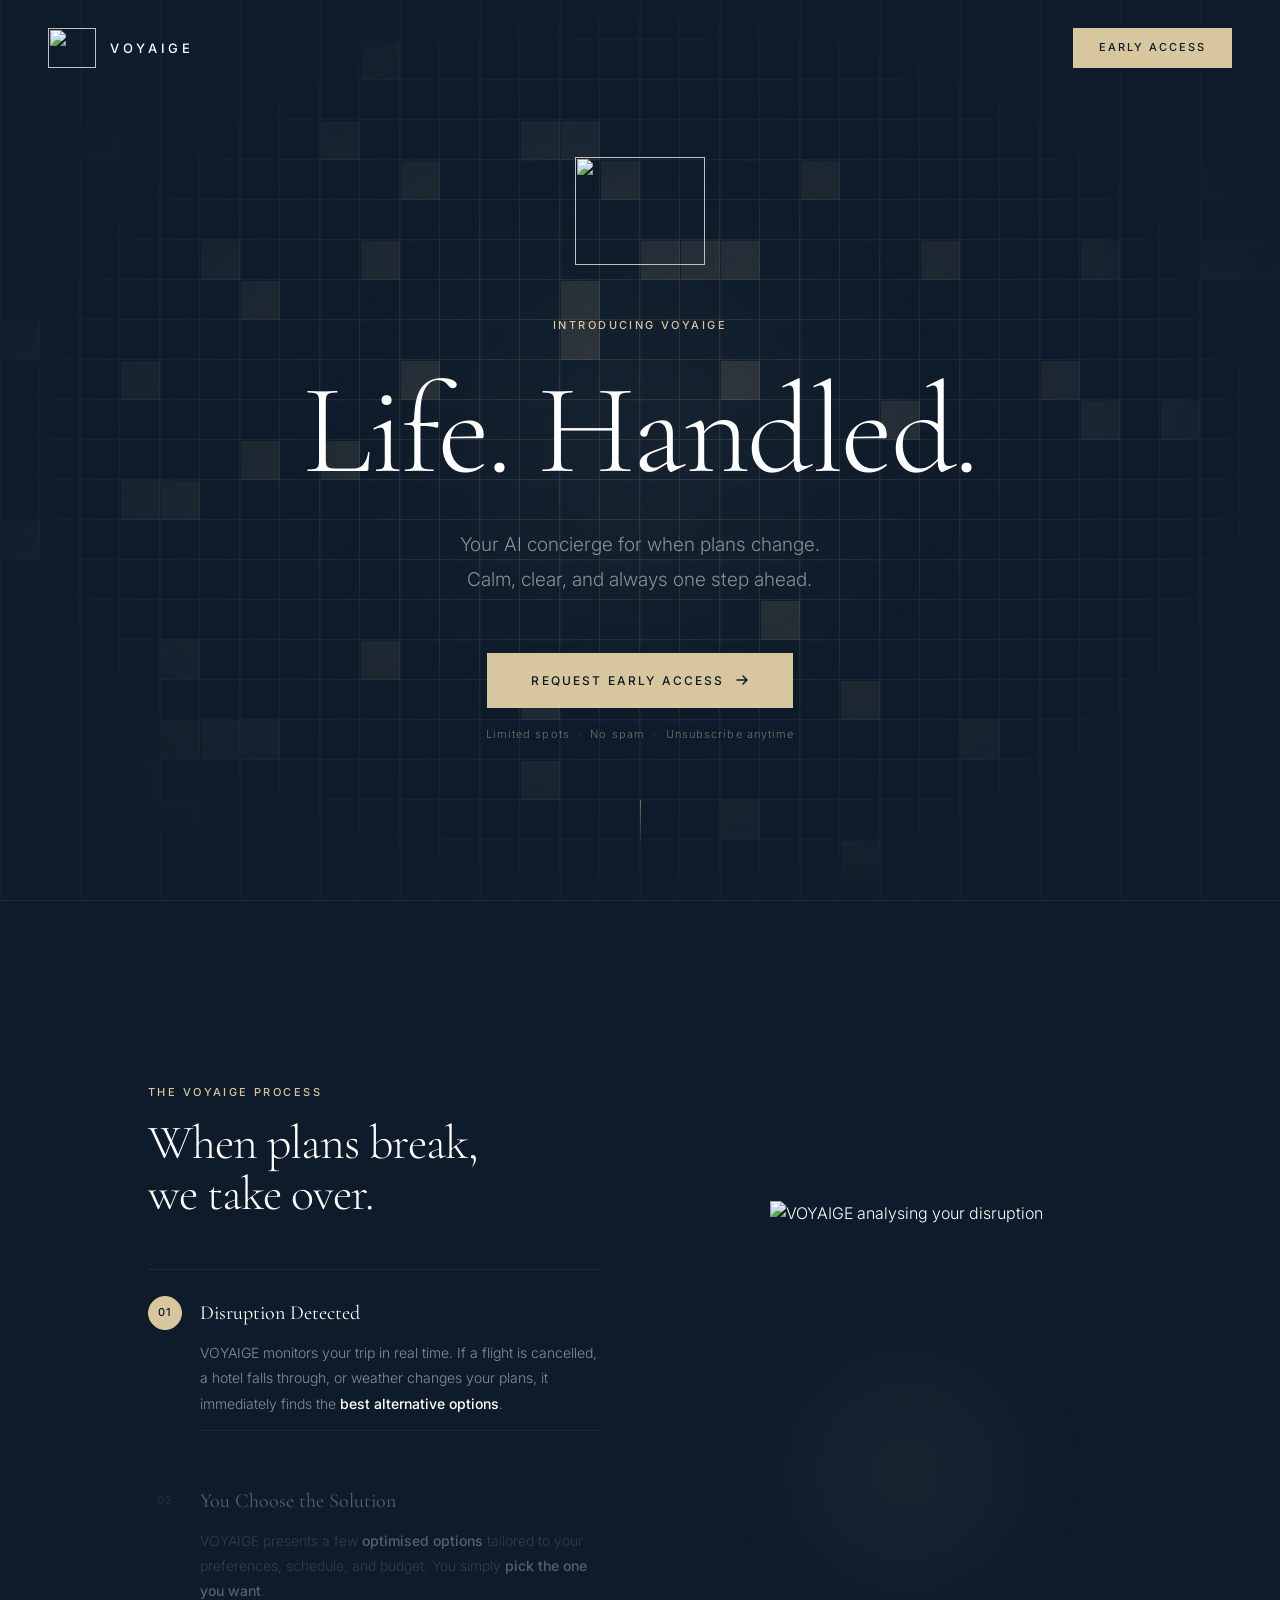
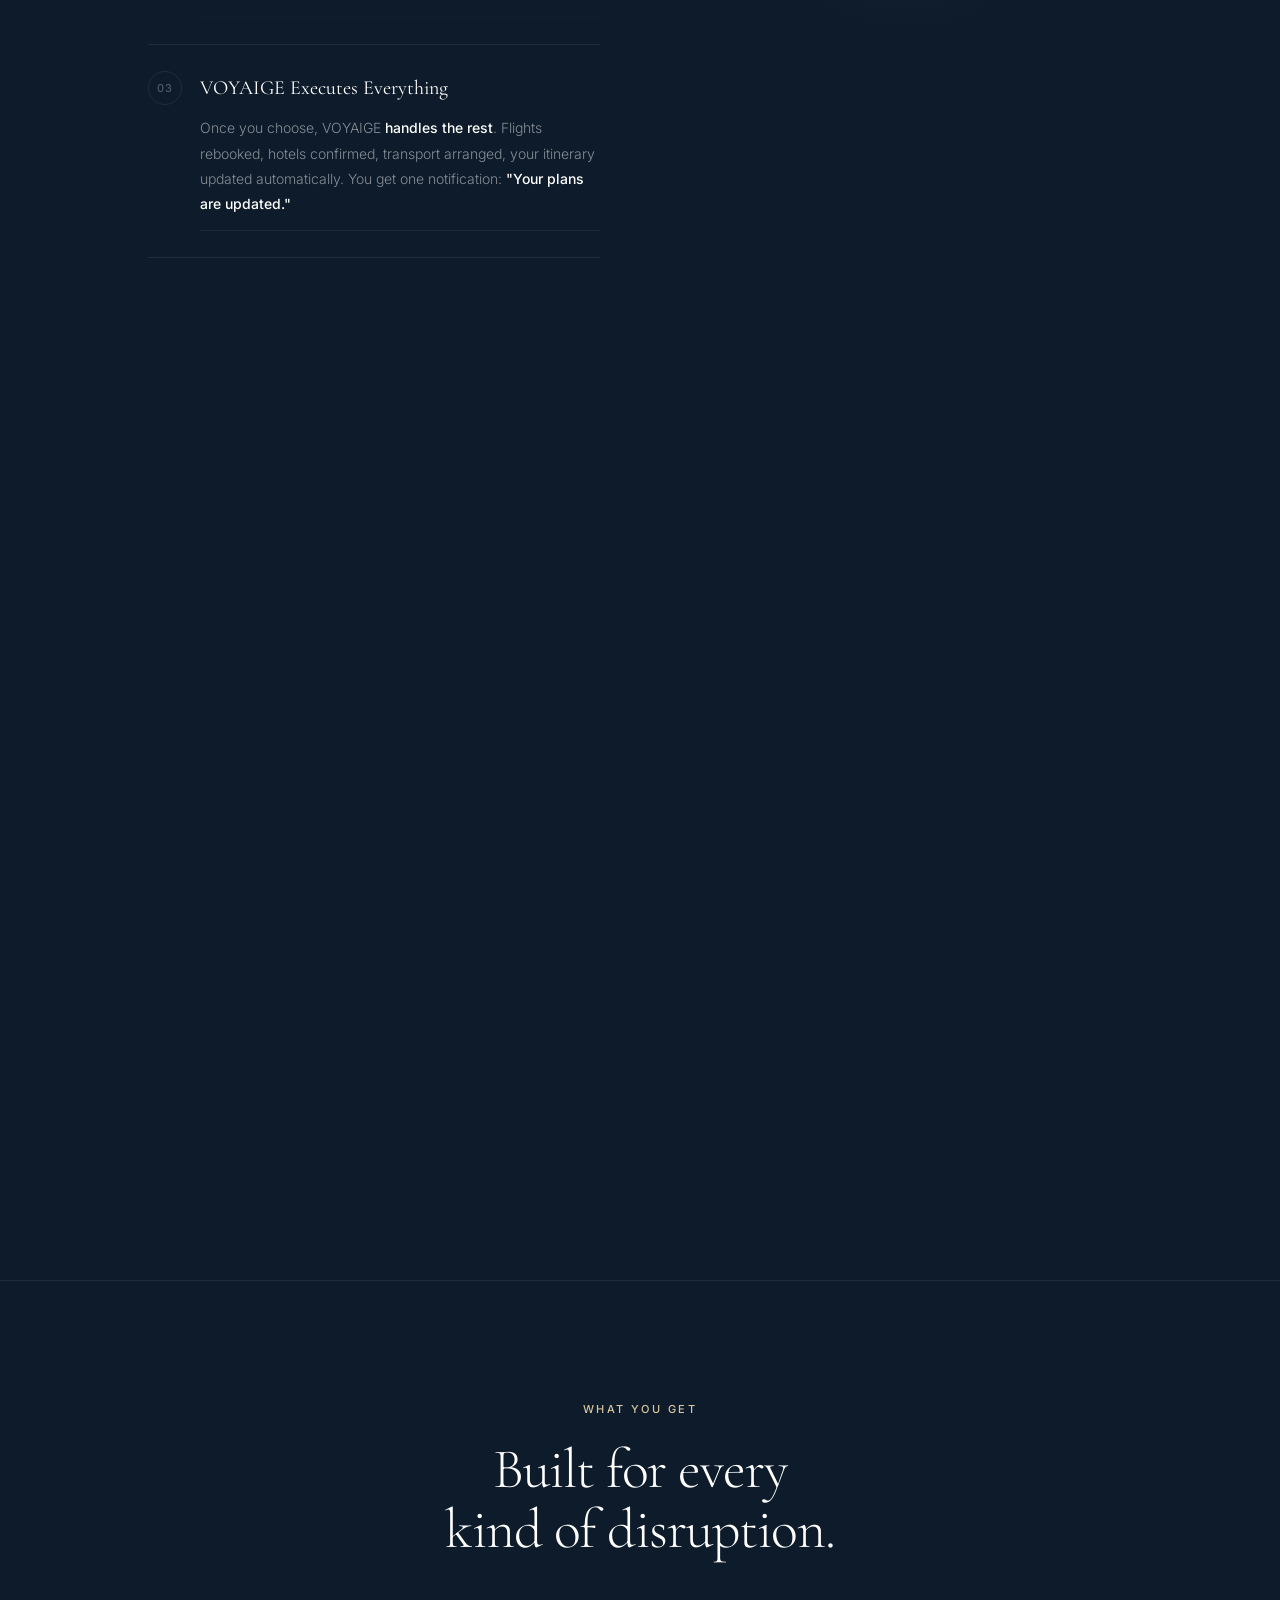
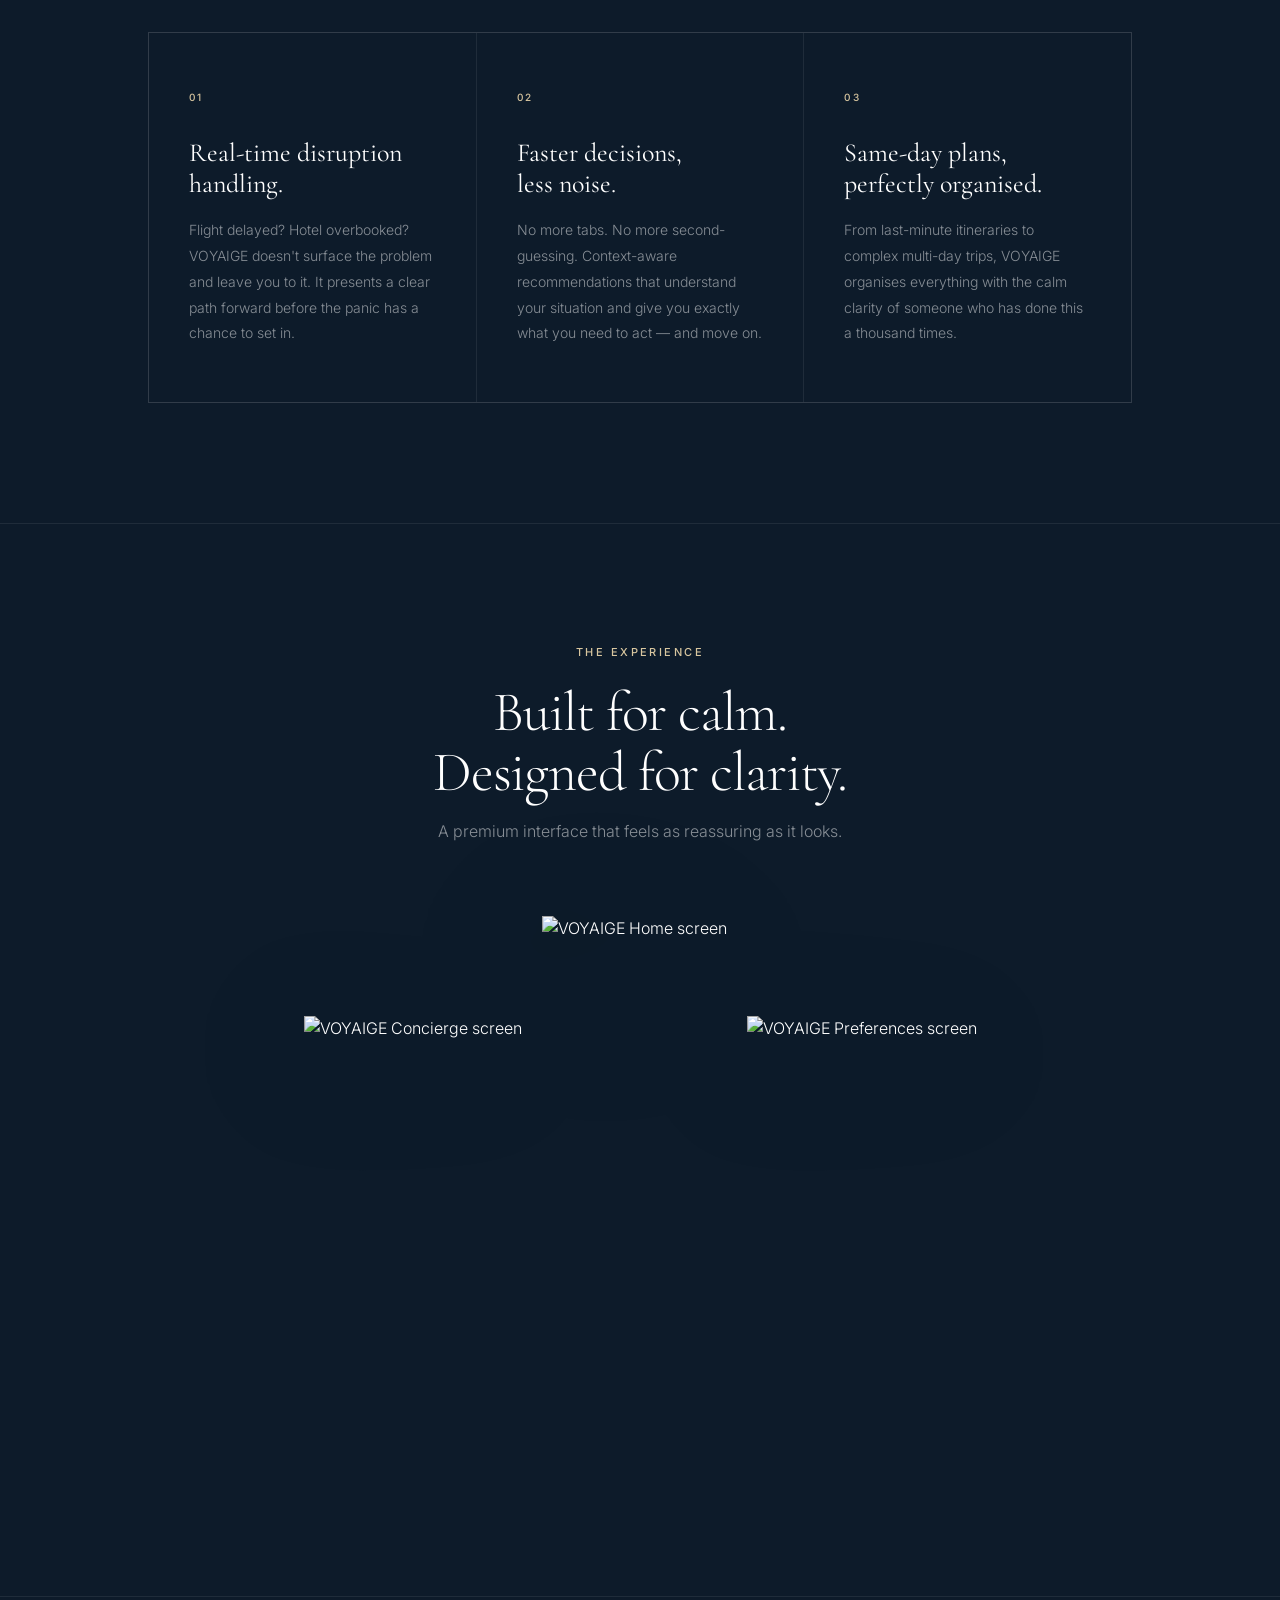
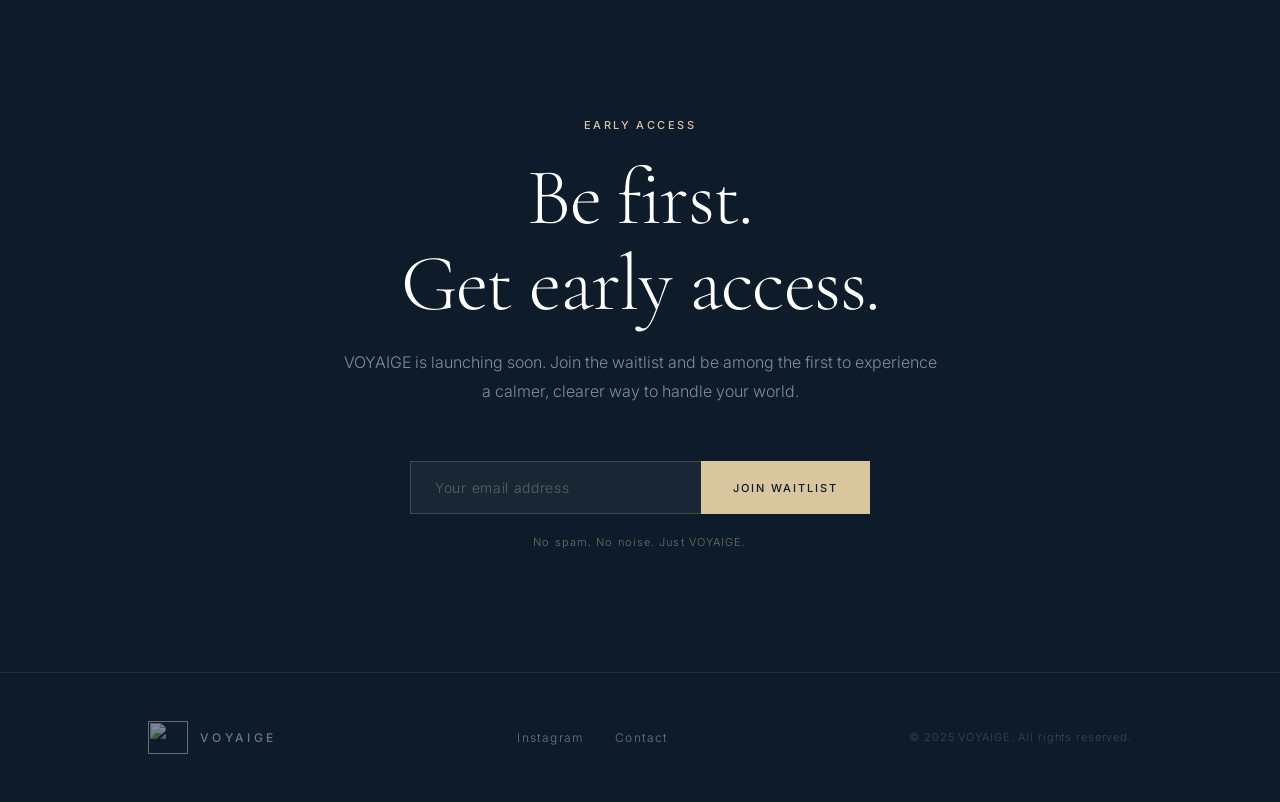
==== index.html @ f3ef9f15 "Add files via upload" ====
<!DOCTYPE html>
<html lang="en">
<head>
  <meta charset="UTF-8">
  <meta name="viewport" content="width=device-width, initial-scale=1.0">
  <title>VOYAIGE — Life. Handled.</title>
  <meta name="description" content="Your AI concierge for when plans change. Calm, clear, and always one step ahead.">
  <meta property="og:title" content="VOYAIGE — Life. Handled.">
  <meta property="og:description" content="Your AI concierge for when plans change.">
  <meta property="og:type" content="website">

  <link rel="preconnect" href="https://fonts.googleapis.com">
  <link rel="preconnect" href="https://fonts.gstatic.com" crossorigin>
  <link href="https://fonts.googleapis.com/css2?family=Cormorant+Garamond:ital,wght@0,300;0,400;0,500;1,300;1,400&family=Inter:wght@300;400;500&display=swap" rel="stylesheet">

  <style>
    /* =============================================
       RESET & TOKENS
    ============================================= */
    *, *::before, *::after { box-sizing: border-box; margin: 0; padding: 0; }

    :root {
      --navy:        #0D1B2A;
      --navy-mid:    #112030;
      --navy-light:  #1a2e42;
      --white:       #FFFFFF;
      --gold:        #D8C69F;
      --gold-hover:  #e8d9b8;
      --gold-dim:    rgba(216,198,159,0.5);
      --gold-subtle: rgba(216,198,159,0.12);
      --white-dim:   rgba(255,255,255,0.5);
      --white-faint: rgba(255,255,255,0.28);
      --border:      rgba(255,255,255,0.08);
    }

    html { scroll-behavior: smooth; }

    body {
      background: var(--navy);
      color: var(--white);
      font-family: 'Inter', sans-serif;
      font-weight: 300;
      line-height: 1.6;
      -webkit-font-smoothing: antialiased;
      overflow-x: hidden;
    }

    /* ── Subtle grid on all sections (static lines) ── */
    body::before {
      content: '';
      position: fixed;
      inset: 0;
      background-image:
        linear-gradient(rgba(255,255,255,0.022) 1px, transparent 1px),
        linear-gradient(90deg, rgba(255,255,255,0.022) 1px, transparent 1px);
      background-size: 80px 80px;
      pointer-events: none;
      z-index: 0;
    }

    .display {
      font-family: 'Cormorant Garamond', serif;
      font-weight: 300;
      line-height: 1.08;
      letter-spacing: -0.02em;
    }

    .eyebrow {
      font-size: 11px;
      font-weight: 500;
      letter-spacing: 0.22em;
      text-transform: uppercase;
      color: var(--gold);
    }

    .container { max-width: 1080px; margin: 0 auto; padding: 0 48px; position: relative; z-index: 1; }

    section { padding: 120px 0; position: relative; }

    /* =============================================
       NAV
    ============================================= */
    nav {
      position: fixed;
      top: 0; left: 0; right: 0;
      z-index: 100;
      padding: 28px 48px;
      display: flex;
      align-items: center;
      justify-content: space-between;
      transition: background 0.5s, backdrop-filter 0.5s, padding 0.4s;
    }

    nav.scrolled {
      padding: 16px 48px;
      background: rgba(13,27,42,0.92);
      backdrop-filter: blur(24px);
      -webkit-backdrop-filter: blur(24px);
      border-bottom: 1px solid var(--border);
    }

    .nav-logo { display: flex; align-items: center; gap: 14px; text-decoration: none; }
    .nav-wordmark { font-size: 13px; font-weight: 500; letter-spacing: 0.28em; color: var(--white); }

    .nav-cta {
      font-size: 11px; font-weight: 500; letter-spacing: 0.18em;
      text-transform: uppercase; color: var(--navy); background: var(--gold);
      padding: 11px 26px; text-decoration: none; display: inline-block;
      transition: background 0.2s, transform 0.2s;
    }
    .nav-cta:hover { background: var(--gold-hover); transform: translateY(-1px); }

    /* =============================================
       HERO
    ============================================= */
    #hero {
      min-height: 100vh;
      display: flex;
      flex-direction: column;
      align-items: center;
      justify-content: center;
      text-align: center;
      padding: 0 32px;
      position: relative;
      overflow: hidden;
    }

    /* Animated grid SVG — inserted by JS */
    #hero-grid {
      position: absolute;
      inset: 0;
      width: 100%; height: 100%;
      pointer-events: none;
      z-index: 0;
      /* Radial mask: visible at centre, fades to transparent at edges */
      mask-image: radial-gradient(ellipse 75% 75% at 50% 50%, white 10%, transparent 80%);
      -webkit-mask-image: radial-gradient(ellipse 75% 75% at 50% 50%, white 10%, transparent 80%);
    }

    /* Radial gold glow behind hero content */
    .hero-glow {
      position: absolute; top: 50%; left: 50%;
      transform: translate(-50%, -50%);
      width: 700px; height: 700px;
      background: radial-gradient(circle, rgba(216,198,159,0.045) 0%, transparent 65%);
      pointer-events: none; z-index: 0;
    }

    .hero-content { position: relative; z-index: 1; }

    .hero-mark {
      margin-bottom: 52px;
      opacity: 0; transform: translateY(16px);
      animation: fadeUp 1s ease 0.2s forwards;
    }

    .hero-eyebrow {
      margin-bottom: 28px;
      opacity: 0;
      animation: fadeUp 1s ease 0.5s forwards;
    }

    .hero-headline { font-size: clamp(72px, 11vw, 128px); margin-bottom: 28px; }

    .hero-headline .word { display: inline-block; }
    .hero-headline .word + .word { margin-left: 0.22em; }
    .hero-headline .letter {
      display: inline-block;
      opacity: 0; transform: translateY(60px);
      animation: letterSpring 0.7s cubic-bezier(0.34, 1.56, 0.64, 1) forwards;
    }

    .hero-sub {
      font-size: clamp(16px, 1.8vw, 19px); color: var(--white-dim);
      max-width: 400px; margin: 0 auto 56px; line-height: 1.8; font-weight: 300;
      opacity: 0; animation: fadeUp 1s ease 1.4s forwards;
    }

    .hero-cta-group {
      display: flex; flex-direction: column; align-items: center; gap: 18px;
      opacity: 0; animation: fadeUp 1s ease 1.6s forwards;
    }

    .btn-primary {
      display: inline-flex; align-items: center; gap: 10px;
      background: var(--gold); color: var(--navy);
      font-family: 'Inter', sans-serif; font-size: 12px; font-weight: 500;
      letter-spacing: 0.18em; text-transform: uppercase;
      padding: 18px 44px; text-decoration: none; border: none; cursor: pointer;
      transition: background 0.25s, transform 0.25s;
    }
    .btn-primary:hover { background: var(--gold-hover); transform: translateY(-2px); }
    .btn-primary:hover svg { transform: translateX(3px); }
    .btn-primary svg { transition: transform 0.25s; }

    .hero-note { font-size: 11px; color: var(--gold-dim); letter-spacing: 0.1em; }

    .scroll-hint {
      position: absolute; bottom: 52px; left: 50%; transform: translateX(-50%);
      opacity: 0; animation: fadeUp 1s ease 2s forwards; z-index: 1;
    }
    .scroll-hint-line {
      width: 1px; height: 48px;
      background: linear-gradient(to bottom, var(--gold-dim), transparent);
      animation: linePulse 2.4s ease-in-out infinite;
    }

    /* Grid square pulse — used by animated grid JS */
    @keyframes gridSquarePulse {
      0%, 100% { opacity: 0; }
      50%       { opacity: 1; }
    }

    /* =============================================
       HOW IT WORKS
    ============================================= */
    #how-it-works { border-top: 1px solid var(--border); }

    .hiw-sticky {
      position: sticky; top: 0; height: 100vh;
      display: flex; align-items: center; overflow: hidden;
    }

    .hiw-inner {
      width: 100%; display: grid;
      grid-template-columns: 1fr 1fr;
      gap: 80px; align-items: center;
    }

    .hiw-header { margin-bottom: 48px; }
    .hiw-headline { font-size: clamp(30px, 3.8vw, 48px); margin-top: 16px; }

    .hiw-step {
      padding: 26px 0; border-top: 1px solid var(--border);
      cursor: default; opacity: 0.3; transition: opacity 0.5s ease;
    }
    .hiw-step:last-child { border-bottom: 1px solid var(--border); }
    .hiw-step.active { opacity: 1; }

    .step-top { display: flex; align-items: center; gap: 18px; margin-bottom: 10px; }

    .step-num-badge {
      width: 34px; height: 34px; border-radius: 50%;
      border: 1px solid var(--border); flex-shrink: 0;
      display: flex; align-items: center; justify-content: center;
      font-size: 11px; font-weight: 500; letter-spacing: 0.08em; color: var(--white-faint);
      transition: border-color 0.4s, color 0.4s, background 0.4s;
    }
    .hiw-step.active .step-num-badge { border-color: var(--gold); color: var(--navy); background: var(--gold); }

    .step-heading { font-family: 'Cormorant Garamond', serif; font-size: 20px; font-weight: 400; line-height: 1.2; }

    .step-body { font-size: 14px; color: var(--white-dim); line-height: 1.8; padding-left: 52px; margin-bottom: 14px; }
    .step-body strong { color: var(--white); font-weight: 500; }

    .step-progress-track { margin-left: 52px; height: 1px; background: rgba(255,255,255,0.06); overflow: hidden; }
    .step-progress-fill { height: 100%; width: 0%; background: var(--gold); }

    /* Phone visual — right column */
    .hiw-visual {
      display: flex; align-items: center; justify-content: center;
      position: relative;
    }

    .hiw-visual::before {
      content: ''; position: absolute; top: 50%; left: 50%;
      transform: translate(-50%,-50%);
      width: 360px; height: 360px;
      background: radial-gradient(circle, rgba(216,198,159,0.06) 0%, transparent 70%);
      pointer-events: none;
    }

    /* Fixed-height container — all phones same height */
    .hiw-phone-wrap {
      position: relative;
      width: 280px;
      height: 540px;    /* fixed: all phone images render at this height */
      overflow: hidden; /* clips any extra-wide images by tiny amount */
    }

    .hiw-screen {
      position: absolute; inset: 0;
      display: flex; align-items: flex-start; justify-content: center;
      opacity: 0;
      transform: translateY(20px) scale(0.97);
      transition: opacity 0.6s ease, transform 0.6s ease;
    }
    .hiw-screen.active { opacity: 1; transform: translateY(0) scale(1); }

    .hiw-screen img {
      height: 100%;     /* fills container height — ensures all phones same size */
      width: auto;
      display: block;
    }

    /* =============================================
       FEATURES
    ============================================= */
    #features { border-top: 1px solid var(--border); }
    .features-header { text-align: center; margin-bottom: 72px; }
    .features-headline { font-size: clamp(34px, 4.5vw, 56px); margin-top: 20px; }

    .features-grid {
      display: grid; grid-template-columns: repeat(3, 1fr);
      border: 1px solid var(--border); gap: 1px; background: var(--border);
    }
    .feature-card { background: var(--navy); padding: 56px 40px; transition: background 0.35s; }
    .feature-card:hover { background: var(--navy-mid); }

    .feature-num { display: block; font-size: 10px; font-weight: 500; letter-spacing: 0.24em; text-transform: uppercase; color: var(--gold); margin-bottom: 32px; }
    .feature-title { font-family: 'Cormorant Garamond', serif; font-size: 26px; font-weight: 400; line-height: 1.2; margin-bottom: 18px; }
    .feature-body { font-size: 14px; color: var(--white-dim); line-height: 1.85; }

    /* =============================================
       APP PREVIEW
    ============================================= */
    #preview { border-top: 1px solid var(--border); text-align: center; overflow: hidden; }
    .preview-header { margin-bottom: 72px; }
    .preview-headline { font-size: clamp(34px, 4.5vw, 56px); margin-top: 20px; }
    .preview-sub { font-size: 16px; color: var(--white-dim); margin-top: 16px; }

    .phones-row {
      display: flex;
      align-items: flex-end;
      justify-content: center;
      gap: 20px;
    }

    /* Direct <img> display — drop-shadow follows the phone's natural shape */
    .screen-img {
      display: block;
      transition: transform 0.4s ease, filter 0.4s ease;
    }

    .screen-img-main {
      height: 560px;
      width: auto;
      filter: drop-shadow(0 40px 80px rgba(0,0,0,0.7)) drop-shadow(0 8px 24px rgba(0,0,0,0.4));
    }

    .screen-img-side {
      height: 460px;
      width: auto;
      opacity: 0.6;
      filter: drop-shadow(0 24px 56px rgba(0,0,0,0.5));
    }

    .screen-img:hover { transform: translateY(-8px); }
    .screen-img-side:hover { opacity: 0.85; }

    /* =============================================
       WAITLIST
    ============================================= */
    #waitlist { border-top: 1px solid var(--border); text-align: center; }
    .waitlist-inner { max-width: 600px; margin: 0 auto; }
    .waitlist-headline { font-size: clamp(44px, 7vw, 80px); margin: 20px 0; }
    .waitlist-sub { font-size: 16px; color: var(--white-dim); line-height: 1.8; margin-bottom: 56px; }

    .waitlist-form { display: flex; max-width: 460px; margin: 0 auto 20px; }

    .waitlist-input {
      flex: 1; background: rgba(255,255,255,0.05);
      border: 1px solid rgba(216,198,159,0.22); border-right: none;
      color: var(--white); font-family: 'Inter', sans-serif;
      font-size: 14px; font-weight: 300; padding: 17px 24px; outline: none;
      transition: border-color 0.25s, background 0.25s;
    }
    .waitlist-input::placeholder { color: rgba(255,255,255,0.28); letter-spacing: 0.05em; }
    .waitlist-input:focus { border-color: var(--gold-dim); background: rgba(255,255,255,0.07); }

    .waitlist-submit {
      background: var(--gold); color: var(--navy); font-family: 'Inter', sans-serif;
      font-size: 11px; font-weight: 500; letter-spacing: 0.18em; text-transform: uppercase;
      padding: 17px 32px; border: none; cursor: pointer;
      transition: background 0.2s; white-space: nowrap;
    }
    .waitlist-submit:hover { background: var(--gold-hover); }

    .waitlist-note { font-size: 11px; color: var(--gold-dim); letter-spacing: 0.1em; }

    /* =============================================
       FOOTER
    ============================================= */
    footer { border-top: 1px solid var(--border); padding: 48px 0; position: relative; z-index: 1; }

    .footer-inner { display: flex; align-items: center; justify-content: space-between; flex-wrap: wrap; gap: 24px; }

    .footer-logo { display: flex; align-items: center; gap: 12px; text-decoration: none; }
    .footer-wordmark { font-size: 12px; font-weight: 500; letter-spacing: 0.28em; color: rgba(255,255,255,0.4); }

    .footer-links { display: flex; align-items: center; gap: 32px; }
    .footer-link { font-size: 12px; letter-spacing: 0.1em; color: rgba(255,255,255,0.4); text-decoration: none; transition: color 0.2s; }
    .footer-link:hover { color: var(--gold); }

    .footer-copy { font-size: 11px; color: rgba(255,255,255,0.2); letter-spacing: 0.08em; }

    /* =============================================
       ANIMATIONS
    ============================================= */
    @keyframes fadeUp {
      to { opacity: 1; transform: translateY(0); }
    }
    @keyframes letterSpring {
      to { opacity: 1; transform: translateY(0); }
    }
    @keyframes linePulse {
      0%, 100% { opacity: 0.35; }
      50%       { opacity: 1; }
    }

    /* Scroll reveal */
    .reveal { opacity: 0; transform: translateY(28px); transition: opacity 0.85s ease, transform 0.85s ease; }
    .reveal.visible { opacity: 1; transform: translateY(0); }
    .reveal-d1 { transition-delay: 0.1s; }
    .reveal-d2 { transition-delay: 0.2s; }
    .reveal-d3 { transition-delay: 0.3s; }
    .reveal-d4 { transition-delay: 0.45s; }

    /* =============================================
       RESPONSIVE
    ============================================= */
    @media (max-width: 900px) {
      nav { padding: 20px 24px; }
      nav.scrolled { padding: 14px 24px; }
      section { padding: 88px 0; }
      .container { padding: 0 24px; }

      .hiw-inner { grid-template-columns: 1fr; gap: 48px; }
      .hiw-left { order: 2; }
      .hiw-visual { order: 1; }
      .hiw-phone-wrap { width: 240px; height: 460px; }

      .features-grid { grid-template-columns: 1fr; }

      .screen-img-side { display: none; }
      .screen-img-main { height: 480px; }

      .footer-inner { flex-direction: column; align-items: flex-start; }
    }

    @media (max-width: 560px) {
      section { padding: 72px 0; }
      .waitlist-form { flex-direction: column; }
      .waitlist-input { border-right: 1px solid rgba(216,198,159,0.22); border-bottom: none; }
      .waitlist-submit { padding: 16px; }
    }
  </style>
</head>
<body>

  <!-- ===== NAV ===== -->
  <nav id="nav">
    <a href="#hero" class="nav-logo" aria-label="VOYAIGE home">
      <img src="assets/logo-mark.png" alt="" aria-hidden="true" width="48" height="40" style="display:block;">
      <span class="nav-wordmark">VOYAIGE</span>
    </a>
    <a href="#waitlist" class="nav-cta">Early Access</a>
  </nav>


  <!-- ===== HERO ===== -->
  <section id="hero">
    <!-- Animated grid populated by JS -->
    <svg id="hero-grid" aria-hidden="true" fill="none" xmlns="http://www.w3.org/2000/svg"></svg>
    <div class="hero-glow" aria-hidden="true"></div>

    <div class="hero-content">
      <div class="hero-mark">
        <img src="assets/logo-mark.png" alt="" aria-hidden="true" width="130" height="108" style="display:block; margin: 0 auto;">
      </div>

      <p class="eyebrow hero-eyebrow">Introducing VOYAIGE</p>

      <h1 class="display hero-headline" id="heroHeadline">Life. Handled.</h1>

      <p class="hero-sub">
        Your AI concierge for when plans change.<br>
        Calm, clear, and always one step ahead.
      </p>

      <div class="hero-cta-group">
        <a href="#waitlist" class="btn-primary">
          Request Early Access
          <svg width="14" height="14" viewBox="0 0 14 14" fill="none" aria-hidden="true">
            <path d="M2 7h10M8 3l4 4-4 4" stroke="currentColor" stroke-width="1.5" stroke-linecap="round" stroke-linejoin="round"/>
          </svg>
        </a>
        <span class="hero-note">Limited spots &nbsp;·&nbsp; No spam &nbsp;·&nbsp; Unsubscribe anytime</span>
      </div>
    </div>

    <div class="scroll-hint" aria-hidden="true">
      <div class="scroll-hint-line"></div>
    </div>
  </section>


  <!-- ===== HOW IT WORKS ===== -->
  <section id="how-it-works">
    <div class="hiw-sticky">
      <div class="container">
        <div class="hiw-inner">

          <div class="hiw-left">
            <div class="hiw-header">
              <p class="eyebrow">The VOYAIGE process</p>
              <h2 class="display hiw-headline">
                When plans break,<br>we take over.
              </h2>
            </div>

            <div id="hiwSteps">
              <div class="hiw-step active" data-step="0">
                <div class="step-top">
                  <div class="step-num-badge">01</div>
                  <h3 class="step-heading">Disruption Detected</h3>
                </div>
                <p class="step-body">
                  VOYAIGE monitors your trip in real time. If a flight is cancelled,
                  a hotel falls through, or weather changes your plans, it immediately
                  finds the <strong>best alternative options</strong>.
                </p>
                <div class="step-progress-track"><div class="step-progress-fill" id="fill-0"></div></div>
              </div>

              <div class="hiw-step" data-step="1">
                <div class="step-top">
                  <div class="step-num-badge">02</div>
                  <h3 class="step-heading">You Choose the Solution</h3>
                </div>
                <p class="step-body">
                  VOYAIGE presents a few <strong>optimised options</strong> tailored to
                  your preferences, schedule, and budget. You simply
                  <strong>pick the one you want</strong>.
                </p>
                <div class="step-progress-track"><div class="step-progress-fill" id="fill-1"></div></div>
              </div>

              <div class="hiw-step" data-step="2">
                <div class="step-top">
                  <div class="step-num-badge">03</div>
                  <h3 class="step-heading">VOYAIGE Executes Everything</h3>
                </div>
                <p class="step-body">
                  Once you choose, VOYAIGE <strong>handles the rest</strong>. Flights rebooked,
                  hotels confirmed, transport arranged, your itinerary updated automatically.
                  You get one notification: <strong>"Your plans are updated."</strong>
                </p>
                <div class="step-progress-track"><div class="step-progress-fill" id="fill-2"></div></div>
              </div>
            </div>
          </div>

          <!-- Phone visual -->
          <div class="hiw-visual">
            <div class="hiw-phone-wrap" id="hiwPhones">
              <div class="hiw-screen active" data-screen="0">
                <img src="assets/screen-analysing.png" alt="VOYAIGE analysing your disruption" loading="lazy">
              </div>
              <div class="hiw-screen" data-screen="1">
                <img src="assets/screen-options.png" alt="VOYAIGE presenting your options" loading="lazy">
              </div>
              <div class="hiw-screen" data-screen="2">
                <img src="assets/screen-resolved.png" alt="VOYAIGE — resolved and handled" loading="lazy">
              </div>
            </div>
          </div>

        </div>
      </div>
    </div>
  </section>


  <!-- ===== FEATURES ===== -->
  <section id="features">
    <div class="container">
      <div class="features-header">
        <p class="eyebrow reveal">What you get</p>
        <h2 class="display features-headline reveal reveal-d1">
          Built for every<br>kind of disruption.
        </h2>
      </div>
      <div class="features-grid">
        <div class="feature-card reveal">
          <span class="feature-num">01</span>
          <h3 class="feature-title">Real-time disruption<br>handling.</h3>
          <p class="feature-body">Flight delayed? Hotel overbooked? VOYAIGE doesn't surface the problem and leave you to it. It presents a clear path forward before the panic has a chance to set in.</p>
        </div>
        <div class="feature-card reveal reveal-d1">
          <span class="feature-num">02</span>
          <h3 class="feature-title">Faster decisions,<br>less noise.</h3>
          <p class="feature-body">No more tabs. No more second-guessing. Context-aware recommendations that understand your situation and give you exactly what you need to act — and move on.</p>
        </div>
        <div class="feature-card reveal reveal-d2">
          <span class="feature-num">03</span>
          <h3 class="feature-title">Same-day plans,<br>perfectly organised.</h3>
          <p class="feature-body">From last-minute itineraries to complex multi-day trips, VOYAIGE organises everything with the calm clarity of someone who has done this a thousand times.</p>
        </div>
      </div>
    </div>
  </section>


  <!-- ===== APP PREVIEW ===== -->
  <section id="preview">
    <div class="container">
      <div class="preview-header reveal">
        <p class="eyebrow">The experience</p>
        <h2 class="display preview-headline">Built for calm.<br>Designed for clarity.</h2>
        <p class="preview-sub">A premium interface that feels as reassuring as it looks.</p>
      </div>

      <div class="phones-row">
        <!-- Concierge — left -->
        <img
          src="assets/screen-concierge.png"
          alt="VOYAIGE Concierge screen"
          class="screen-img screen-img-side reveal reveal-d1"
          loading="lazy"
        >
        <!-- Home — centre hero -->
        <img
          src="assets/screen-home.png"
          alt="VOYAIGE Home screen"
          class="screen-img screen-img-main reveal"
          loading="lazy"
        >
        <!-- Preferences — right -->
        <img
          src="assets/screen-preferences.png"
          alt="VOYAIGE Preferences screen"
          class="screen-img screen-img-side reveal reveal-d2"
          loading="lazy"
        >
      </div>
    </div>
  </section>


  <!-- ===== WAITLIST ===== -->
  <section id="waitlist">
    <div class="container">
      <div class="waitlist-inner">
        <p class="eyebrow reveal">Early access</p>
        <h2 class="display waitlist-headline reveal reveal-d1">Be first.<br>Get early access.</h2>
        <p class="waitlist-sub reveal reveal-d2">
          VOYAIGE is launching soon. Join the waitlist and be among
          the first to experience a calmer, clearer way to handle your world.
        </p>
        <form class="waitlist-form reveal reveal-d3" id="waitlistForm" novalidate>
          <input type="email" class="waitlist-input" id="emailInput"
            placeholder="Your email address" autocomplete="email" required>
          <button type="submit" class="waitlist-submit" id="submitBtn">Join Waitlist</button>
        </form>
        <p class="waitlist-note reveal reveal-d4">No spam. No noise. Just VOYAIGE.</p>
      </div>
    </div>
  </section>


  <!-- ===== FOOTER ===== -->
  <footer>
    <div class="container">
      <div class="footer-inner">
        <a href="#hero" class="footer-logo" aria-label="Back to top">
          <img src="assets/logo-mark.png" alt="" aria-hidden="true" width="40" height="33" style="display:block; opacity:0.5;">
          <span class="footer-wordmark">VOYAIGE</span>
        </a>
        <div class="footer-links">
          <a href="https://instagram.com/voyaige.app" class="footer-link" target="_blank" rel="noopener noreferrer">Instagram</a>
          <a href="mailto:ryan@voyaige.app" class="footer-link">Contact</a>
        </div>
        <span class="footer-copy">&copy; 2025 VOYAIGE. All rights reserved.</span>
      </div>
    </div>
  </footer>


  <script>
  // ═══════════════════════════════════════════════
  //  NAV
  // ═══════════════════════════════════════════════
  const nav = document.getElementById('nav');
  window.addEventListener('scroll', () => {
    nav.classList.toggle('scrolled', window.scrollY > 48);
  }, { passive: true });

  // ═══════════════════════════════════════════════
  //  HERO: ANIMATED GRID PATTERN
  //  Translated from AnimatedGridPattern React component
  // ═══════════════════════════════════════════════
  (function initAnimatedGrid() {
    const ns         = 'http://www.w3.org/2000/svg';
    const svg        = document.getElementById('hero-grid');
    const hero       = document.getElementById('hero');
    const CELL       = 40;
    const NUM_SQ     = 50;
    const MAX_OP     = 0.14;   // max opacity for lit squares
    const DURATION   = [3, 5]; // random range in seconds

    // Unique pattern ID (avoids conflicts if page has multiple SVGs)
    const pid = 'gp-' + Math.random().toString(36).slice(2, 7);

    // ── Grid line pattern ──────────────────────────
    const defs    = document.createElementNS(ns, 'defs');
    const pattern = document.createElementNS(ns, 'pattern');
    pattern.id = pid;
    pattern.setAttribute('width',  CELL);
    pattern.setAttribute('height', CELL);
    pattern.setAttribute('patternUnits', 'userSpaceOnUse');
    pattern.setAttribute('x', -1);
    pattern.setAttribute('y', -1);

    const linePath = document.createElementNS(ns, 'path');
    linePath.setAttribute('d', `M.5 ${CELL}V.5H${CELL}`);
    linePath.setAttribute('fill', 'none');
    linePath.setAttribute('stroke', 'rgba(216,198,159,0.22)');
    linePath.setAttribute('stroke-width', '0.6');
    pattern.appendChild(linePath);
    defs.appendChild(pattern);
    svg.appendChild(defs);

    // ── Grid background rect ───────────────────────
    const bg = document.createElementNS(ns, 'rect');
    bg.setAttribute('width',  '100%');
    bg.setAttribute('height', '100%');
    bg.setAttribute('fill',   `url(#${pid})`);
    svg.appendChild(bg);

    // ── Twinkling squares ──────────────────────────
    const squaresG = document.createElementNS(ns, 'g');
    squaresG.id = 'grid-squares-g';
    svg.appendChild(squaresG);

    function cols() { return Math.max(1, Math.floor(hero.offsetWidth  / CELL)); }
    function rows() { return Math.max(1, Math.floor(hero.offsetHeight / CELL)); }

    function randomPos() {
      return [
        Math.floor(Math.random() * cols()) * CELL + 1,
        Math.floor(Math.random() * rows()) * CELL + 1,
      ];
    }

    for (let i = 0; i < NUM_SQ; i++) {
      const [x, y] = randomPos();
      const rect   = document.createElementNS(ns, 'rect');
      rect.setAttribute('width',  CELL - 1);
      rect.setAttribute('height', CELL - 1);
      rect.setAttribute('x', x);
      rect.setAttribute('y', y);
      rect.setAttribute('fill', `rgba(216,198,159,${MAX_OP})`);
      rect.setAttribute('stroke-width', '0');

      const dur   = (DURATION[0] + Math.random() * (DURATION[1] - DURATION[0])).toFixed(2);
      const delay = (-(Math.random() * parseFloat(dur))).toFixed(2); // mid-flight start
      rect.style.animation       = `gridSquarePulse ${dur}s ${delay}s infinite`;
      rect.style.animationFillMode = 'none';

      // Move to new random cell each time the animation loops
      rect.addEventListener('animationiteration', () => {
        const [nx, ny] = randomPos();
        rect.setAttribute('x', nx);
        rect.setAttribute('y', ny);
      });

      squaresG.appendChild(rect);
    }
  })();

  // ═══════════════════════════════════════════════
  //  HERO: LETTER-BY-LETTER HEADLINE
  // ═══════════════════════════════════════════════
  (function animateHeadline() {
    const el    = document.getElementById('heroHeadline');
    const words = el.textContent.trim().split(' ');
    el.textContent = '';
    let idx = 0;

    words.forEach((word, wi) => {
      const span = document.createElement('span');
      span.className = 'word';
      word.split('').forEach((ch) => {
        const l = document.createElement('span');
        l.className = 'letter';
        l.textContent = ch;
        l.style.animationDelay = (wi * 0.12 + idx * 0.035 + 0.8).toFixed(3) + 's';
        span.appendChild(l);
        idx++;
      });
      el.appendChild(span);
      idx++; // space
    });
  })();

  // ═══════════════════════════════════════════════
  //  HOW IT WORKS — Scroll-driven
  // ═══════════════════════════════════════════════
  (function initScrollSteps() {
    const STEPS           = 3;
    const SCROLL_PER_STEP = 360;
    const TOTAL           = STEPS * SCROLL_PER_STEP;

    const section = document.getElementById('how-it-works');
    const steps   = section.querySelectorAll('.hiw-step');
    const screens = section.querySelectorAll('.hiw-screen');
    const fills   = [
      document.getElementById('fill-0'),
      document.getElementById('fill-1'),
      document.getElementById('fill-2'),
    ];

    section.style.height = `calc(100vh + ${TOTAL}px)`;

    function update() {
      const top      = section.getBoundingClientRect().top + window.scrollY;
      const scrolled = Math.max(0, window.scrollY - top);
      const progress = Math.min(scrolled / TOTAL, 1);
      const stepF    = progress * STEPS;
      const stepIdx  = Math.min(Math.floor(stepF), STEPS - 1);
      const fillPct  = (stepF % 1) * 100;

      steps.forEach((s, i)   => s.classList.toggle('active', i === stepIdx));
      screens.forEach((s, i) => s.classList.toggle('active', i === stepIdx));

      fills.forEach((f, i) => {
        f.style.width = i < stepIdx ? '100%' : i === stepIdx ? fillPct.toFixed(1) + '%' : '0%';
      });
    }

    window.addEventListener('scroll', update, { passive: true });
    update();
  })();

  // ═══════════════════════════════════════════════
  //  WAITLIST → MAILTO
  // ═══════════════════════════════════════════════
  document.getElementById('waitlistForm').addEventListener('submit', function(e) {
    e.preventDefault();
    const email = document.getElementById('emailInput').value.trim();
    const btn   = document.getElementById('submitBtn');
    if (!email || !/^[^\s@]+@[^\s@]+\.[^\s@]+$/.test(email)) return;

    const s = encodeURIComponent('VOYAIGE — Early Access Request');
    const b = encodeURIComponent(`Hi,\n\nPlease add me to the VOYAIGE waitlist.\n\nEmail: ${email}\n\nThanks`);
    window.location.href = `mailto:ryan@voyaige.app?subject=${s}&body=${b}`;

    document.getElementById('emailInput').value = '';
    btn.textContent = 'Request Sent ✓';
    btn.style.background = '#b8a87e';
    btn.disabled = true;
    setTimeout(() => { btn.textContent = 'Join Waitlist'; btn.style.background = ''; btn.disabled = false; }, 4000);
  });

  // ═══════════════════════════════════════════════
  //  SCROLL REVEAL (shared observer)
  // ═══════════════════════════════════════════════
  (function() {
    const obs = new IntersectionObserver((entries) => {
      entries.forEach(e => { if (e.isIntersecting) { e.target.classList.add('visible'); obs.unobserve(e.target); } });
    }, { threshold: 0.12 });
    document.querySelectorAll('.reveal').forEach(el => obs.observe(el));
  })();
  </script>

</body>
</html>
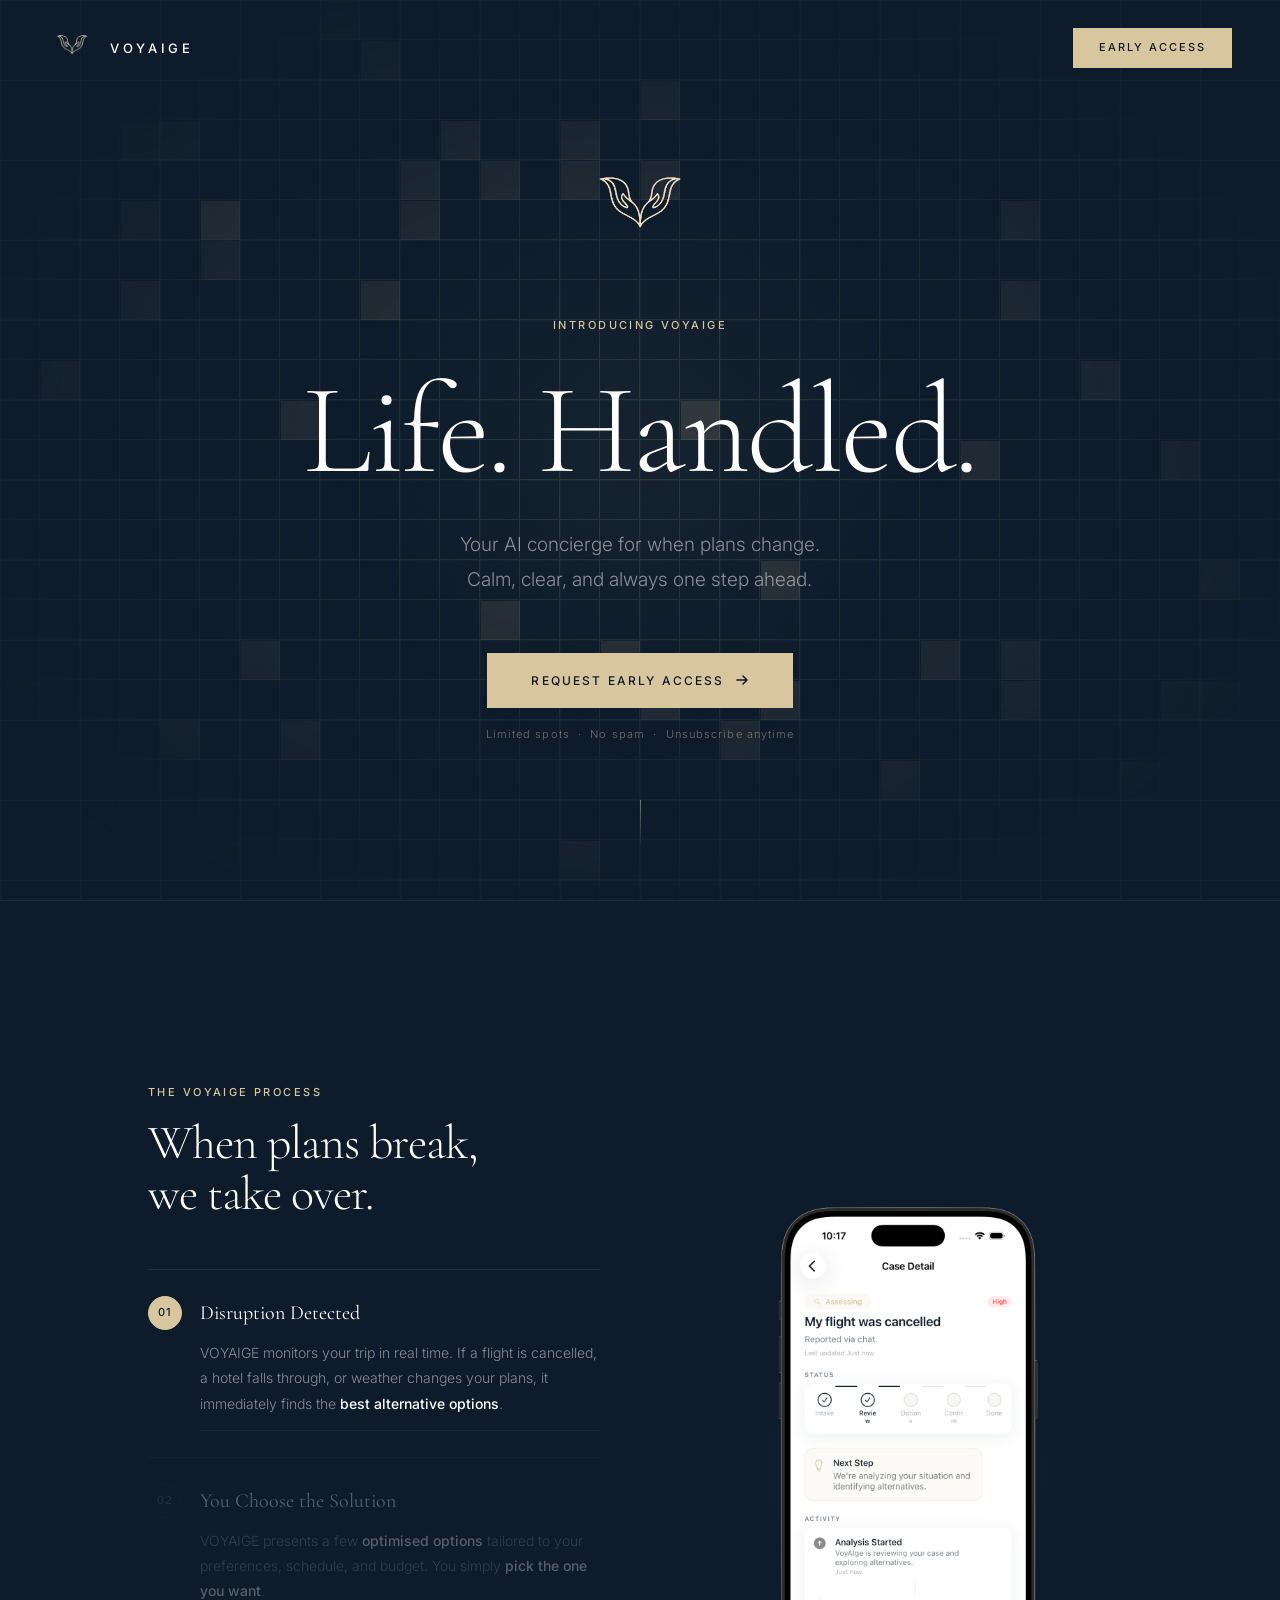
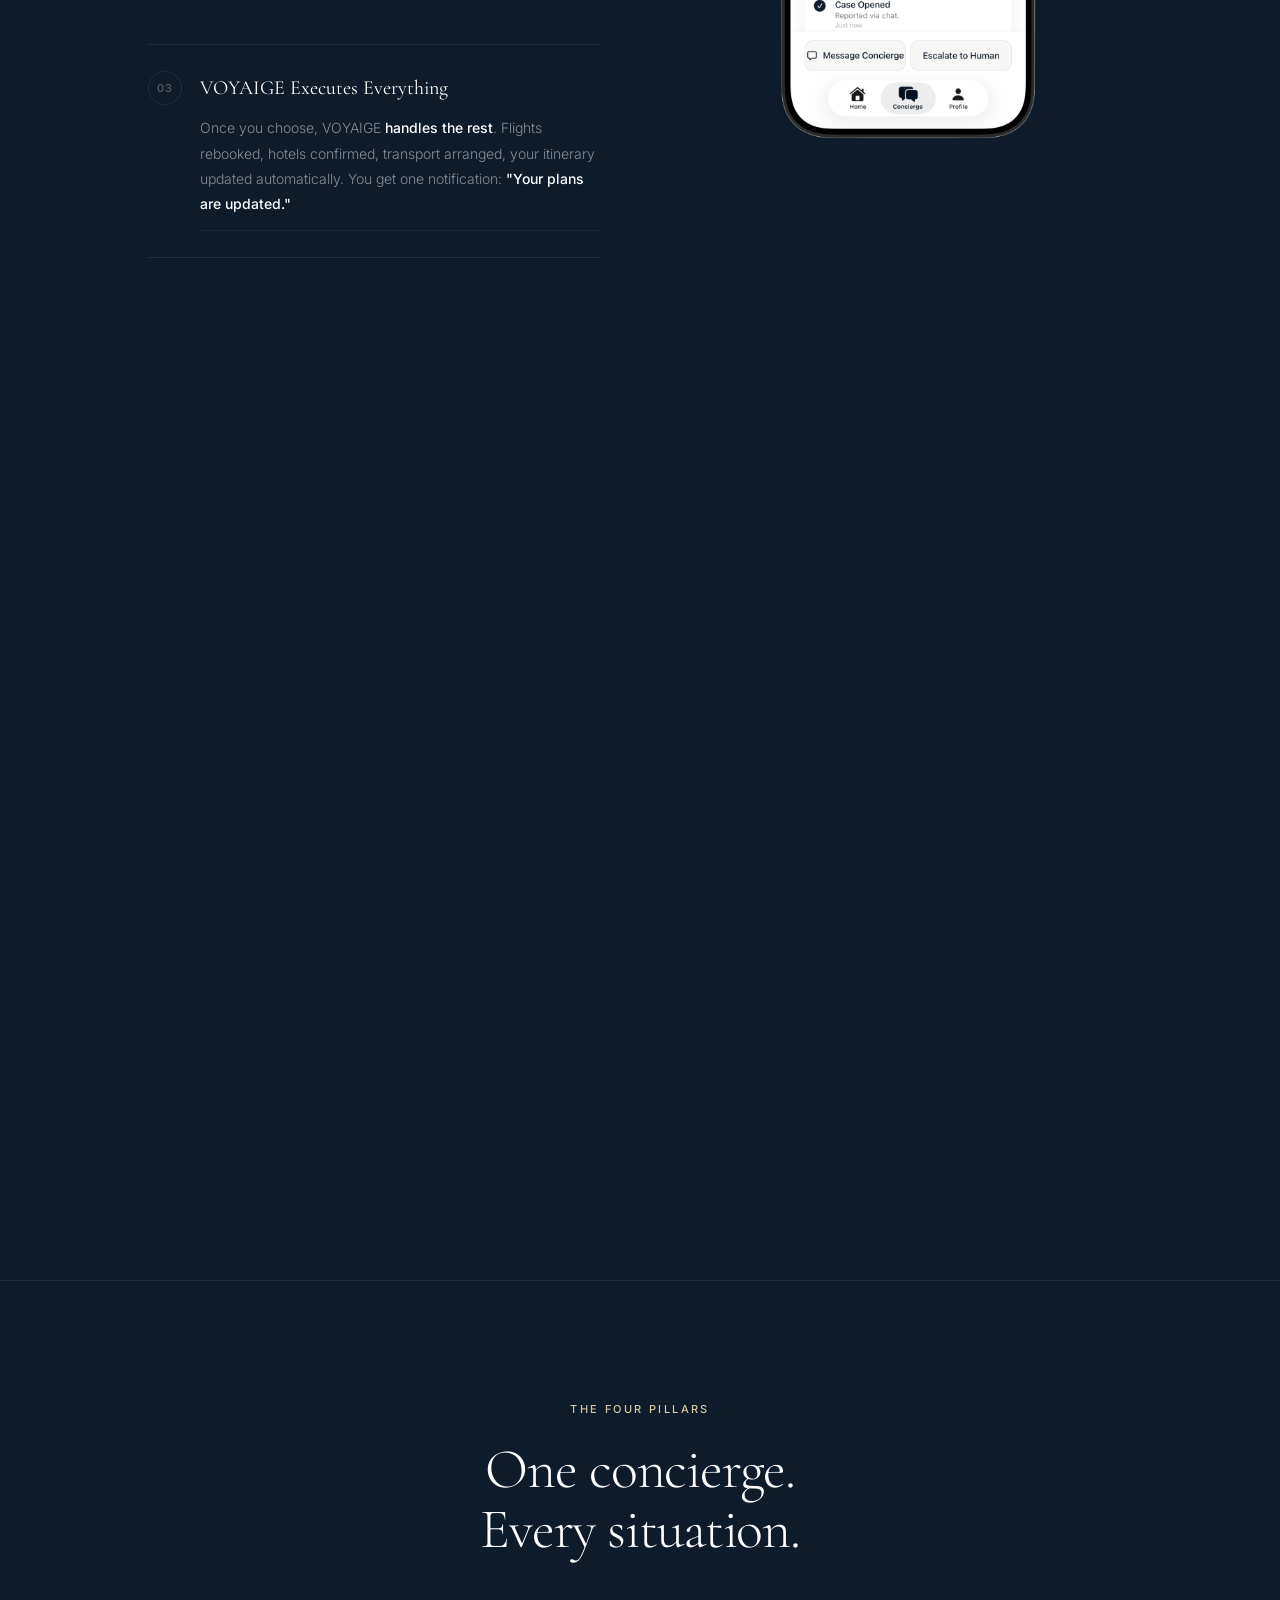
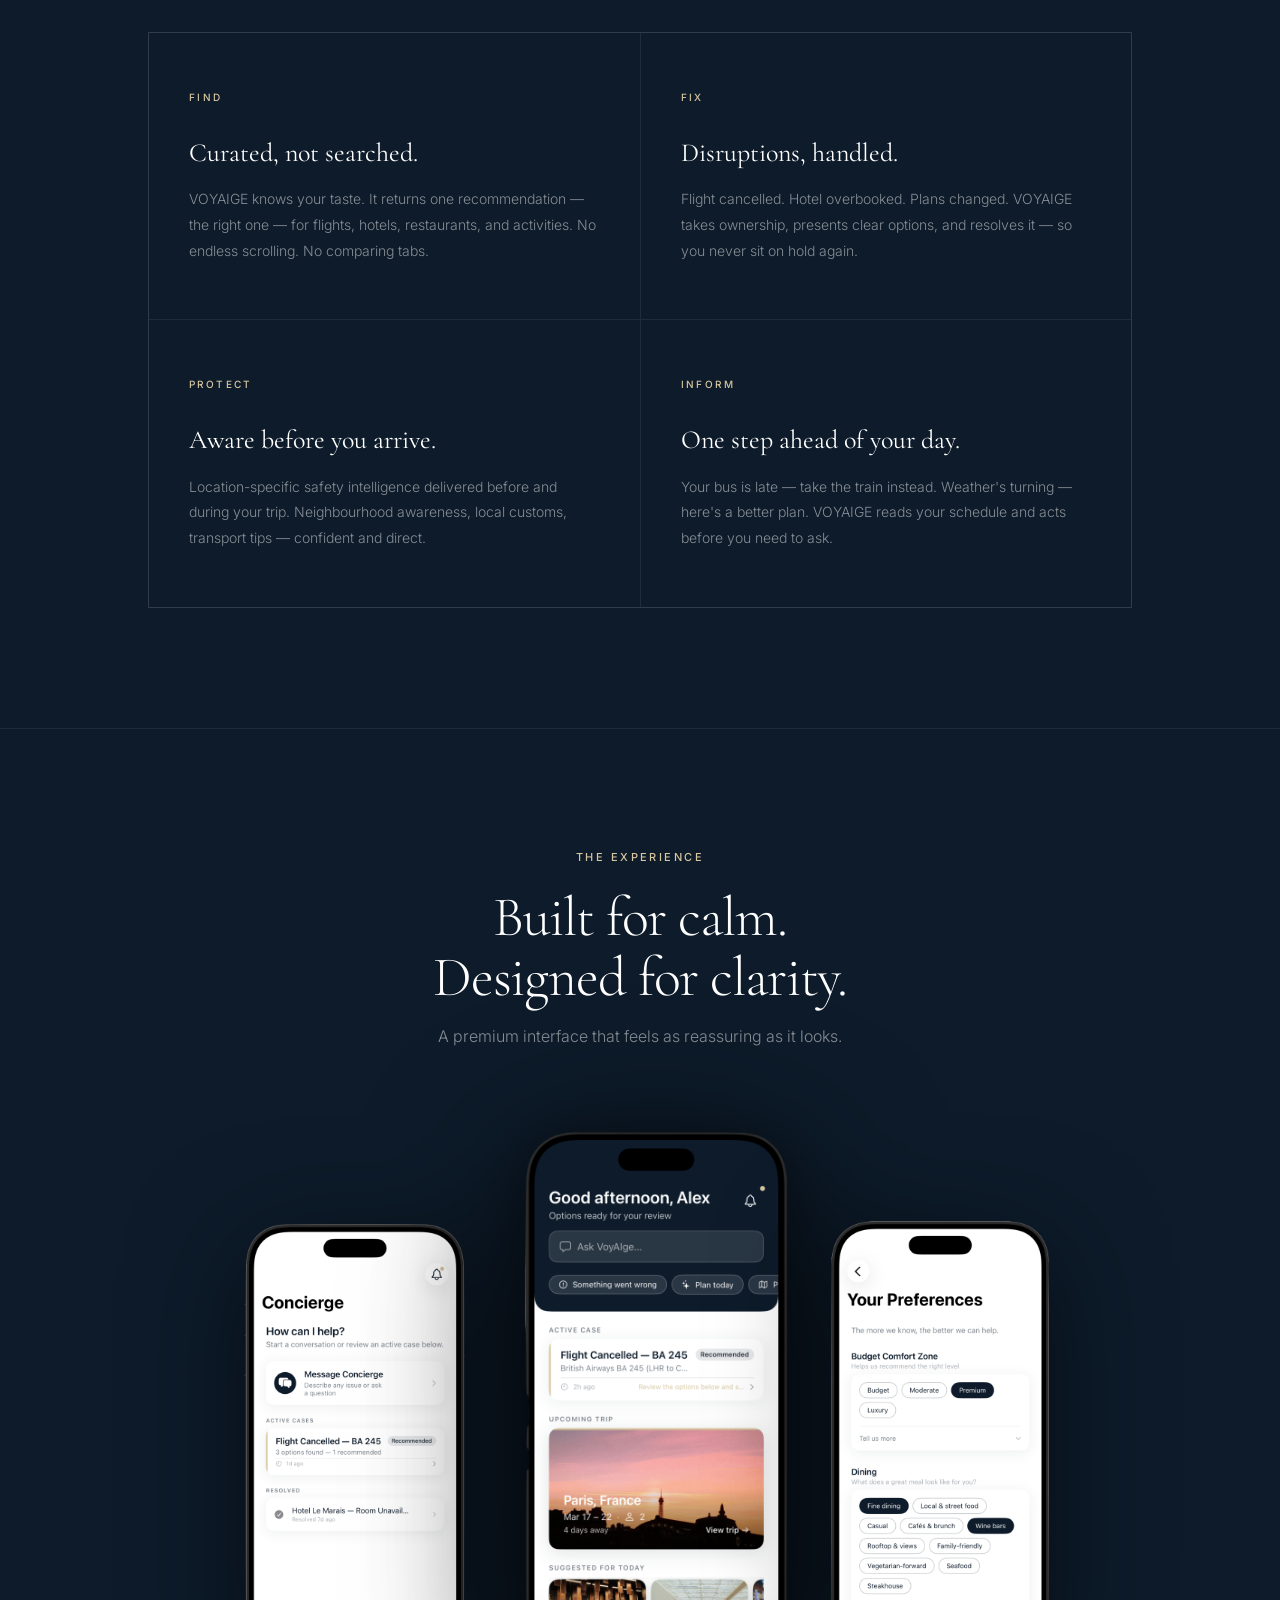
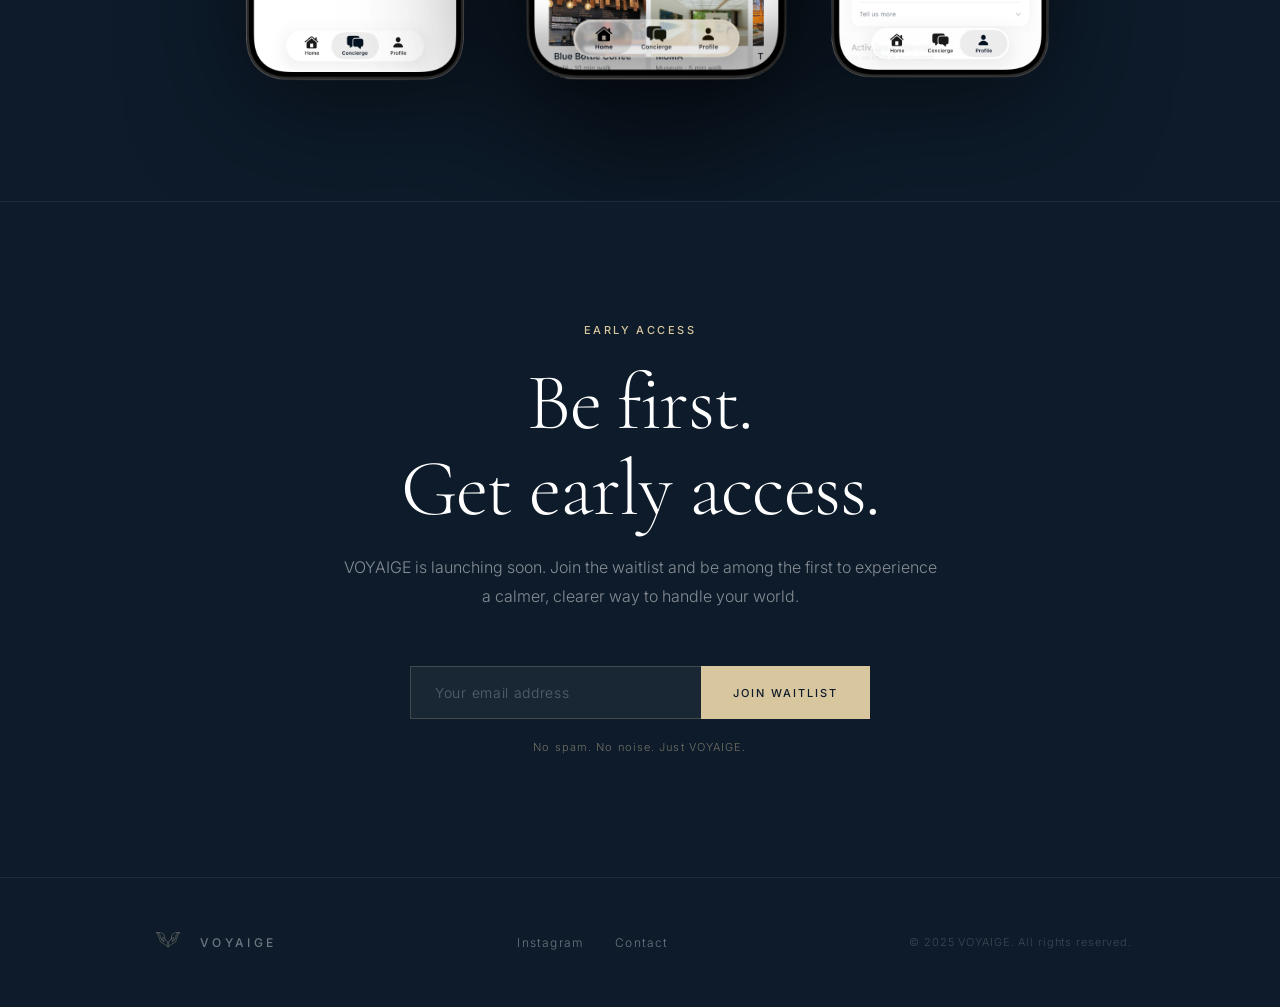
==== commit 9aa8629a: "Add files via upload" ====
--- a/index.html
+++ b/index.html
@@ -301,7 +301,7 @@
     .features-headline { font-size: clamp(34px, 4.5vw, 56px); margin-top: 20px; }
 
     .features-grid {
-      display: grid; grid-template-columns: repeat(3, 1fr);
+      display: grid; grid-template-columns: repeat(2, 1fr);
       border: 1px solid var(--border); gap: 1px; background: var(--border);
     }
     .feature-card { background: var(--navy); padding: 56px 40px; transition: background 0.35s; }
@@ -430,6 +430,10 @@
       .hiw-visual { order: 1; }
       .hiw-phone-wrap { width: 240px; height: 460px; }
 
+      .features-grid { grid-template-columns: 1fr 1fr; }
+    }
+
+    @media (max-width: 600px) {
       .features-grid { grid-template-columns: 1fr; }
 
       .screen-img-side { display: none; }
@@ -576,26 +580,31 @@
   <section id="features">
     <div class="container">
       <div class="features-header">
-        <p class="eyebrow reveal">What you get</p>
+        <p class="eyebrow reveal">The four pillars</p>
         <h2 class="display features-headline reveal reveal-d1">
-          Built for every<br>kind of disruption.
+          One concierge.<br>Every situation.
         </h2>
       </div>
       <div class="features-grid">
         <div class="feature-card reveal">
-          <span class="feature-num">01</span>
-          <h3 class="feature-title">Real-time disruption<br>handling.</h3>
-          <p class="feature-body">Flight delayed? Hotel overbooked? VOYAIGE doesn't surface the problem and leave you to it. It presents a clear path forward before the panic has a chance to set in.</p>
+          <span class="feature-num">Find</span>
+          <h3 class="feature-title">Curated, not searched.</h3>
+          <p class="feature-body">VOYAIGE knows your taste. It returns one recommendation — the right one — for flights, hotels, restaurants, and activities. No endless scrolling. No comparing tabs.</p>
         </div>
         <div class="feature-card reveal reveal-d1">
-          <span class="feature-num">02</span>
-          <h3 class="feature-title">Faster decisions,<br>less noise.</h3>
-          <p class="feature-body">No more tabs. No more second-guessing. Context-aware recommendations that understand your situation and give you exactly what you need to act — and move on.</p>
+          <span class="feature-num">Fix</span>
+          <h3 class="feature-title">Disruptions, handled.</h3>
+          <p class="feature-body">Flight cancelled. Hotel overbooked. Plans changed. VOYAIGE takes ownership, presents clear options, and resolves it — so you never sit on hold again.</p>
         </div>
         <div class="feature-card reveal reveal-d2">
-          <span class="feature-num">03</span>
-          <h3 class="feature-title">Same-day plans,<br>perfectly organised.</h3>
-          <p class="feature-body">From last-minute itineraries to complex multi-day trips, VOYAIGE organises everything with the calm clarity of someone who has done this a thousand times.</p>
+          <span class="feature-num">Protect</span>
+          <h3 class="feature-title">Aware before you arrive.</h3>
+          <p class="feature-body">Location-specific safety intelligence delivered before and during your trip. Neighbourhood awareness, local customs, transport tips — confident and direct.</p>
+        </div>
+        <div class="feature-card reveal reveal-d3">
+          <span class="feature-num">Inform</span>
+          <h3 class="feature-title">One step ahead of your day.</h3>
+          <p class="feature-body">Your bus is late — take the train instead. Weather's turning — here's a better plan. VOYAIGE reads your schedule and acts before you need to ask.</p>
         </div>
       </div>
     </div>
@@ -834,23 +843,42 @@
   })();
 
   // ═══════════════════════════════════════════════
-  //  WAITLIST → MAILTO
-  // ═══════════════════════════════════════════════
-  document.getElementById('waitlistForm').addEventListener('submit', function(e) {
+  //  WAITLIST → LOOPS.SO
+  // ═══════════════════════════════════════════════
+  const LOOPS_FORM_ID = 'cmnwkk5n117180i1v09d8im8f';
+  const LOOPS_ENDPOINT = `https://app.loops.so/api/newsletter-form/${LOOPS_FORM_ID}`;
+
+  document.getElementById('waitlistForm').addEventListener('submit', async function(e) {
     e.preventDefault();
     const email = document.getElementById('emailInput').value.trim();
     const btn   = document.getElementById('submitBtn');
     if (!email || !/^[^\s@]+@[^\s@]+\.[^\s@]+$/.test(email)) return;
 
-    const s = encodeURIComponent('VOYAIGE — Early Access Request');
-    const b = encodeURIComponent(`Hi,\n\nPlease add me to the VOYAIGE waitlist.\n\nEmail: ${email}\n\nThanks`);
-    window.location.href = `mailto:ryan@voyaige.app?subject=${s}&body=${b}`;
-
-    document.getElementById('emailInput').value = '';
-    btn.textContent = 'Request Sent ✓';
-    btn.style.background = '#b8a87e';
+    btn.textContent = 'Sending...';
     btn.disabled = true;
-    setTimeout(() => { btn.textContent = 'Join Waitlist'; btn.style.background = ''; btn.disabled = false; }, 4000);
+
+    try {
+      const res = await fetch(LOOPS_ENDPOINT, {
+        method: 'POST',
+        headers: { 'Content-Type': 'application/json' },
+        body: JSON.stringify({ email }),
+      });
+
+      if (res.ok) {
+        document.getElementById('emailInput').value = '';
+        btn.textContent = 'You\'re on the list';
+        btn.style.background = '#b8a87e';
+        setTimeout(() => { btn.textContent = 'Join Waitlist'; btn.style.background = ''; btn.disabled = false; }, 4000);
+      } else {
+        const data = await res.json().catch(() => null);
+        btn.textContent = (data && data.message) || 'Something went wrong';
+        btn.style.background = '';
+        setTimeout(() => { btn.textContent = 'Join Waitlist'; btn.disabled = false; }, 3000);
+      }
+    } catch {
+      btn.textContent = 'Connection error';
+      setTimeout(() => { btn.textContent = 'Join Waitlist'; btn.style.background = ''; btn.disabled = false; }, 3000);
+    }
   });
 
   // ═══════════════════════════════════════════════
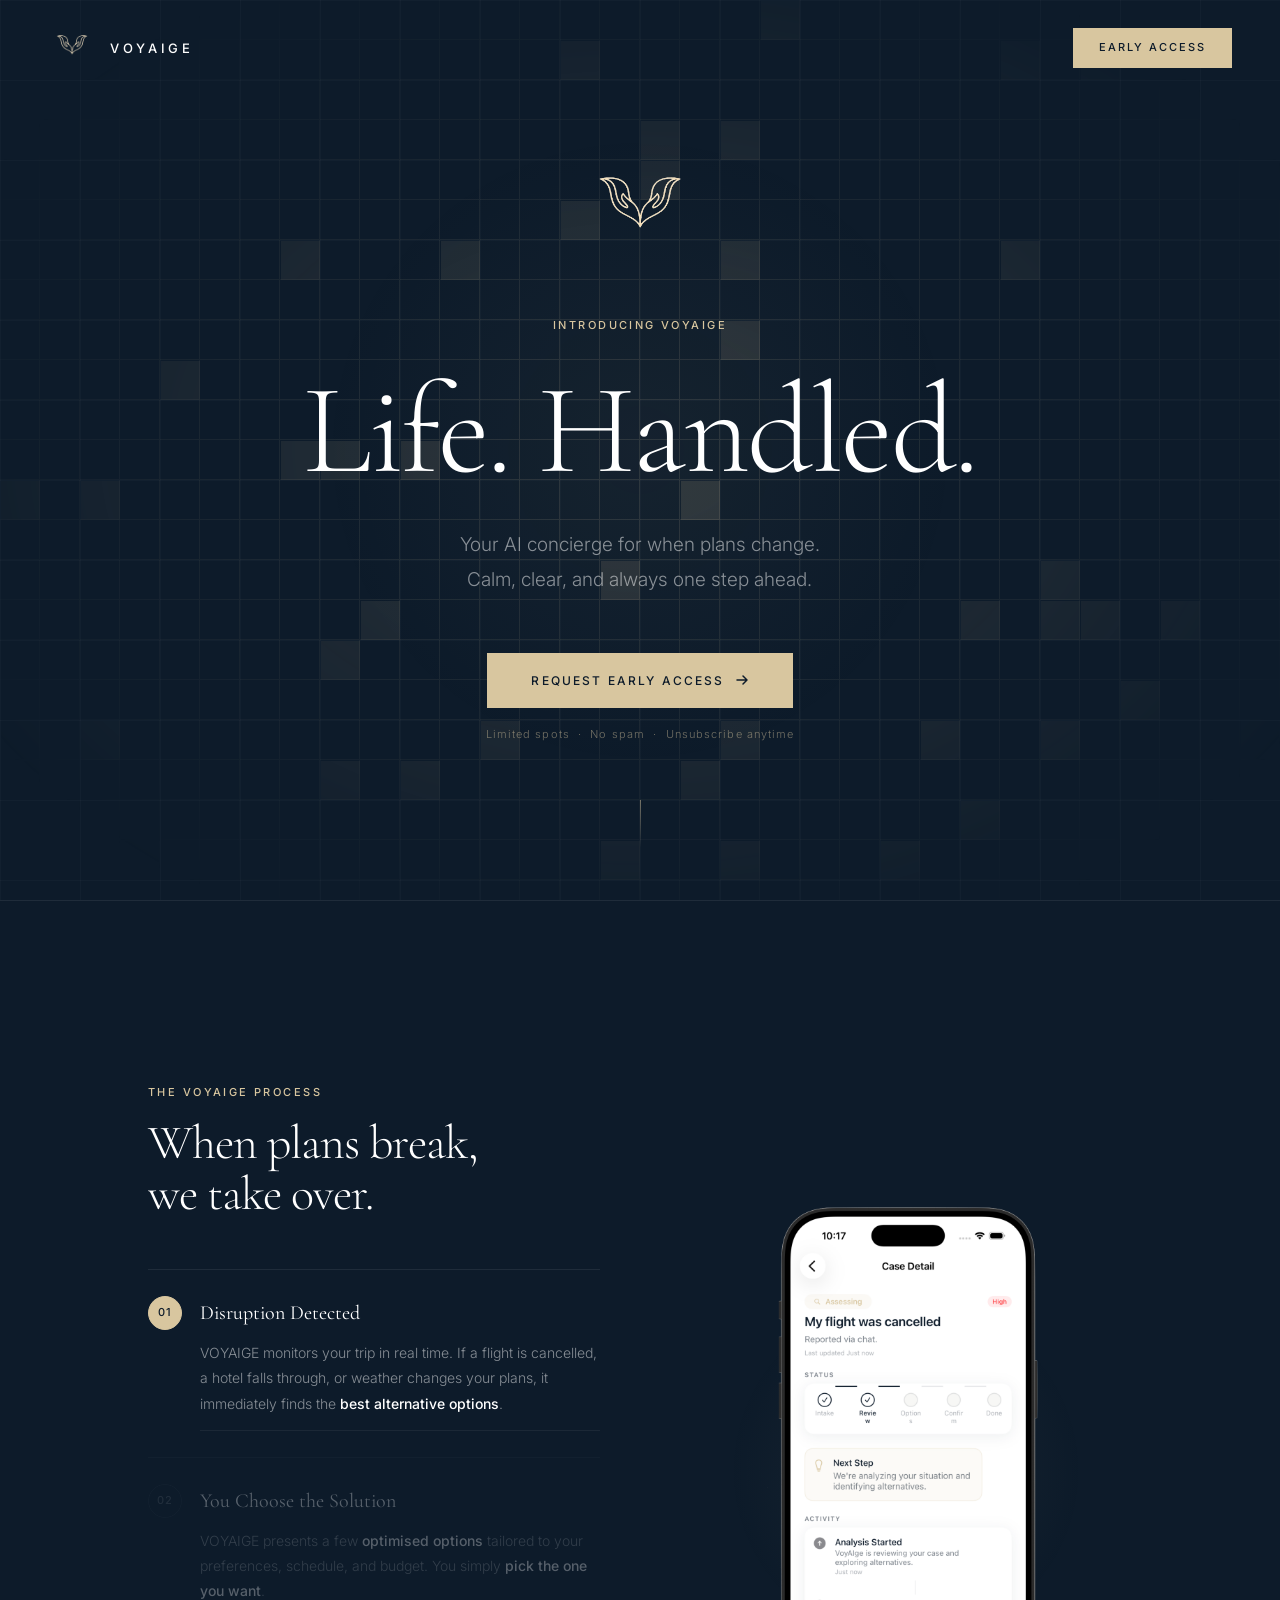
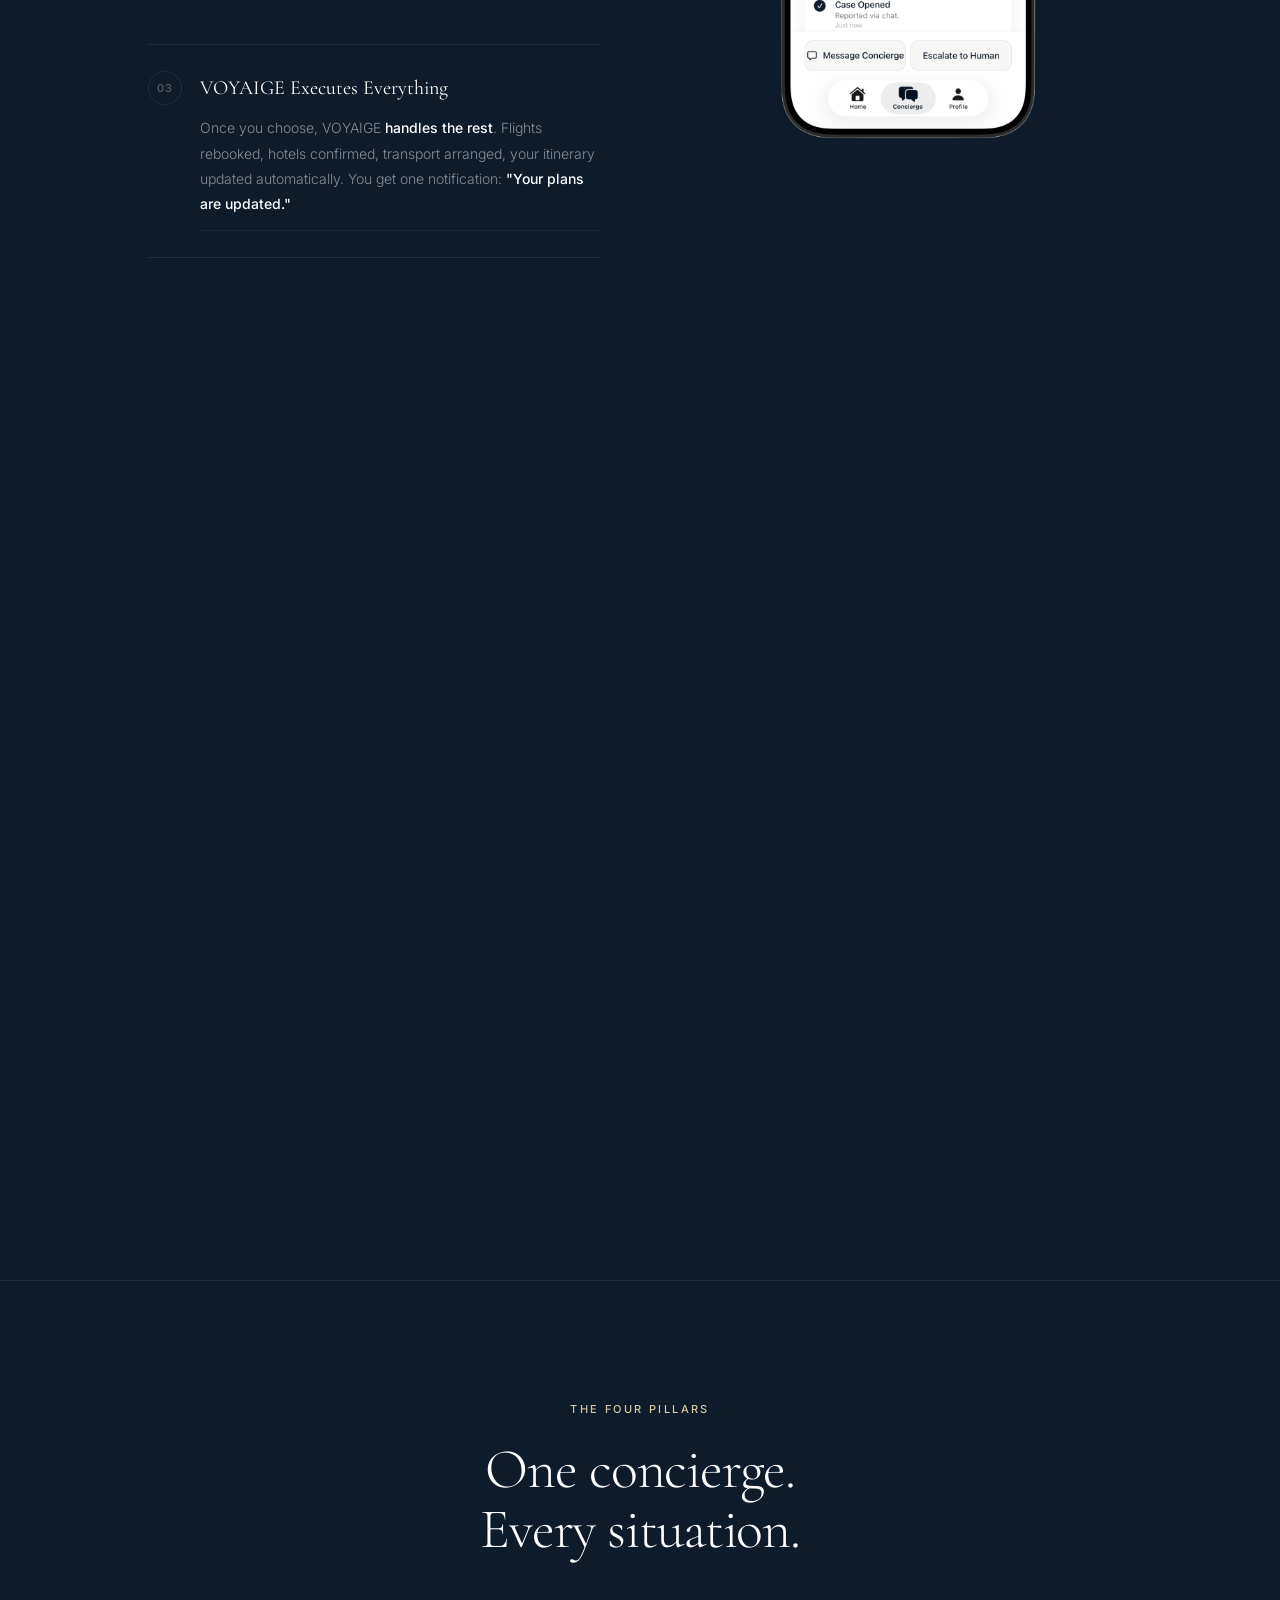
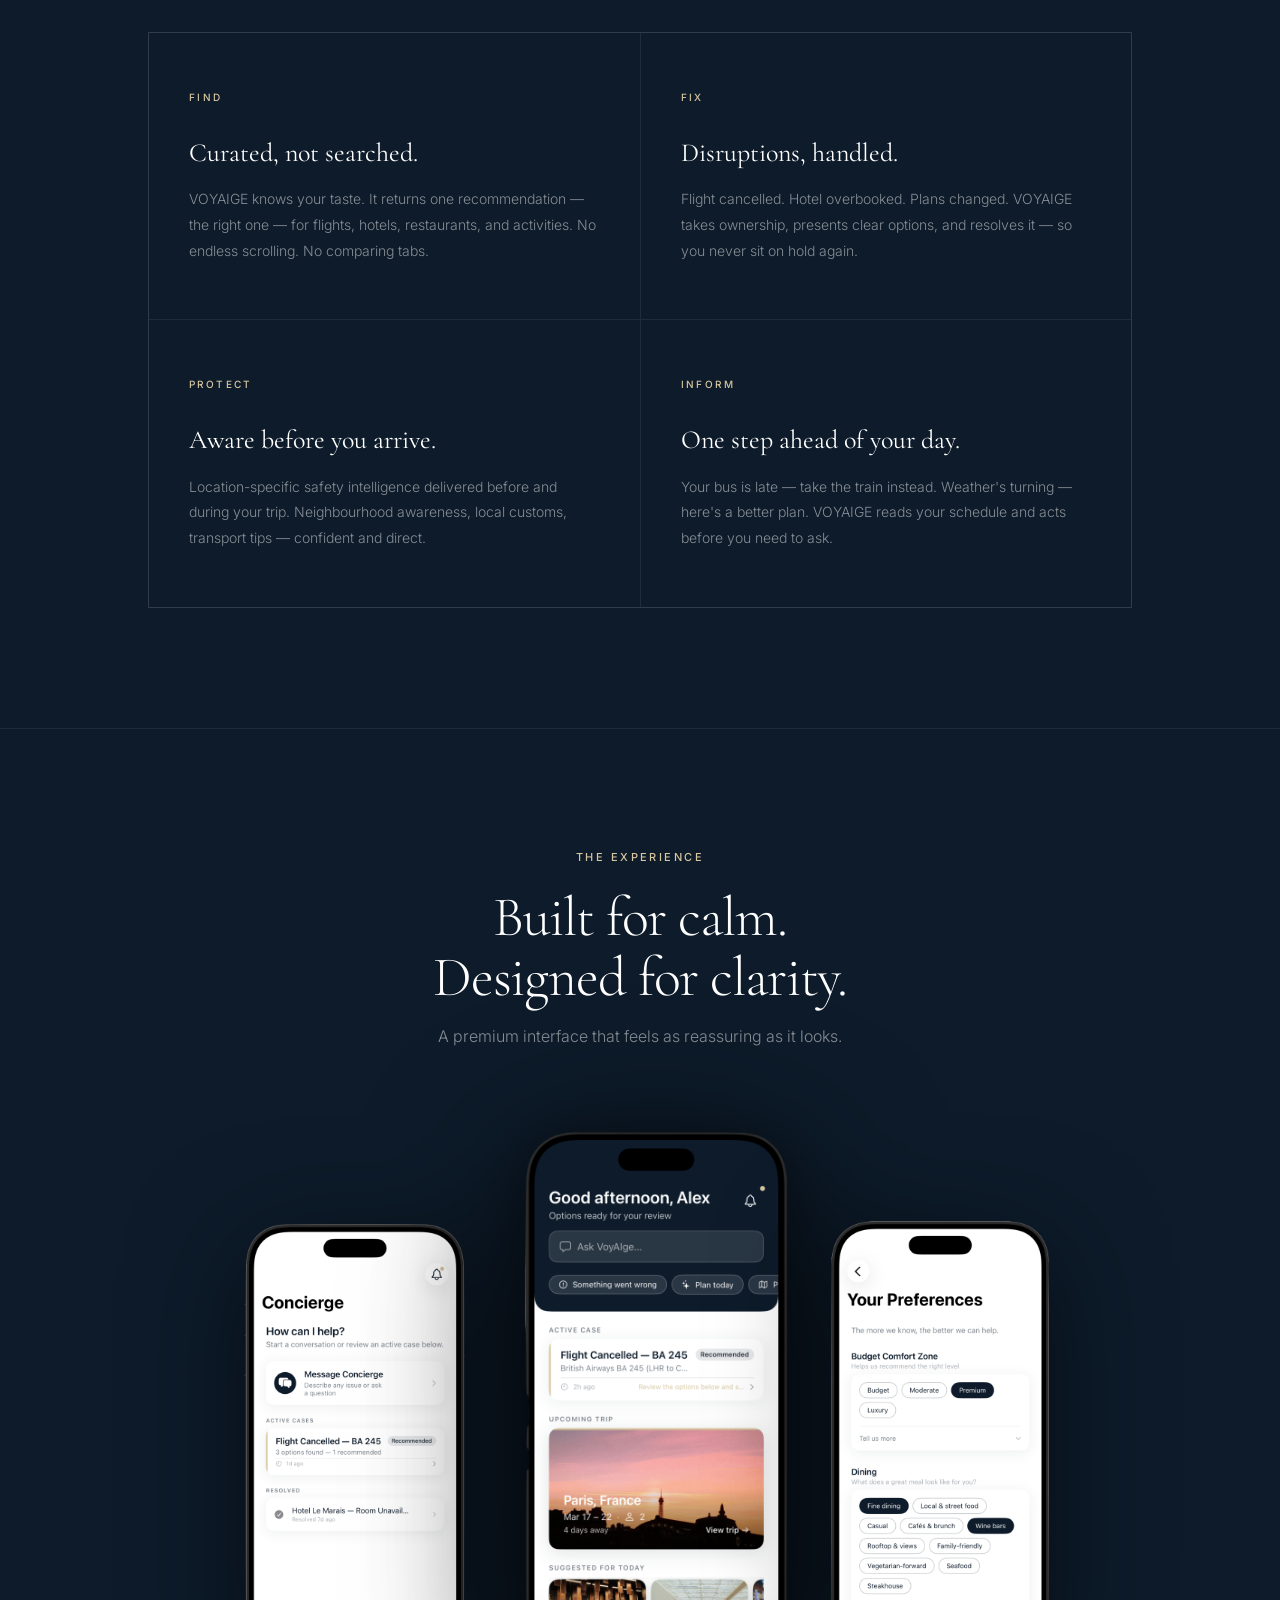
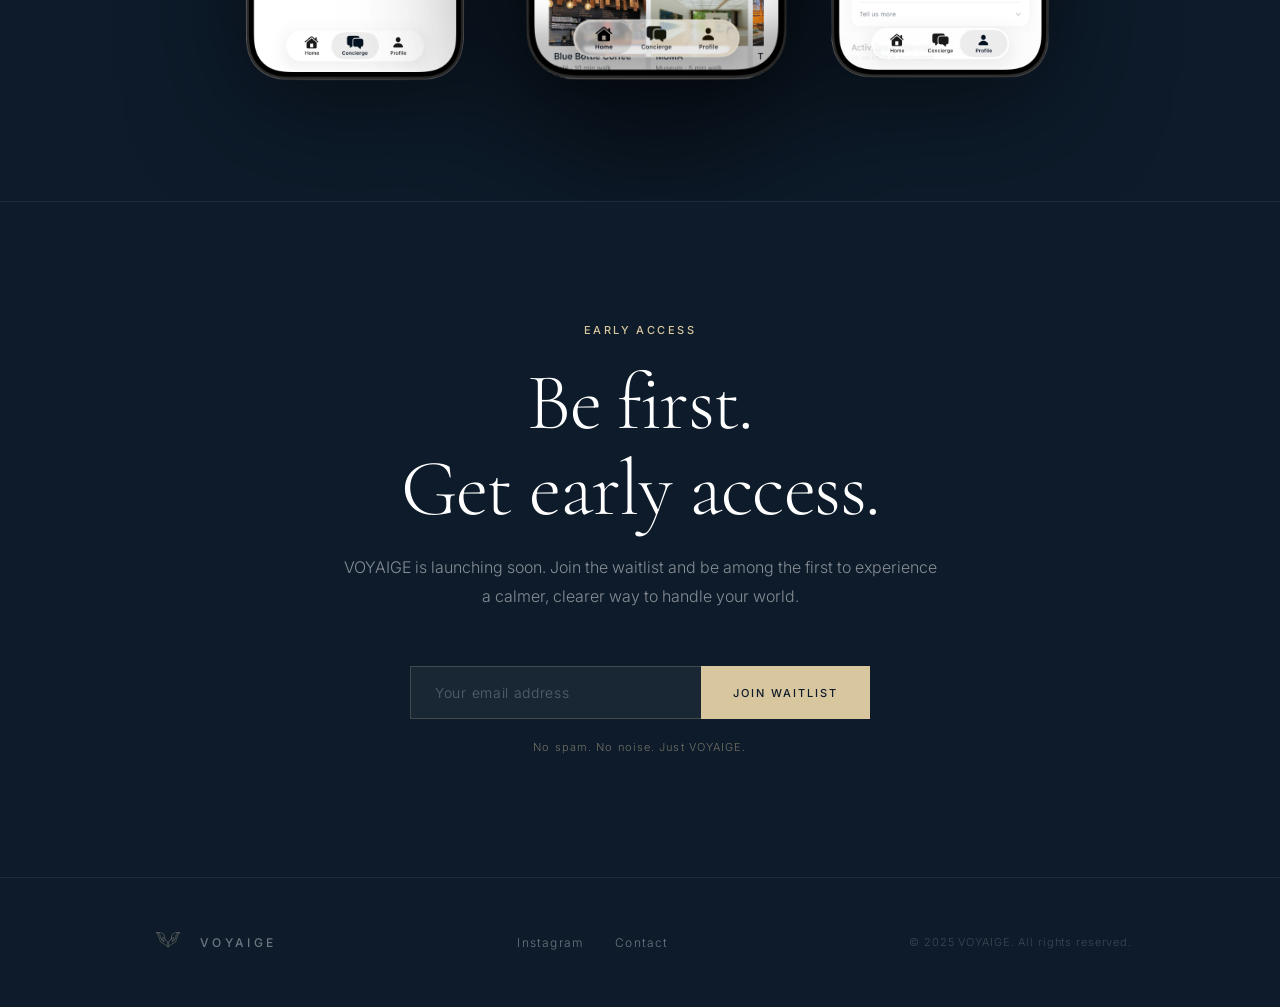
==== commit 9c9082dd: "Add files via upload" ====
--- a/index.html
+++ b/index.html
@@ -844,9 +844,47 @@
 
   // ═══════════════════════════════════════════════
   //  WAITLIST → LOOPS.SO
+  //  Primary: fetch API. Fallback: hidden form POST
+  //  (Safari ITP can block cross-origin fetch to
+  //  newsletter domains, but allows standard form posts)
   // ═══════════════════════════════════════════════
   const LOOPS_FORM_ID = 'cmnwkk5n117180i1v09d8im8f';
   const LOOPS_ENDPOINT = `https://app.loops.so/api/newsletter-form/${LOOPS_FORM_ID}`;
+
+  function showSuccess(btn) {
+    document.getElementById('emailInput').value = '';
+    btn.textContent = 'You\'re on the list';
+    btn.style.background = '#b8a87e';
+    setTimeout(() => { btn.textContent = 'Join Waitlist'; btn.style.background = ''; btn.disabled = false; }, 4000);
+  }
+
+  function submitViaIframe(email, btn) {
+    var iframe = document.createElement('iframe');
+    iframe.name = 'loops-iframe';
+    iframe.style.display = 'none';
+    document.body.appendChild(iframe);
+
+    var form = document.createElement('form');
+    form.method = 'POST';
+    form.action = LOOPS_ENDPOINT;
+    form.target = 'loops-iframe';
+
+    var input = document.createElement('input');
+    input.type = 'hidden';
+    input.name = 'email';
+    input.value = email;
+    form.appendChild(input);
+
+    document.body.appendChild(form);
+    form.submit();
+
+    showSuccess(btn);
+
+    setTimeout(function() {
+      document.body.removeChild(form);
+      document.body.removeChild(iframe);
+    }, 5000);
+  }
 
   document.getElementById('waitlistForm').addEventListener('submit', async function(e) {
     e.preventDefault();
@@ -865,19 +903,12 @@
       });
 
       if (res.ok) {
-        document.getElementById('emailInput').value = '';
-        btn.textContent = 'You\'re on the list';
-        btn.style.background = '#b8a87e';
-        setTimeout(() => { btn.textContent = 'Join Waitlist'; btn.style.background = ''; btn.disabled = false; }, 4000);
+        showSuccess(btn);
       } else {
-        const data = await res.json().catch(() => null);
-        btn.textContent = (data && data.message) || 'Something went wrong';
-        btn.style.background = '';
-        setTimeout(() => { btn.textContent = 'Join Waitlist'; btn.disabled = false; }, 3000);
+        submitViaIframe(email, btn);
       }
     } catch {
-      btn.textContent = 'Connection error';
-      setTimeout(() => { btn.textContent = 'Join Waitlist'; btn.style.background = ''; btn.disabled = false; }, 3000);
+      submitViaIframe(email, btn);
     }
   });
 
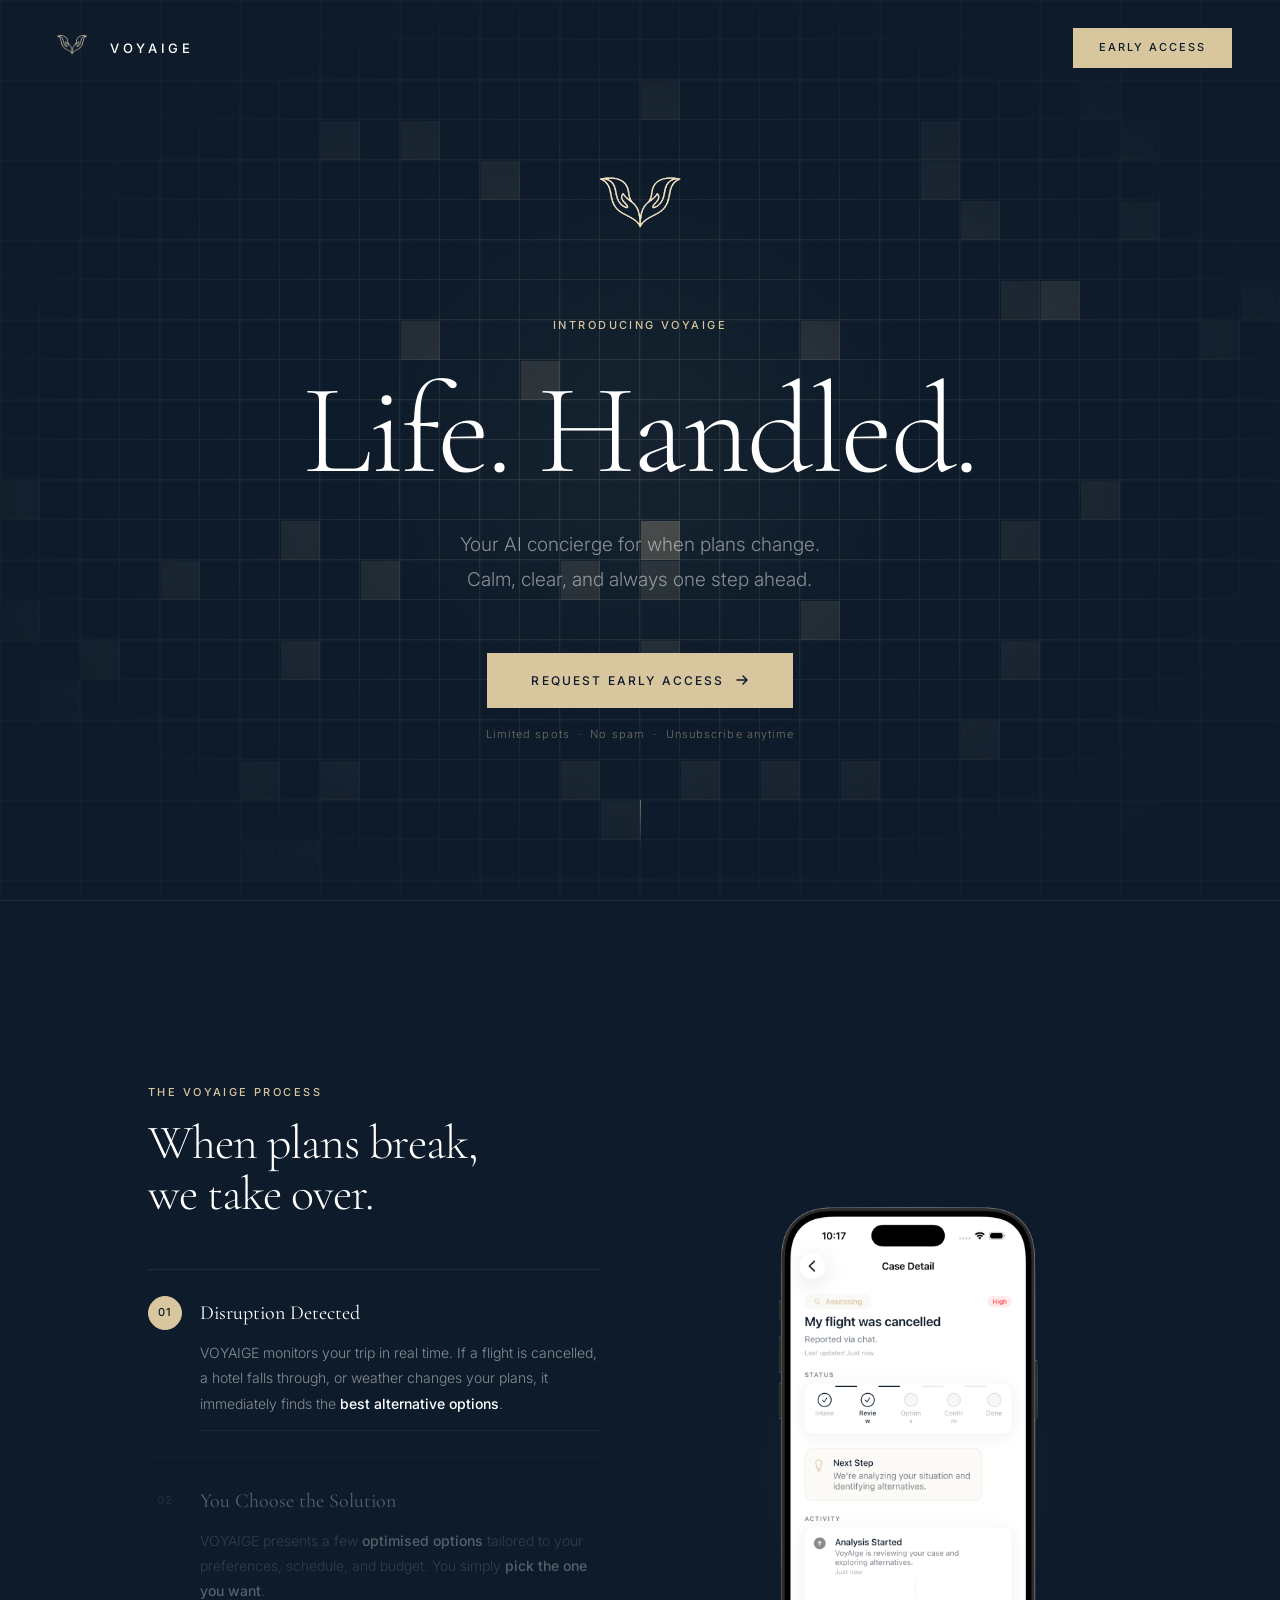
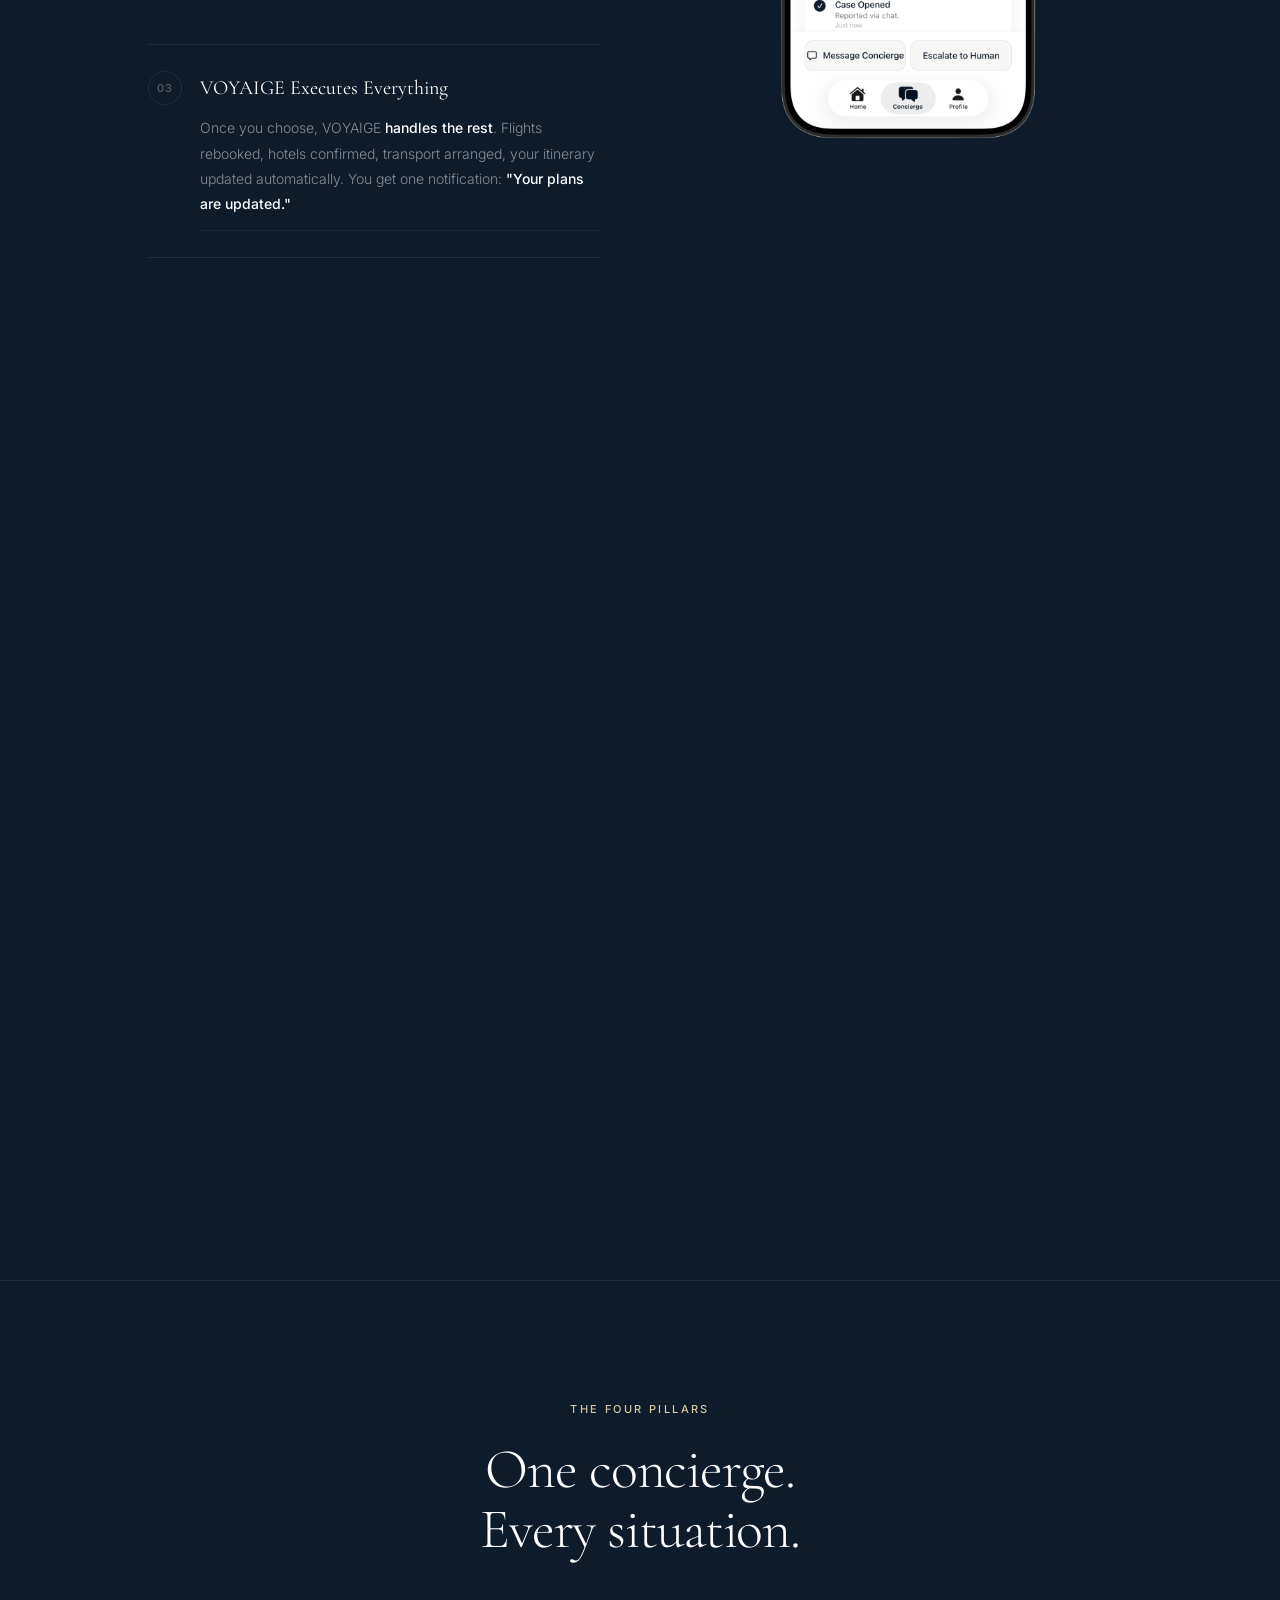
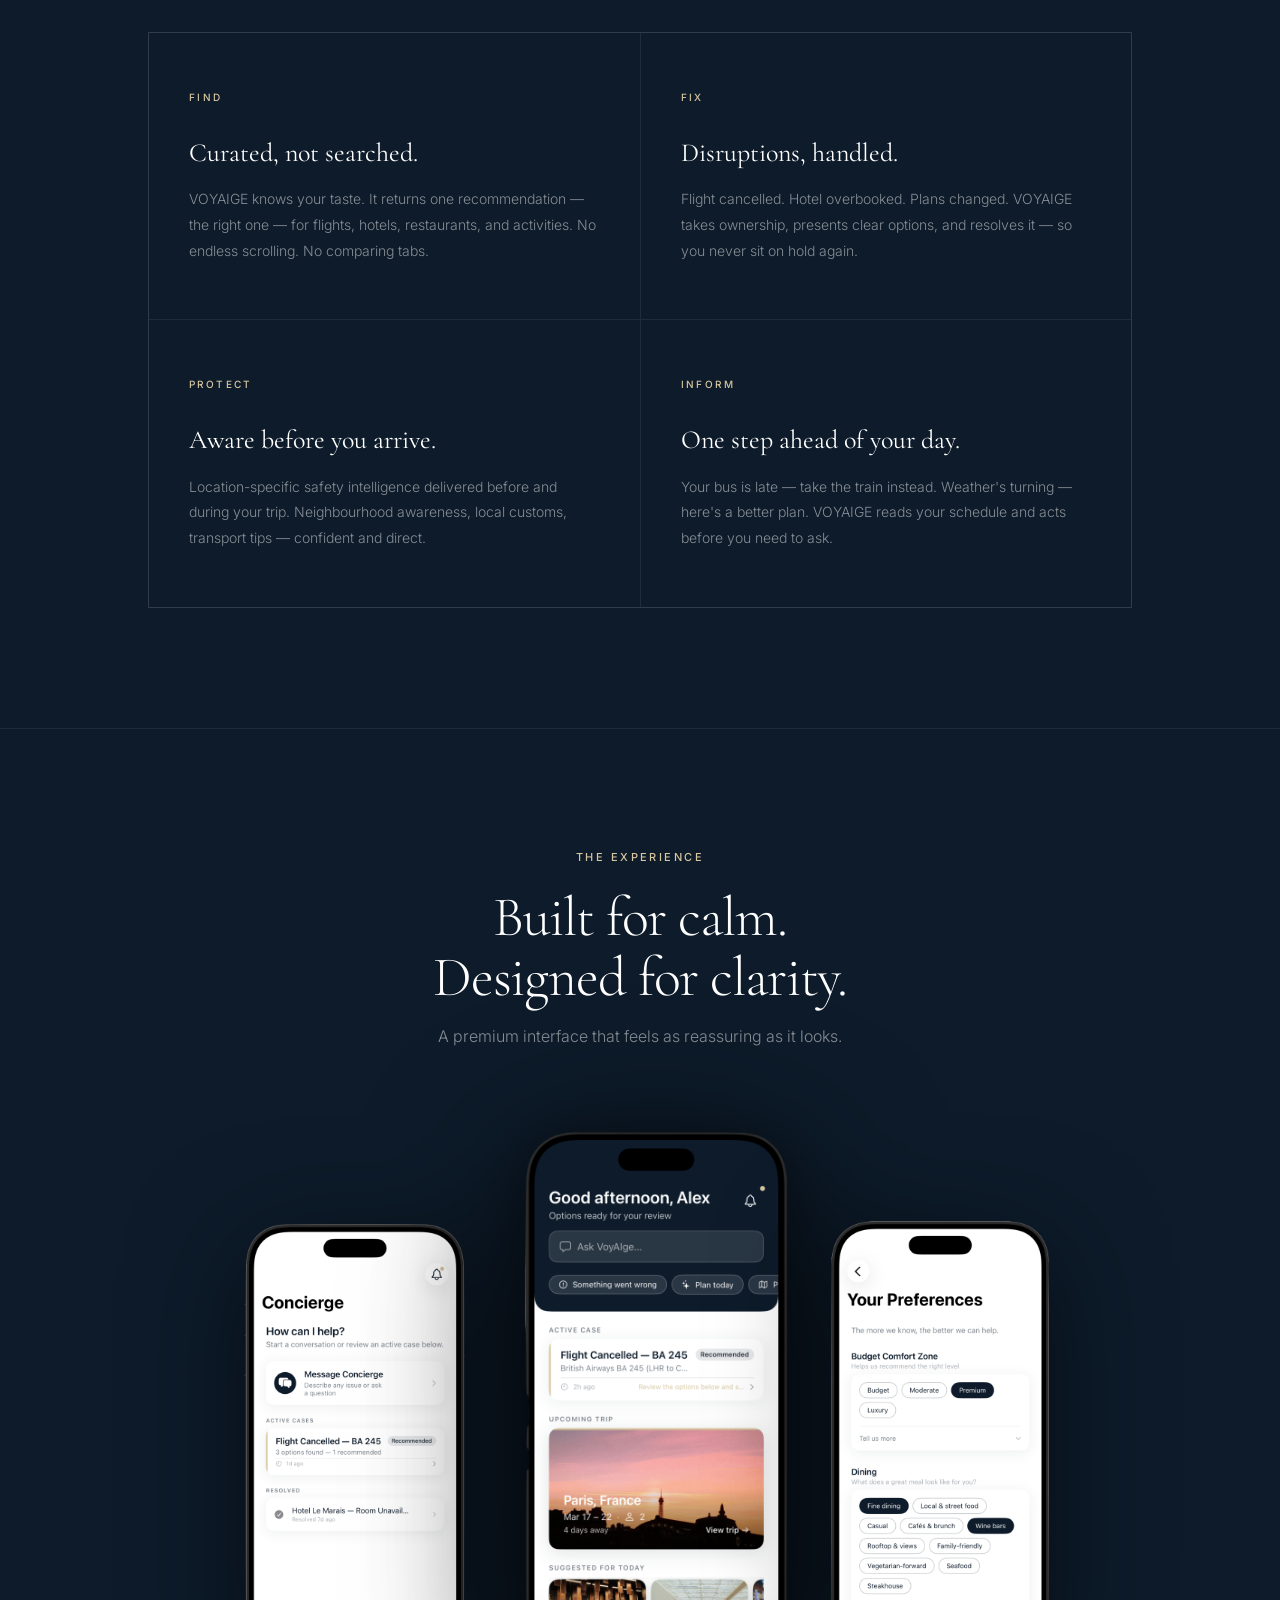
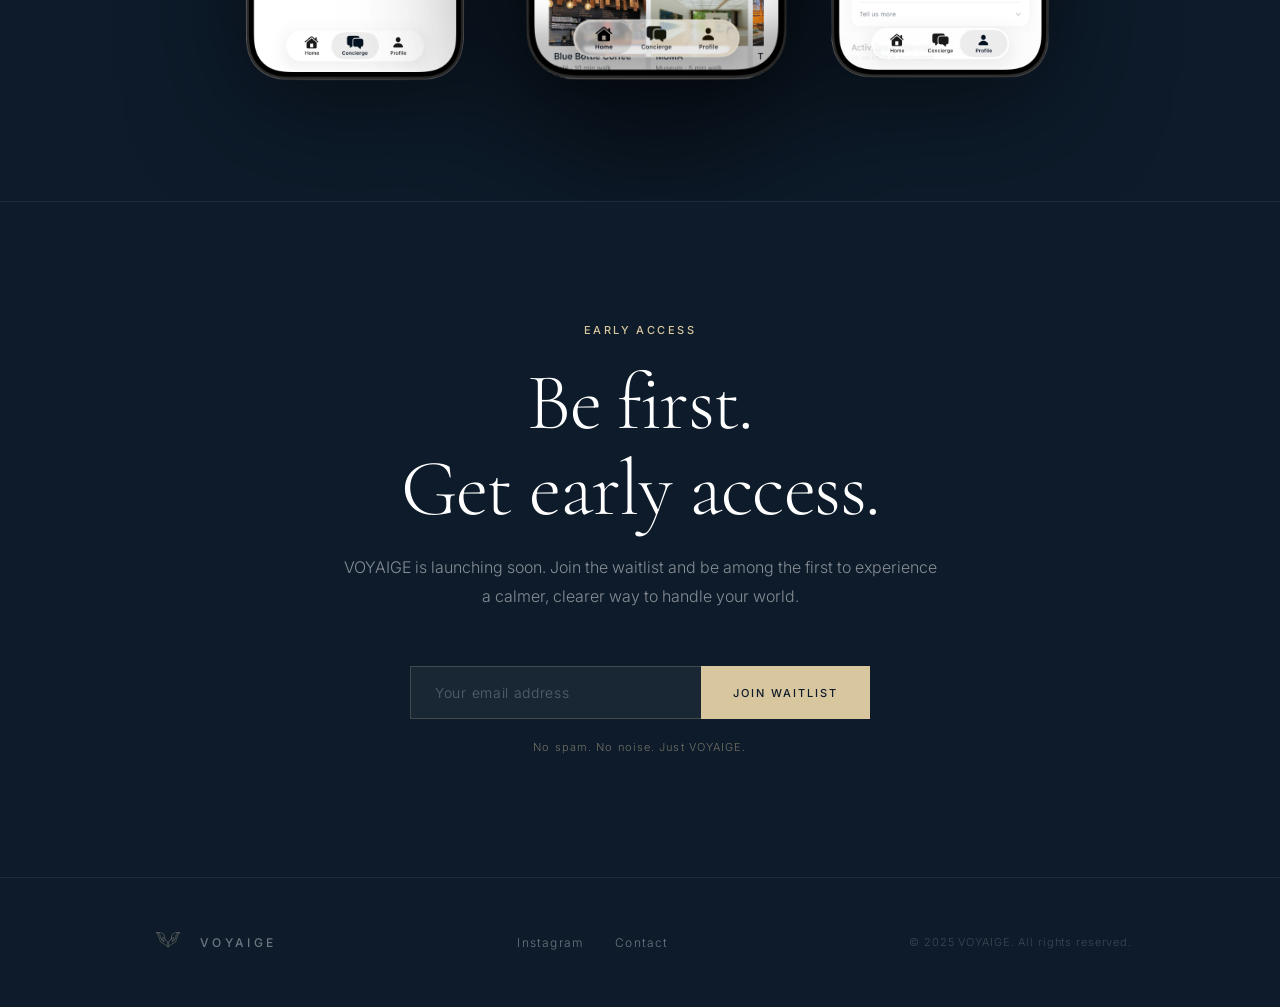
==== commit 8fe03882: "Add files via upload" ====
--- a/index.html
+++ b/index.html
@@ -425,15 +425,25 @@
       section { padding: 88px 0; }
       .container { padding: 0 24px; }
 
-      .hiw-inner { grid-template-columns: 1fr; gap: 48px; }
+      /* Disable sticky scroll on mobile — normal flow instead */
+      #how-it-works { height: auto !important; }
+      .hiw-sticky { position: relative; height: auto; overflow: visible; }
+      .hiw-inner { grid-template-columns: 1fr; gap: 40px; }
       .hiw-left { order: 2; }
       .hiw-visual { order: 1; }
-      .hiw-phone-wrap { width: 240px; height: 460px; }
+      .hiw-visual::before { width: 260px; height: 260px; }
+      .hiw-phone-wrap { width: 200px; height: 400px; }
+
+      /* Only show the active step on mobile */
+      .hiw-step { display: none; }
+      .hiw-step.active { display: block; }
 
       .features-grid { grid-template-columns: 1fr 1fr; }
     }
 
     @media (max-width: 600px) {
+      .hiw-phone-wrap { width: 180px; height: 360px; }
+
       .features-grid { grid-template-columns: 1fr; }
 
       .screen-img-side { display: none; }
@@ -810,6 +820,8 @@
     const STEPS           = 3;
     const SCROLL_PER_STEP = 360;
     const TOTAL           = STEPS * SCROLL_PER_STEP;
+    const MOBILE_BP       = 900;
+    const AUTO_INTERVAL   = 4000; // ms per step on mobile
 
     const section = document.getElementById('how-it-works');
     const steps   = section.querySelectorAll('.hiw-step');
@@ -820,9 +832,22 @@
       document.getElementById('fill-2'),
     ];
 
-    section.style.height = `calc(100vh + ${TOTAL}px)`;
-
-    function update() {
+    let autoTimer = null;
+    let mobileStep = 0;
+
+    function isMobile() { return window.innerWidth <= MOBILE_BP; }
+
+    function setStep(idx) {
+      steps.forEach((s, i)   => s.classList.toggle('active', i === idx));
+      screens.forEach((s, i) => s.classList.toggle('active', i === idx));
+      fills.forEach((f, i) => {
+        f.style.width = i < idx ? '100%' : i === idx ? '100%' : '0%';
+      });
+    }
+
+    // Desktop: scroll-driven
+    function updateScroll() {
+      if (isMobile()) return;
       const top      = section.getBoundingClientRect().top + window.scrollY;
       const scrolled = Math.max(0, window.scrollY - top);
       const progress = Math.min(scrolled / TOTAL, 1);
@@ -832,14 +857,41 @@
 
       steps.forEach((s, i)   => s.classList.toggle('active', i === stepIdx));
       screens.forEach((s, i) => s.classList.toggle('active', i === stepIdx));
-
       fills.forEach((f, i) => {
         f.style.width = i < stepIdx ? '100%' : i === stepIdx ? fillPct.toFixed(1) + '%' : '0%';
       });
     }
 
-    window.addEventListener('scroll', update, { passive: true });
-    update();
+    // Mobile: auto-rotate steps
+    function startAutoRotate() {
+      stopAutoRotate();
+      autoTimer = setInterval(() => {
+        mobileStep = (mobileStep + 1) % STEPS;
+        setStep(mobileStep);
+      }, AUTO_INTERVAL);
+    }
+
+    function stopAutoRotate() {
+      if (autoTimer) { clearInterval(autoTimer); autoTimer = null; }
+    }
+
+    function handleMode() {
+      if (isMobile()) {
+        section.style.height = '';
+        stopAutoRotate();
+        mobileStep = 0;
+        setStep(0);
+        startAutoRotate();
+      } else {
+        stopAutoRotate();
+        section.style.height = `calc(100vh + ${TOTAL}px)`;
+        updateScroll();
+      }
+    }
+
+    window.addEventListener('scroll', updateScroll, { passive: true });
+    window.addEventListener('resize', handleMode);
+    handleMode();
   })();
 
   // ═══════════════════════════════════════════════
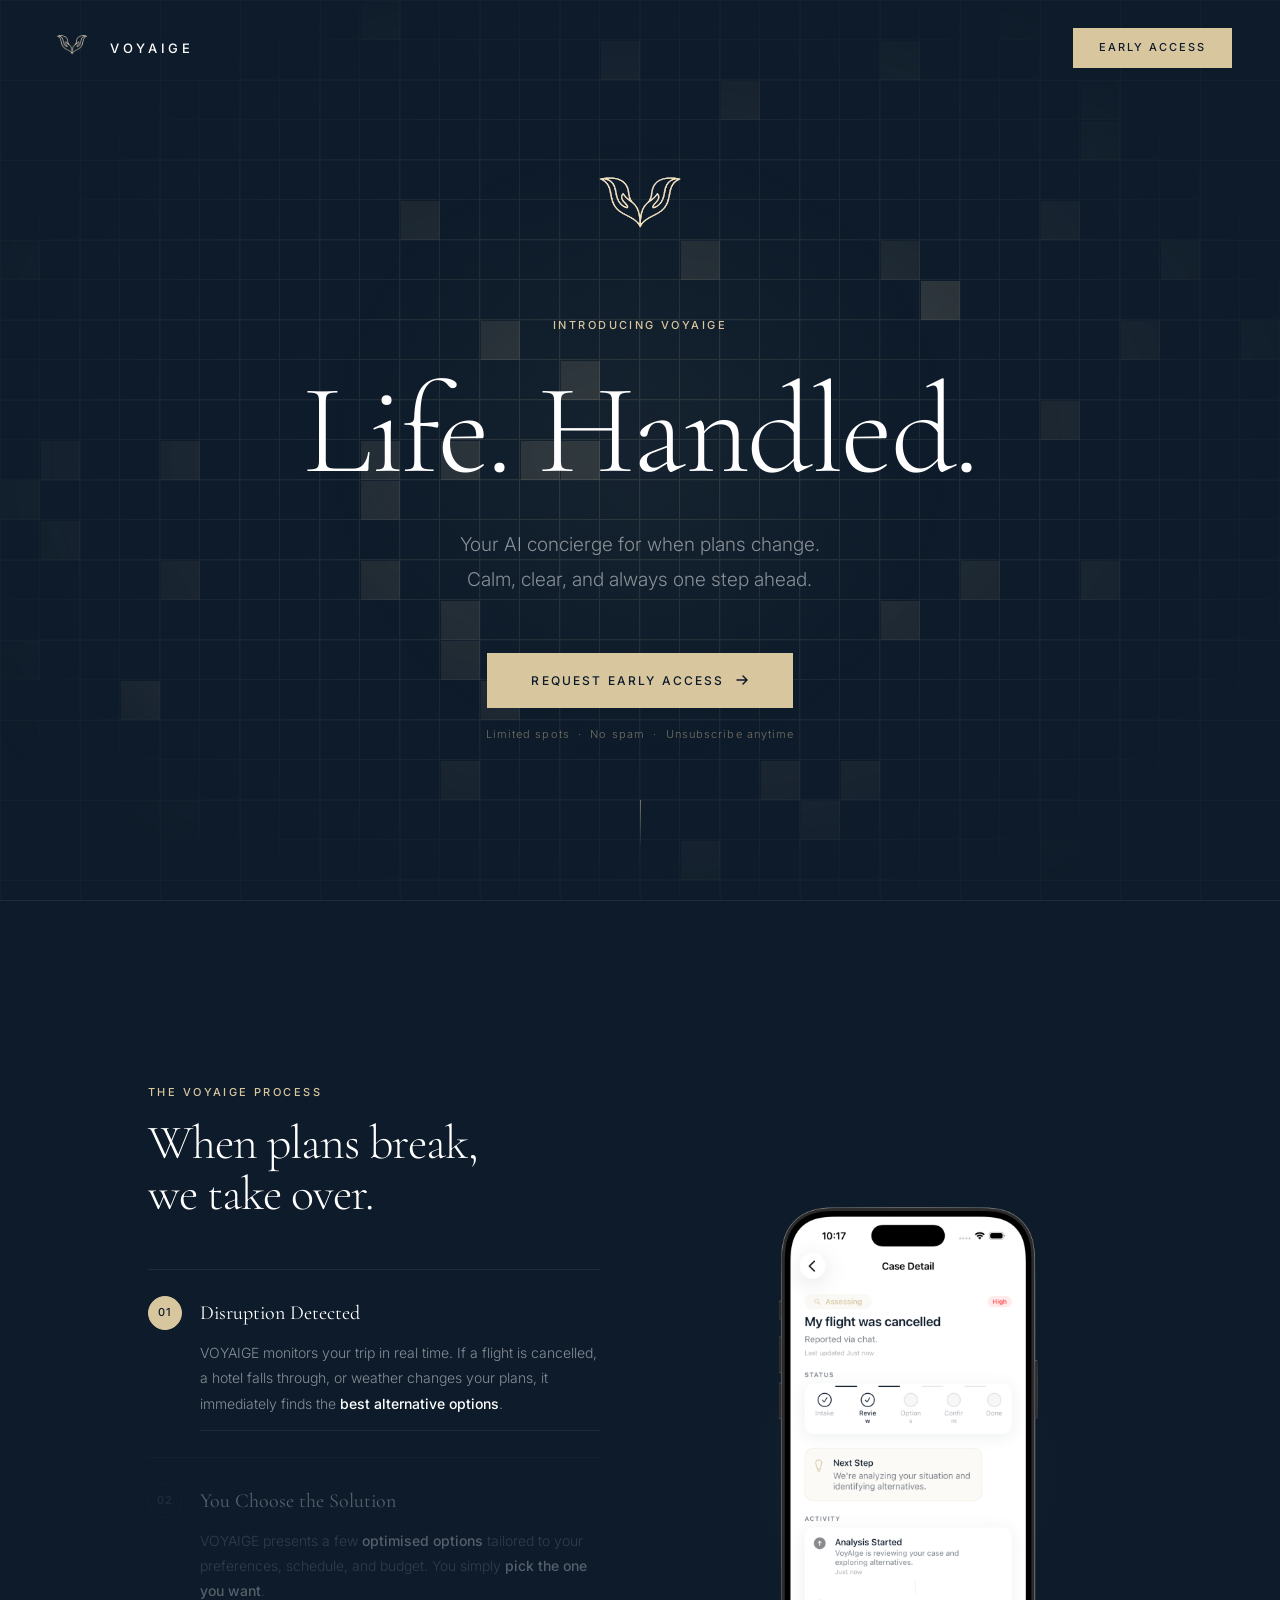
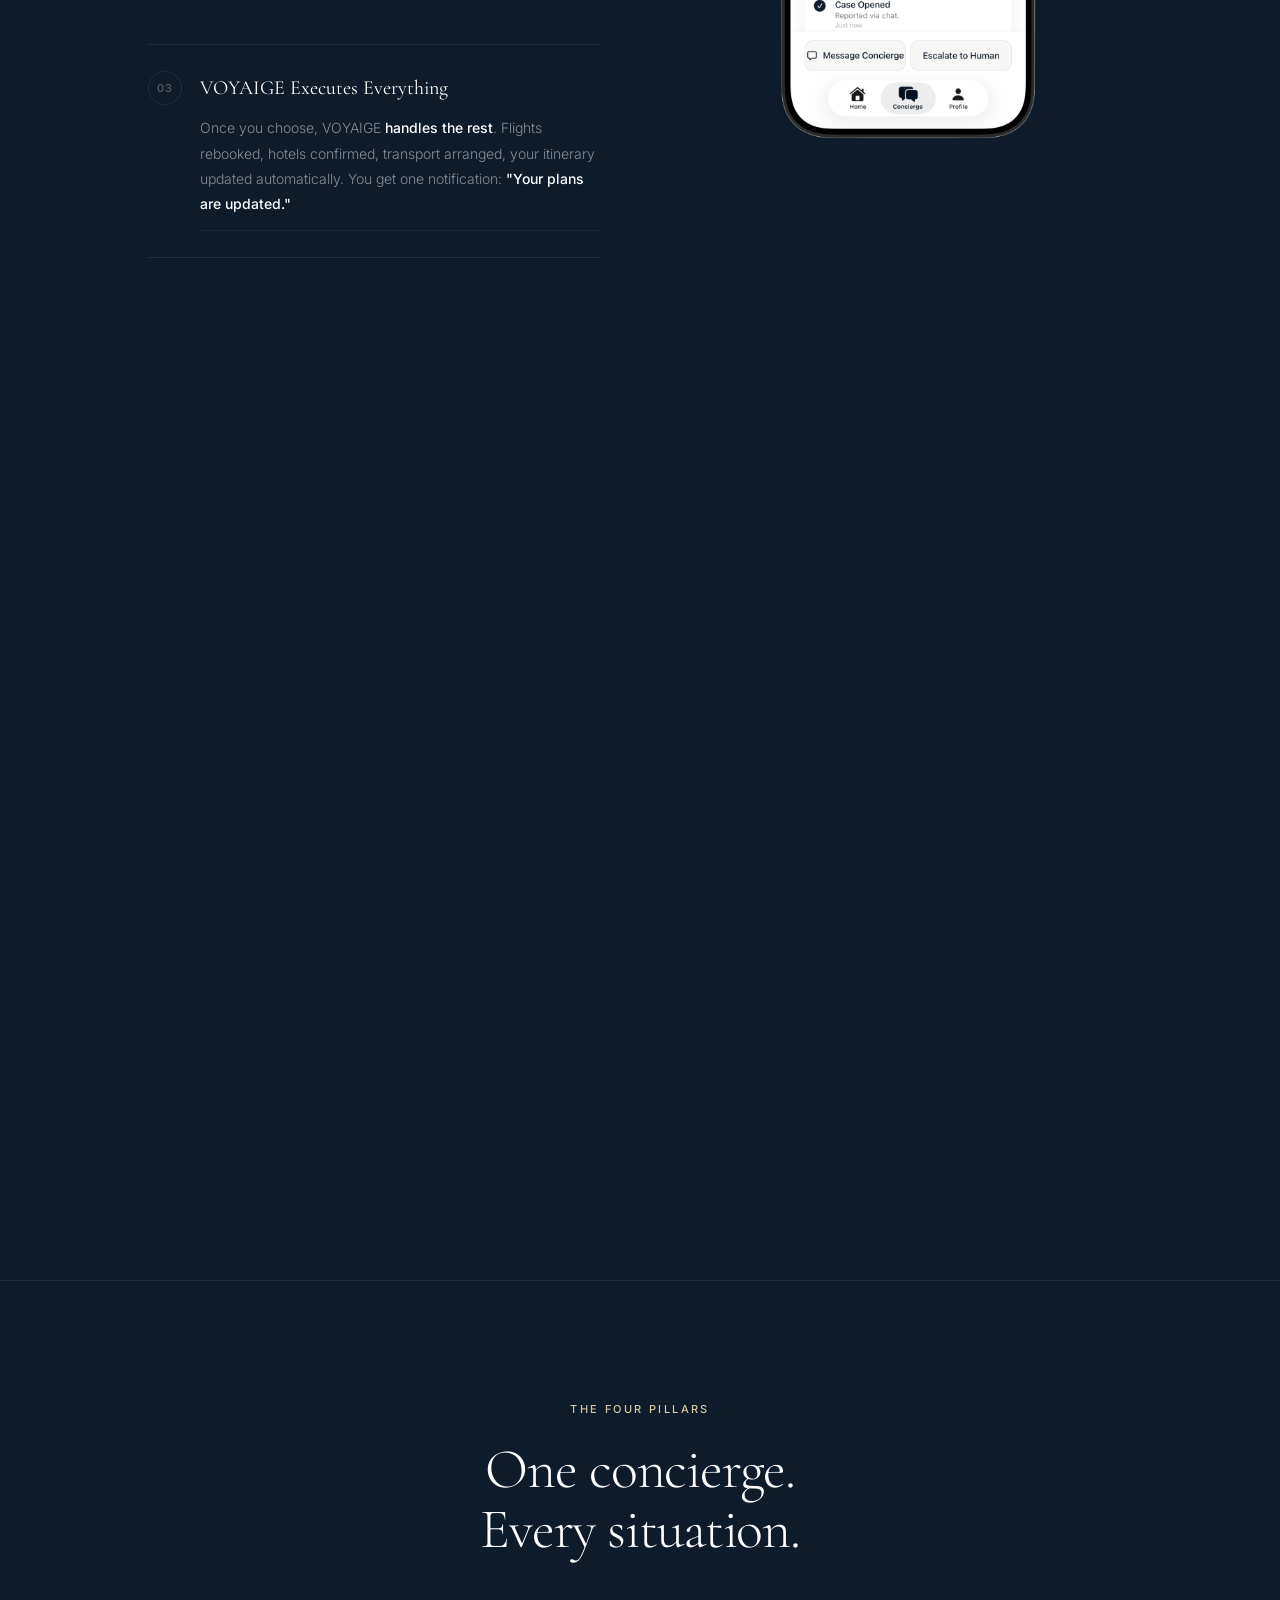
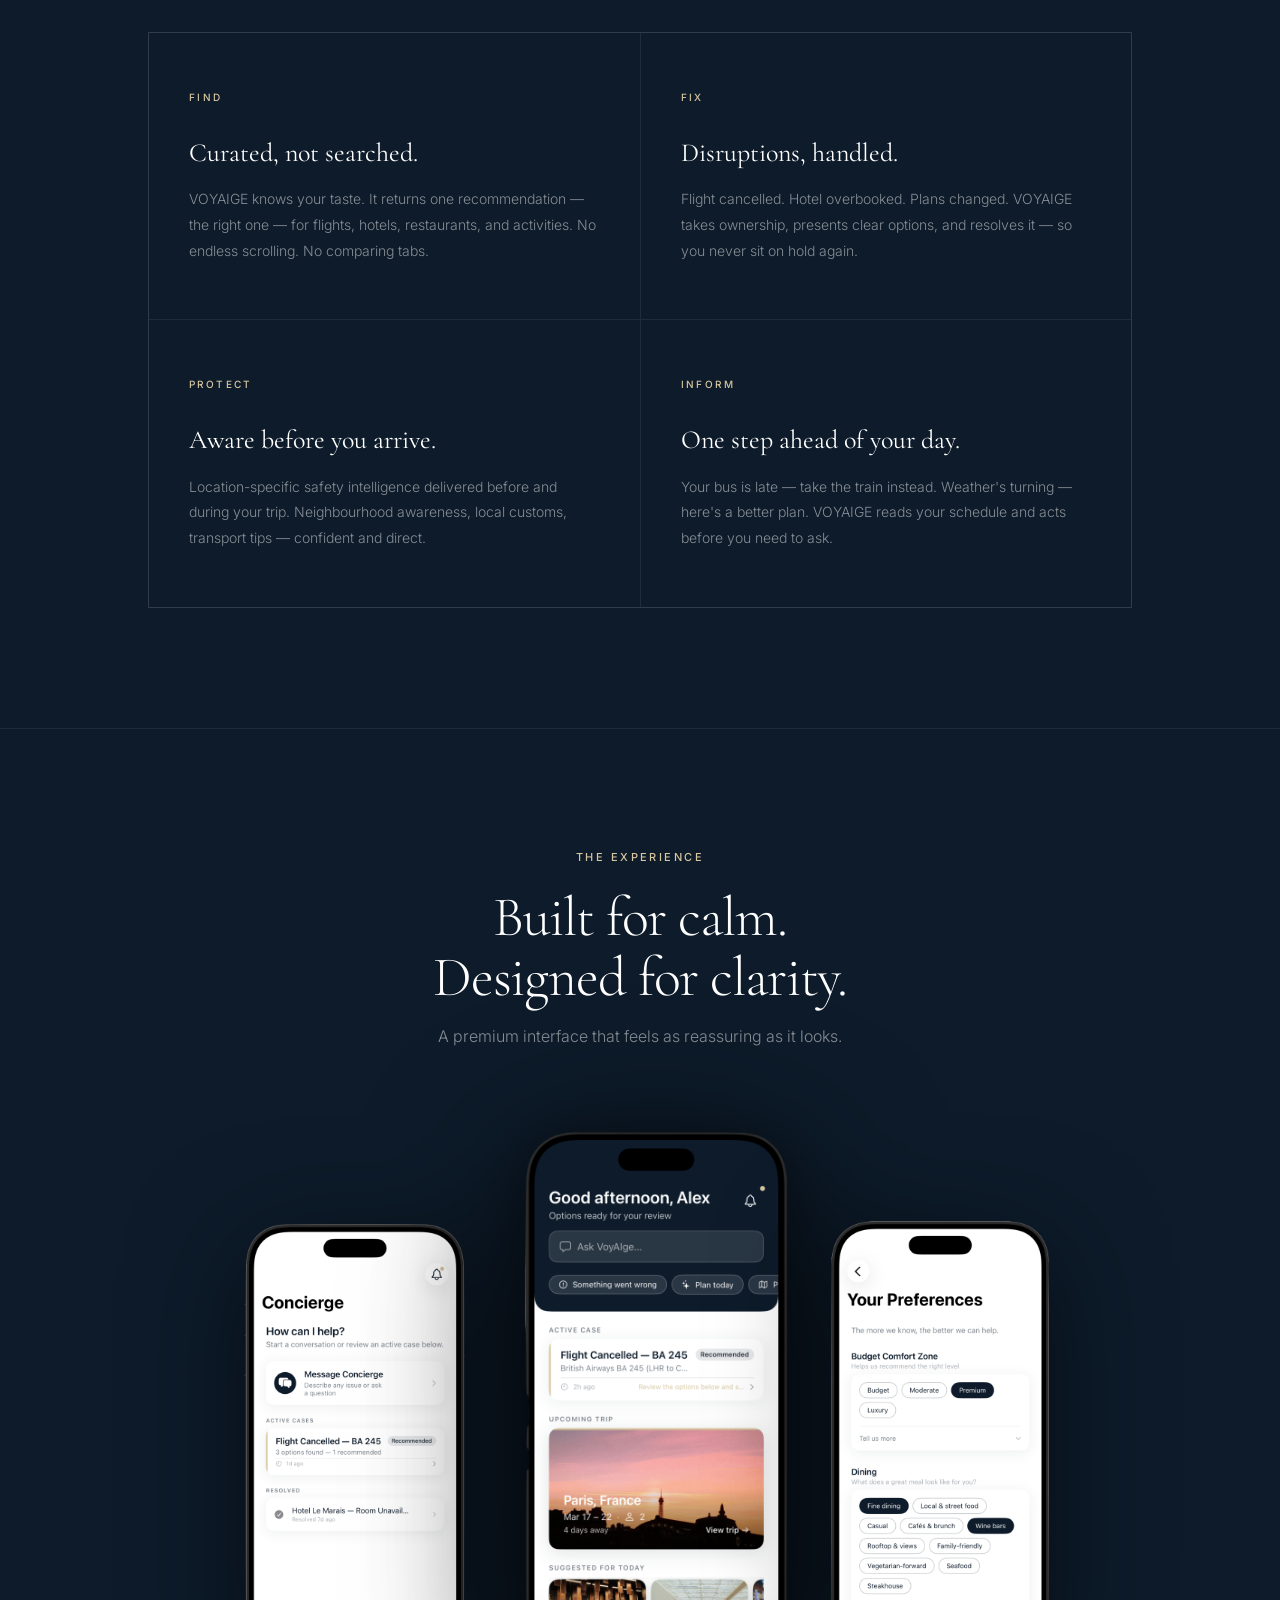
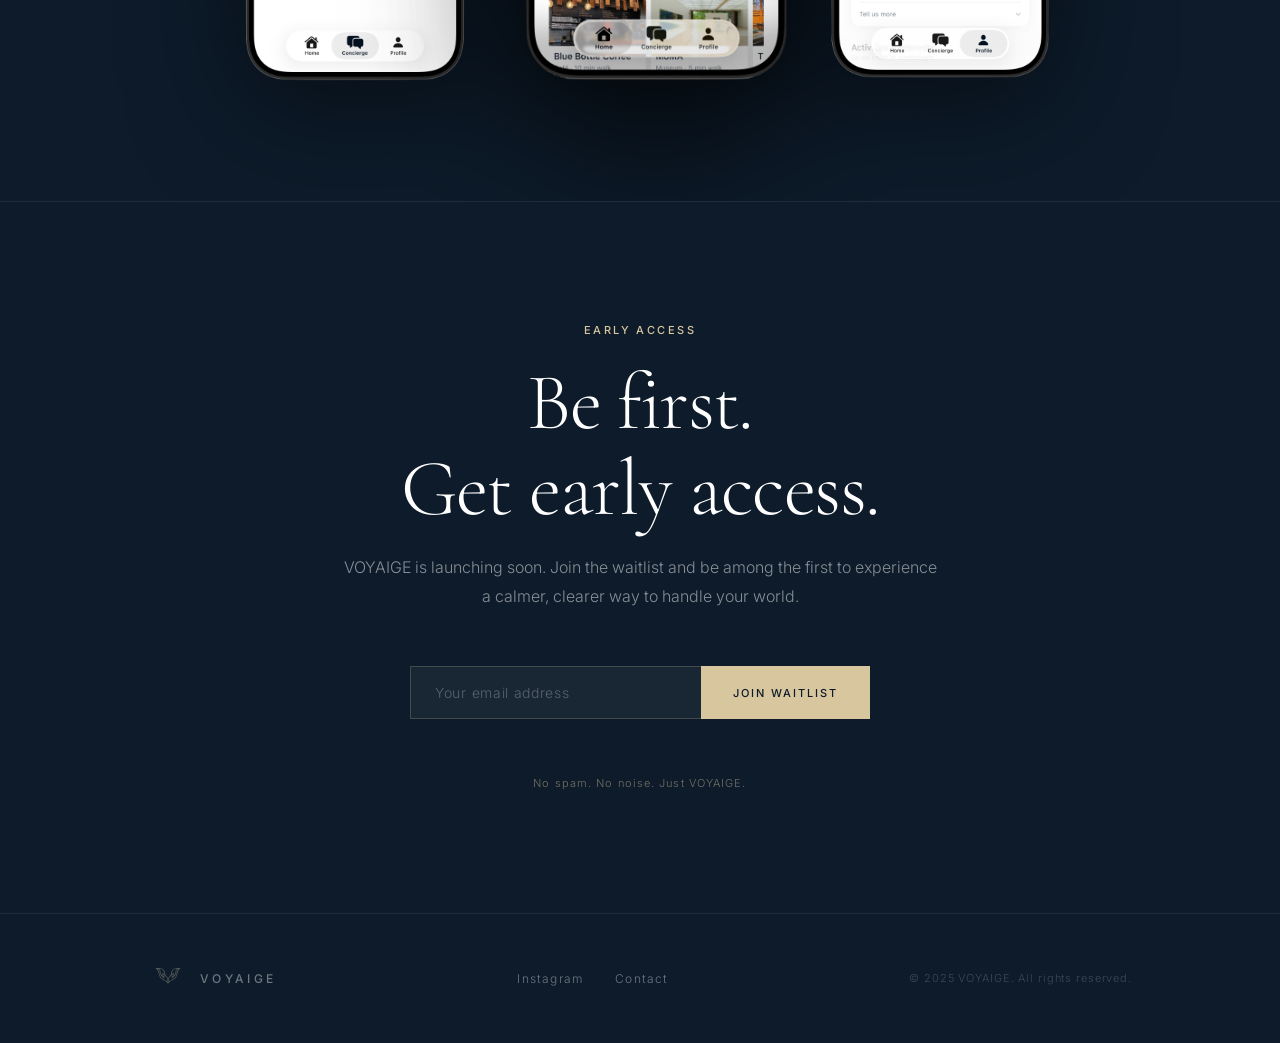
==== commit 9ce496af: "fix: waitlist form must report failures, not always claim success The submit handler had no code pat" ====
--- a/index.html
+++ b/index.html
@@ -26,6 +26,8 @@
       --white:       #FFFFFF;
       --gold:        #D8C69F;
       --gold-hover:  #e8d9b8;
+      --gold-deep:   #b8a87e;
+      --pill-red:    #c47c7c;
       --gold-dim:    rgba(216,198,159,0.5);
       --gold-subtle: rgba(216,198,159,0.12);
       --white-dim:   rgba(255,255,255,0.5);
@@ -375,6 +377,16 @@
       transition: background 0.2s; white-space: nowrap;
     }
     .waitlist-submit:hover { background: var(--gold-hover); }
+    .waitlist-submit:disabled { cursor: default; }
+    .waitlist-submit.is-sent { background: var(--gold-deep); }
+
+    /* Reserves its own height so the layout doesn't jump when a result lands. */
+    .waitlist-status {
+      max-width: 460px; margin: 0 auto 16px; min-height: 20px;
+      font-size: 13px; line-height: 1.6;
+    }
+    .waitlist-status.is-error   { color: var(--pill-red); }
+    .waitlist-status.is-success { color: var(--gold); }
 
     .waitlist-note { font-size: 11px; color: var(--gold-dim); letter-spacing: 0.1em; }
 
@@ -672,6 +684,7 @@
             placeholder="Your email address" autocomplete="email" required>
           <button type="submit" class="waitlist-submit" id="submitBtn">Join Waitlist</button>
         </form>
+        <p class="waitlist-status" id="waitlistStatus" role="status" aria-live="polite"></p>
         <p class="waitlist-note reveal reveal-d4">No spam. No noise. Just VOYAIGE.</p>
       </div>
     </div>
@@ -896,73 +909,92 @@
 
   // ═══════════════════════════════════════════════
   //  WAITLIST → LOOPS.SO
-  //  Primary: fetch API. Fallback: hidden form POST
-  //  (Safari ITP can block cross-origin fetch to
-  //  newsletter domains, but allows standard form posts)
-  // ═══════════════════════════════════════════════
-  const LOOPS_FORM_ID = 'cmnwkk5n117180i1v09d8im8f';
-  const LOOPS_ENDPOINT = `https://app.loops.so/api/newsletter-form/${LOOPS_FORM_ID}`;
-
-  function showSuccess(btn) {
-    document.getElementById('emailInput').value = '';
-    btn.textContent = 'You\'re on the list';
-    btn.style.background = '#b8a87e';
-    setTimeout(() => { btn.textContent = 'Join Waitlist'; btn.style.background = ''; btn.disabled = false; }, 4000);
-  }
-
-  function submitViaIframe(email, btn) {
-    var iframe = document.createElement('iframe');
-    iframe.name = 'loops-iframe';
-    iframe.style.display = 'none';
-    document.body.appendChild(iframe);
-
-    var form = document.createElement('form');
-    form.method = 'POST';
-    form.action = LOOPS_ENDPOINT;
-    form.target = 'loops-iframe';
-
-    var input = document.createElement('input');
-    input.type = 'hidden';
-    input.name = 'email';
-    input.value = email;
-    form.appendChild(input);
-
-    document.body.appendChild(form);
-    form.submit();
-
-    showSuccess(btn);
-
-    setTimeout(function() {
-      document.body.removeChild(form);
-      document.body.removeChild(iframe);
-    }, 5000);
-  }
-
-  document.getElementById('waitlistForm').addEventListener('submit', async function(e) {
-    e.preventDefault();
-    const email = document.getElementById('emailInput').value.trim();
-    const btn   = document.getElementById('submitBtn');
-    if (!email || !/^[^\s@]+@[^\s@]+\.[^\s@]+$/.test(email)) return;
-
-    btn.textContent = 'Sending...';
-    btn.disabled = true;
-
-    try {
-      const res = await fetch(LOOPS_ENDPOINT, {
-        method: 'POST',
-        headers: { 'Content-Type': 'application/json' },
-        body: JSON.stringify({ email }),
-      });
-
-      if (res.ok) {
-        showSuccess(btn);
-      } else {
-        submitViaIframe(email, btn);
+  //  Loops replies with `access-control-allow-origin: *`,
+  //  so the browser can read the real response. Every
+  //  outcome below is reported from that response — we
+  //  never claim a signup we haven't seen confirmed.
+  // ═══════════════════════════════════════════════
+  (function() {
+    const LOOPS_FORM_ID  = 'cmnwkk5n117180i1v09d8im8f';
+    const LOOPS_ENDPOINT = `https://app.loops.so/api/newsletter-form/${LOOPS_FORM_ID}`;
+    const CONTACT_EMAIL  = 'ryan@voyaige.app';
+    const EMAIL_PATTERN  = /^[^\s@]+@[^\s@]+\.[^\s@]+$/;
+    const RESET_DELAY_MS = 4000;
+
+    const form   = document.getElementById('waitlistForm');
+    const input  = document.getElementById('emailInput');
+    const btn    = document.getElementById('submitBtn');
+    const status = document.getElementById('waitlistStatus');
+
+    function setStatus(message, kind) {
+      status.textContent = message;
+      status.className = kind ? `waitlist-status is-${kind}` : 'waitlist-status';
+    }
+
+    function resetButton() {
+      btn.textContent = 'Join Waitlist';
+      btn.classList.remove('is-sent');
+      btn.disabled = false;
+    }
+
+    // Loops answers with JSON, but Cloudflare's rate limiter answers with
+    // plain text ("error code: 1015") — so never assume the body parses.
+    async function readBody(res) {
+      try { return JSON.parse(await res.text()); } catch { return null; }
+    }
+
+    function failureMessage(res, body) {
+      if (body && body.message) return body.message;
+      if (res.status === 429) return 'Too many attempts just now. Wait a moment, then try again.';
+      return `Something went wrong (error ${res.status}) and you are not on the list. `
+           + `Please try again, or email ${CONTACT_EMAIL}.`;
+    }
+
+    form.addEventListener('submit', async function(e) {
+      e.preventDefault();
+      const email = input.value.trim();
+
+      if (!EMAIL_PATTERN.test(email)) {
+        setStatus('Enter a valid email address.', 'error');
+        input.focus();
+        return;
       }
-    } catch {
-      submitViaIframe(email, btn);
-    }
-  });
+
+      setStatus('', null);
+      btn.textContent = 'Sending...';
+      btn.disabled = true;
+
+      let res;
+      try {
+        res = await fetch(LOOPS_ENDPOINT, {
+          method: 'POST',
+          headers: { 'Content-Type': 'application/json' },
+          body: JSON.stringify({ email }),
+        });
+      } catch {
+        // Offline, or the request never left the browser (blocker/extension).
+        setStatus(`We couldn't reach the server, so you are not on the list yet. `
+                + `Check your connection and try again, or email ${CONTACT_EMAIL}.`, 'error');
+        resetButton();
+        return;
+      }
+
+      const body = await readBody(res);
+      const isAccepted = res.ok && (!body || body.success !== false);
+
+      if (!isAccepted) {
+        setStatus(failureMessage(res, body), 'error');
+        resetButton();
+        return;
+      }
+
+      input.value = '';
+      setStatus('You\'re on the list. Watch your inbox.', 'success');
+      btn.textContent = 'You\'re on the list';
+      btn.classList.add('is-sent');
+      setTimeout(resetButton, RESET_DELAY_MS);
+    });
+  })();
 
   // ═══════════════════════════════════════════════
   //  SCROLL REVEAL (shared observer)
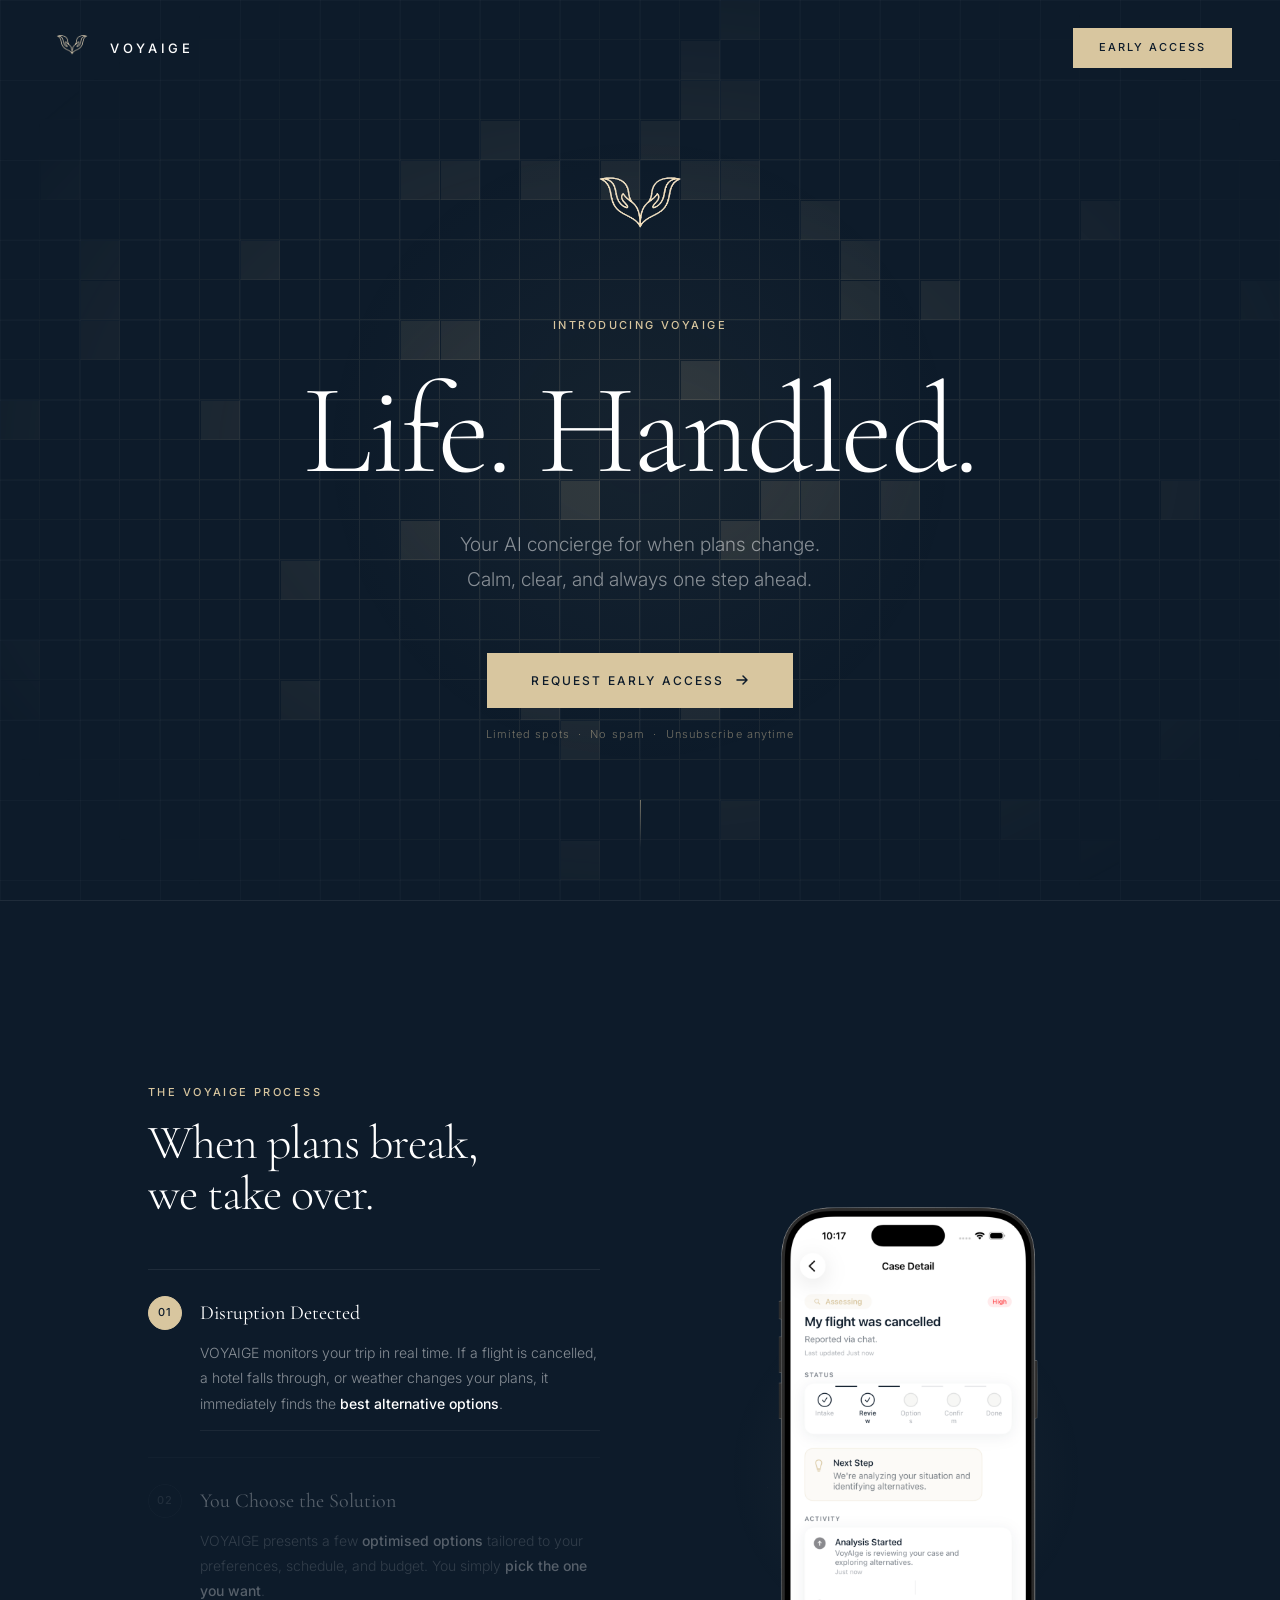
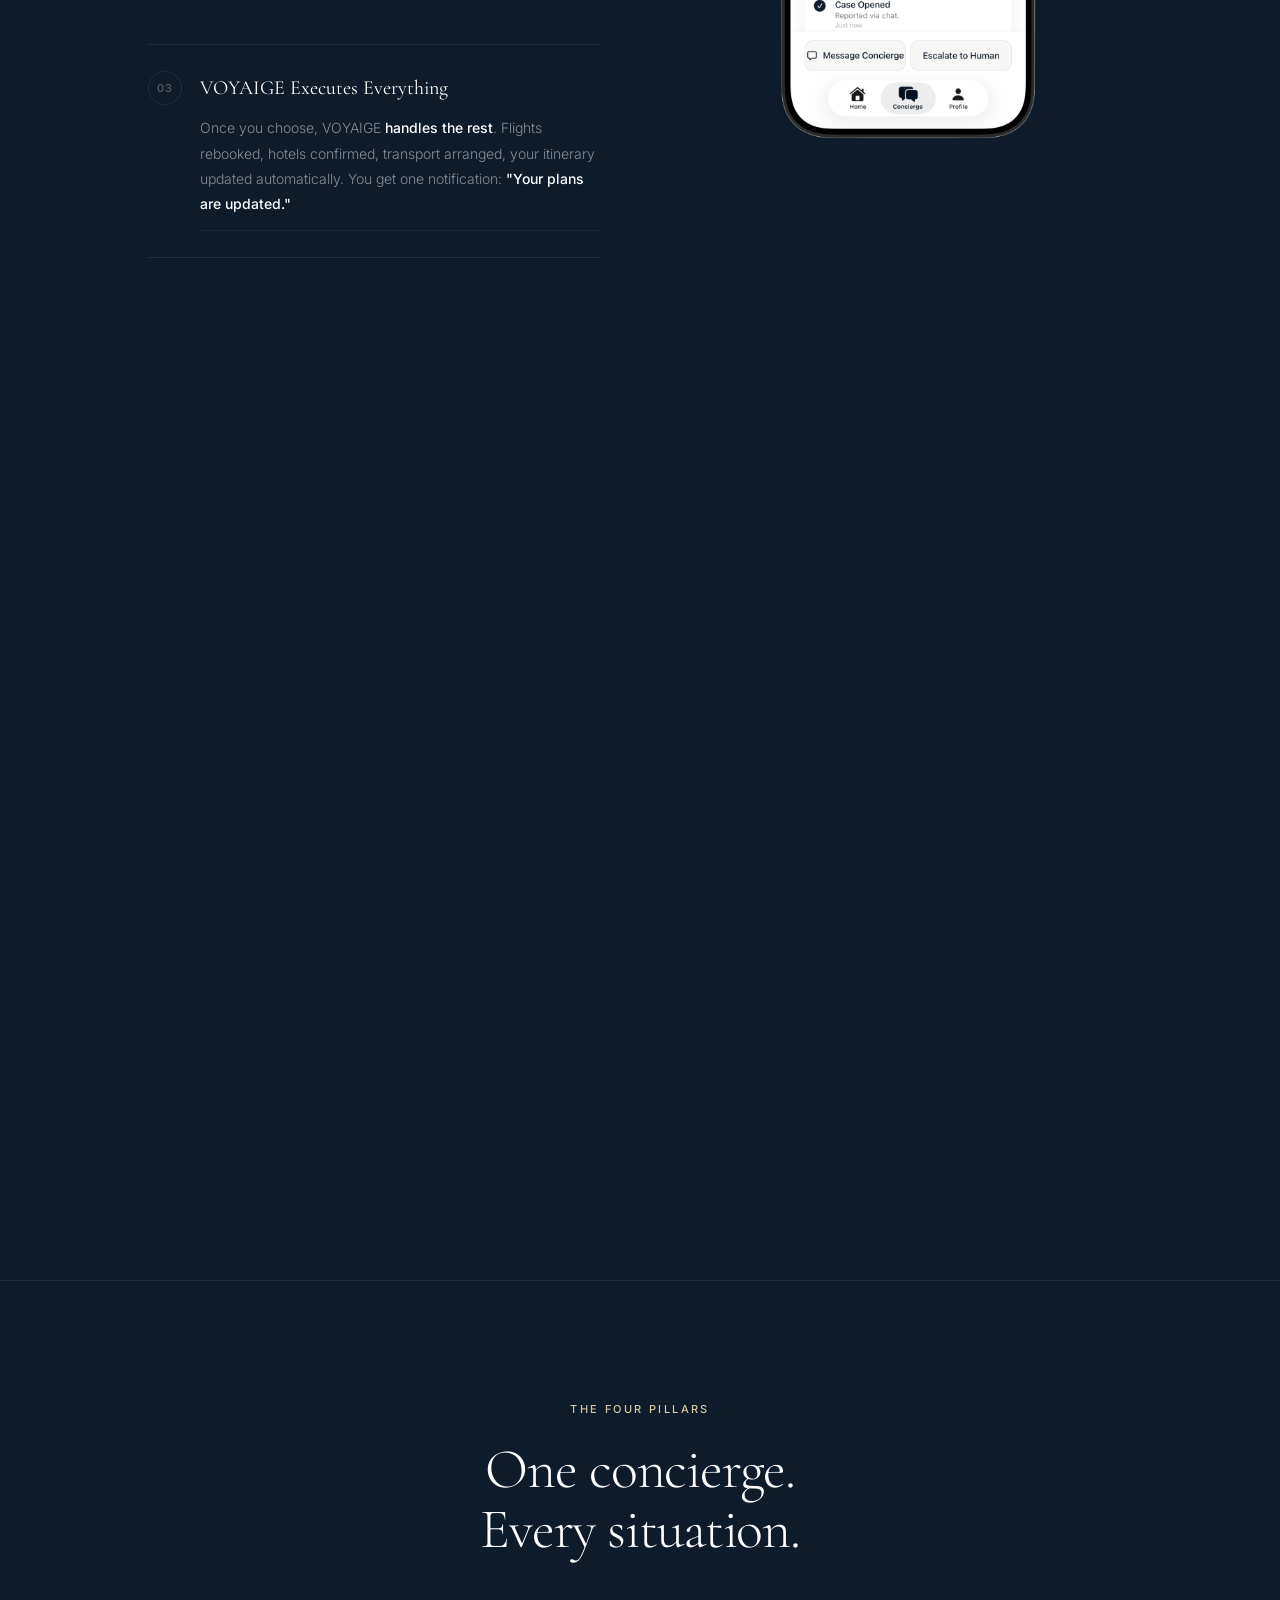
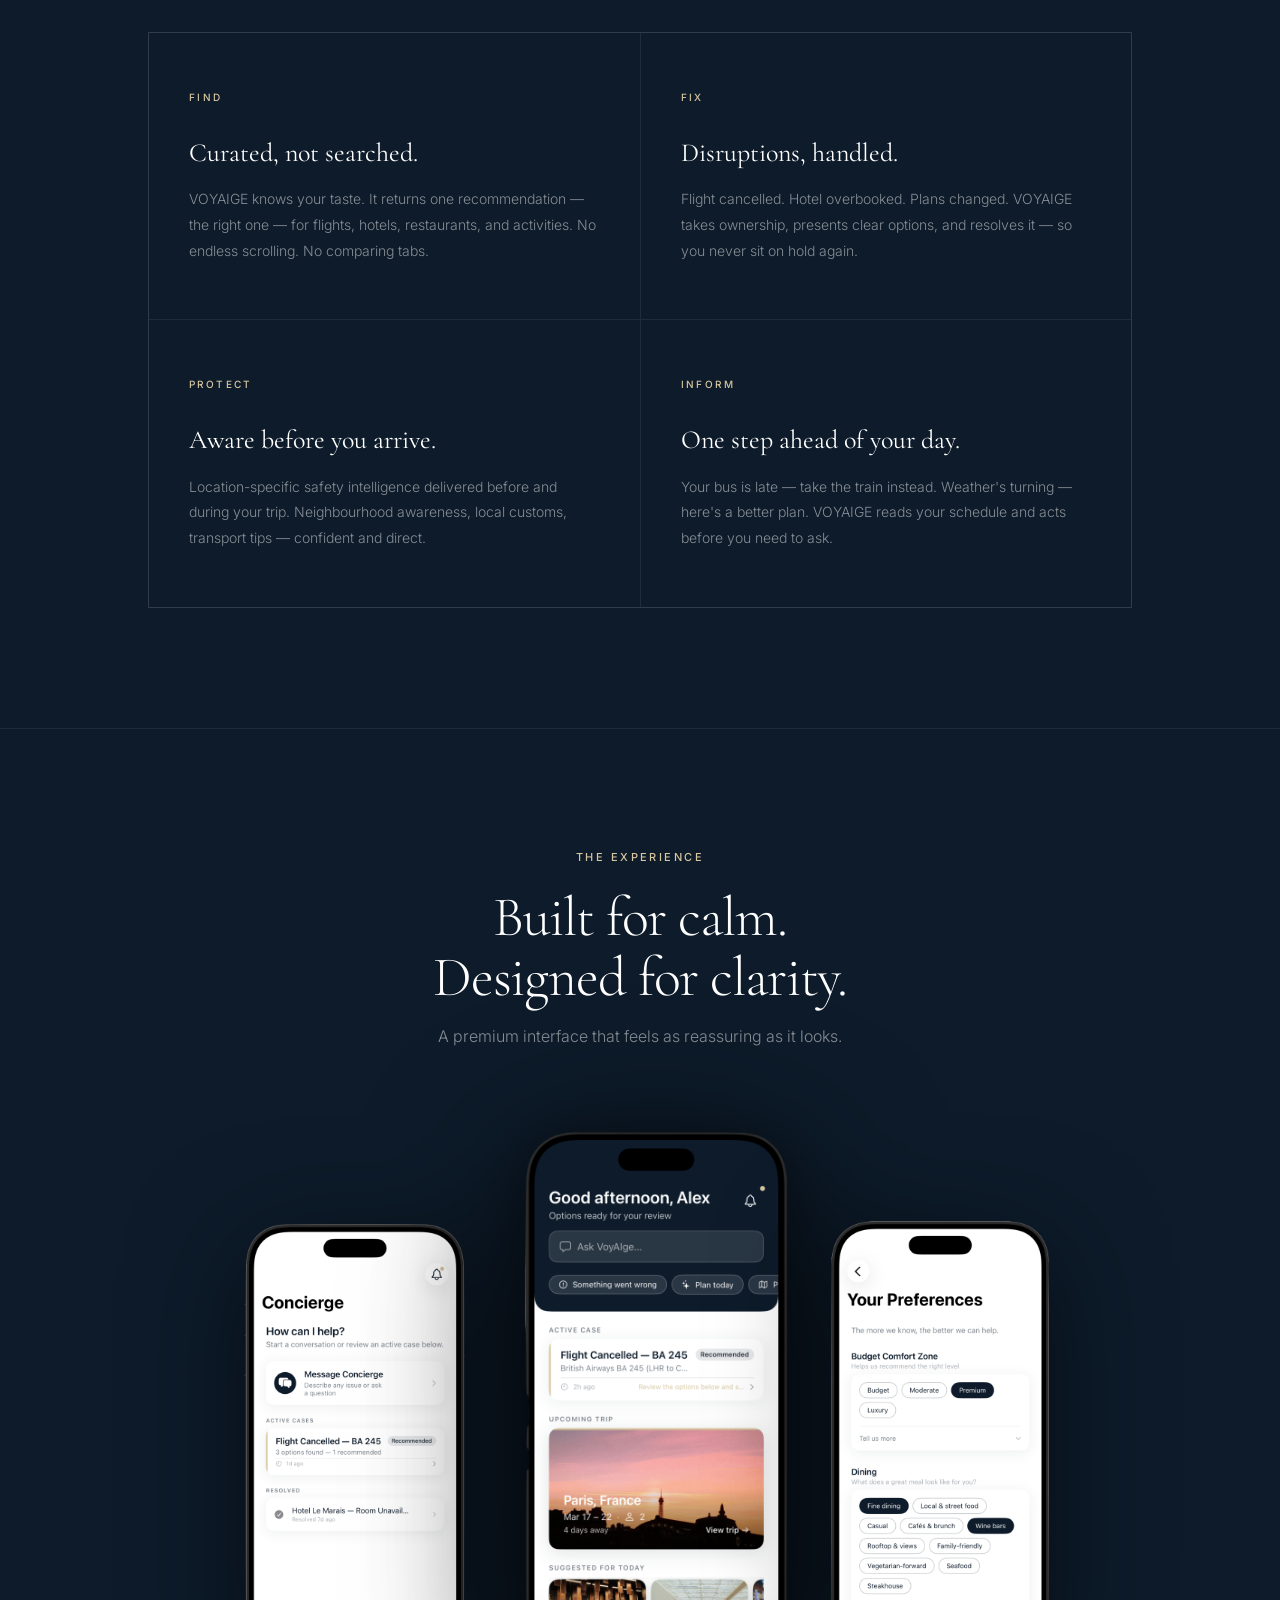
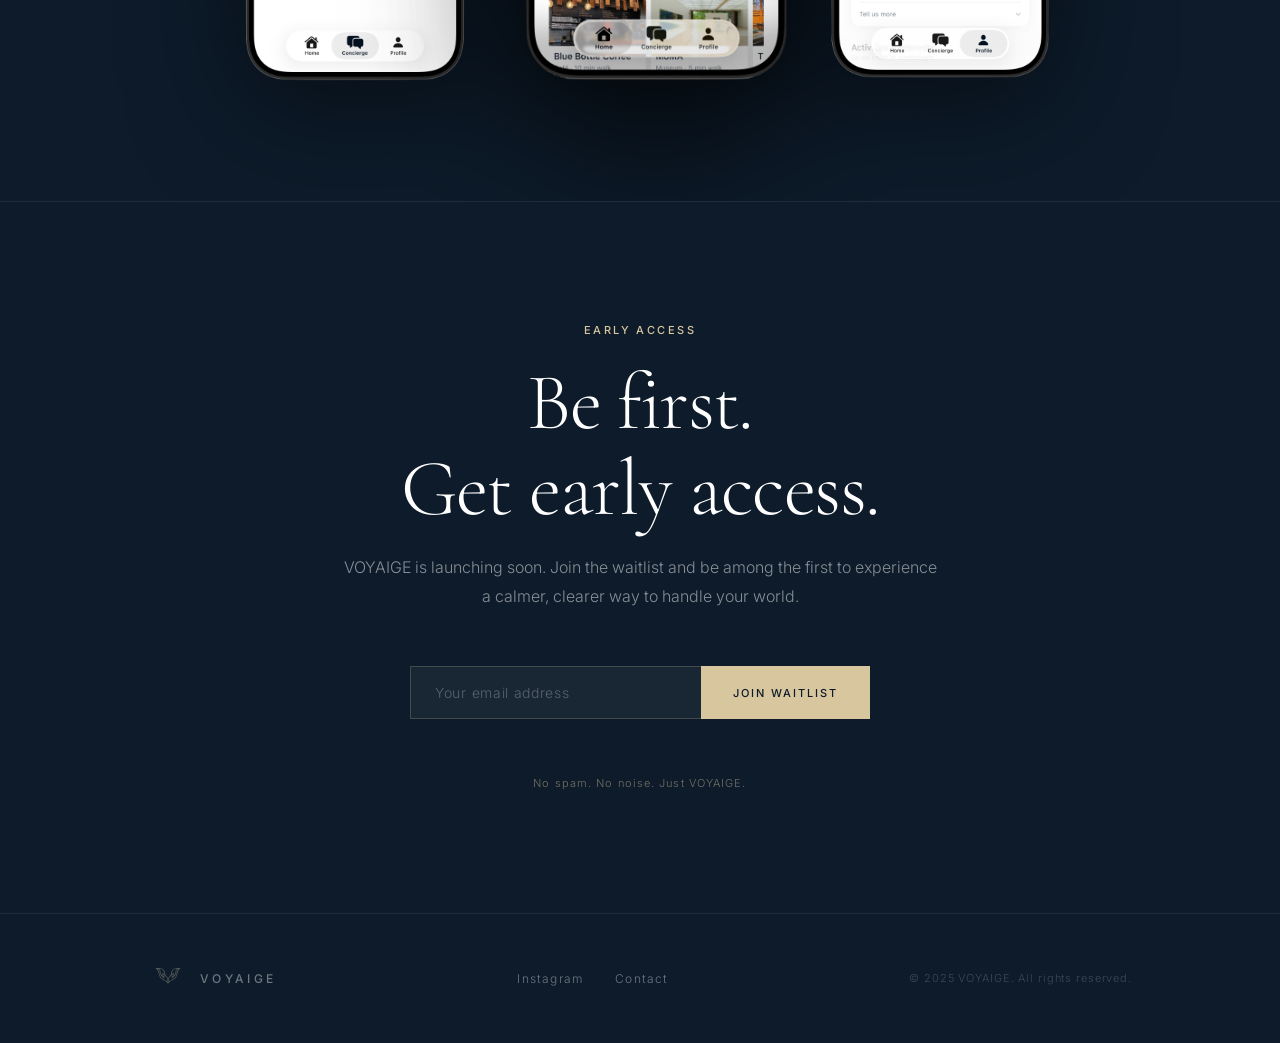
==== commit 770497e4: "fix: the waitlist POST was blocked by its own Content-Type Reported by a friend of Ryan's: signing u" ====
--- a/index.html
+++ b/index.html
@@ -966,10 +966,21 @@
 
       let res;
       try {
+        // Form-encoded, NOT JSON — and the Content-Type is deliberately left
+        // for fetch to set. `application/x-www-form-urlencoded` is a
+        // CORS-safelisted content type, so this goes as a "simple request" and
+        // the browser sends it straight through.
+        //
+        // `application/json` is NOT safelisted: it forces a CORS preflight, and
+        // Loops answers OPTIONS with 405 `Method Not Allowed` (allow: POST). A
+        // preflight must return 2xx, so the browser blocked the POST, fetch
+        // rejected, and EVERY visitor got "we couldn't reach the server" with
+        // nothing recorded. Broken 2026-06-20 to 2026-08-29, found from a real
+        // report — invisible to curl, which does not enforce CORS.
+        // Do not add a Content-Type header here.
         res = await fetch(LOOPS_ENDPOINT, {
           method: 'POST',
-          headers: { 'Content-Type': 'application/json' },
-          body: JSON.stringify({ email }),
+          body: new URLSearchParams({ email }),
         });
       } catch {
         // Offline, or the request never left the browser (blocker/extension).
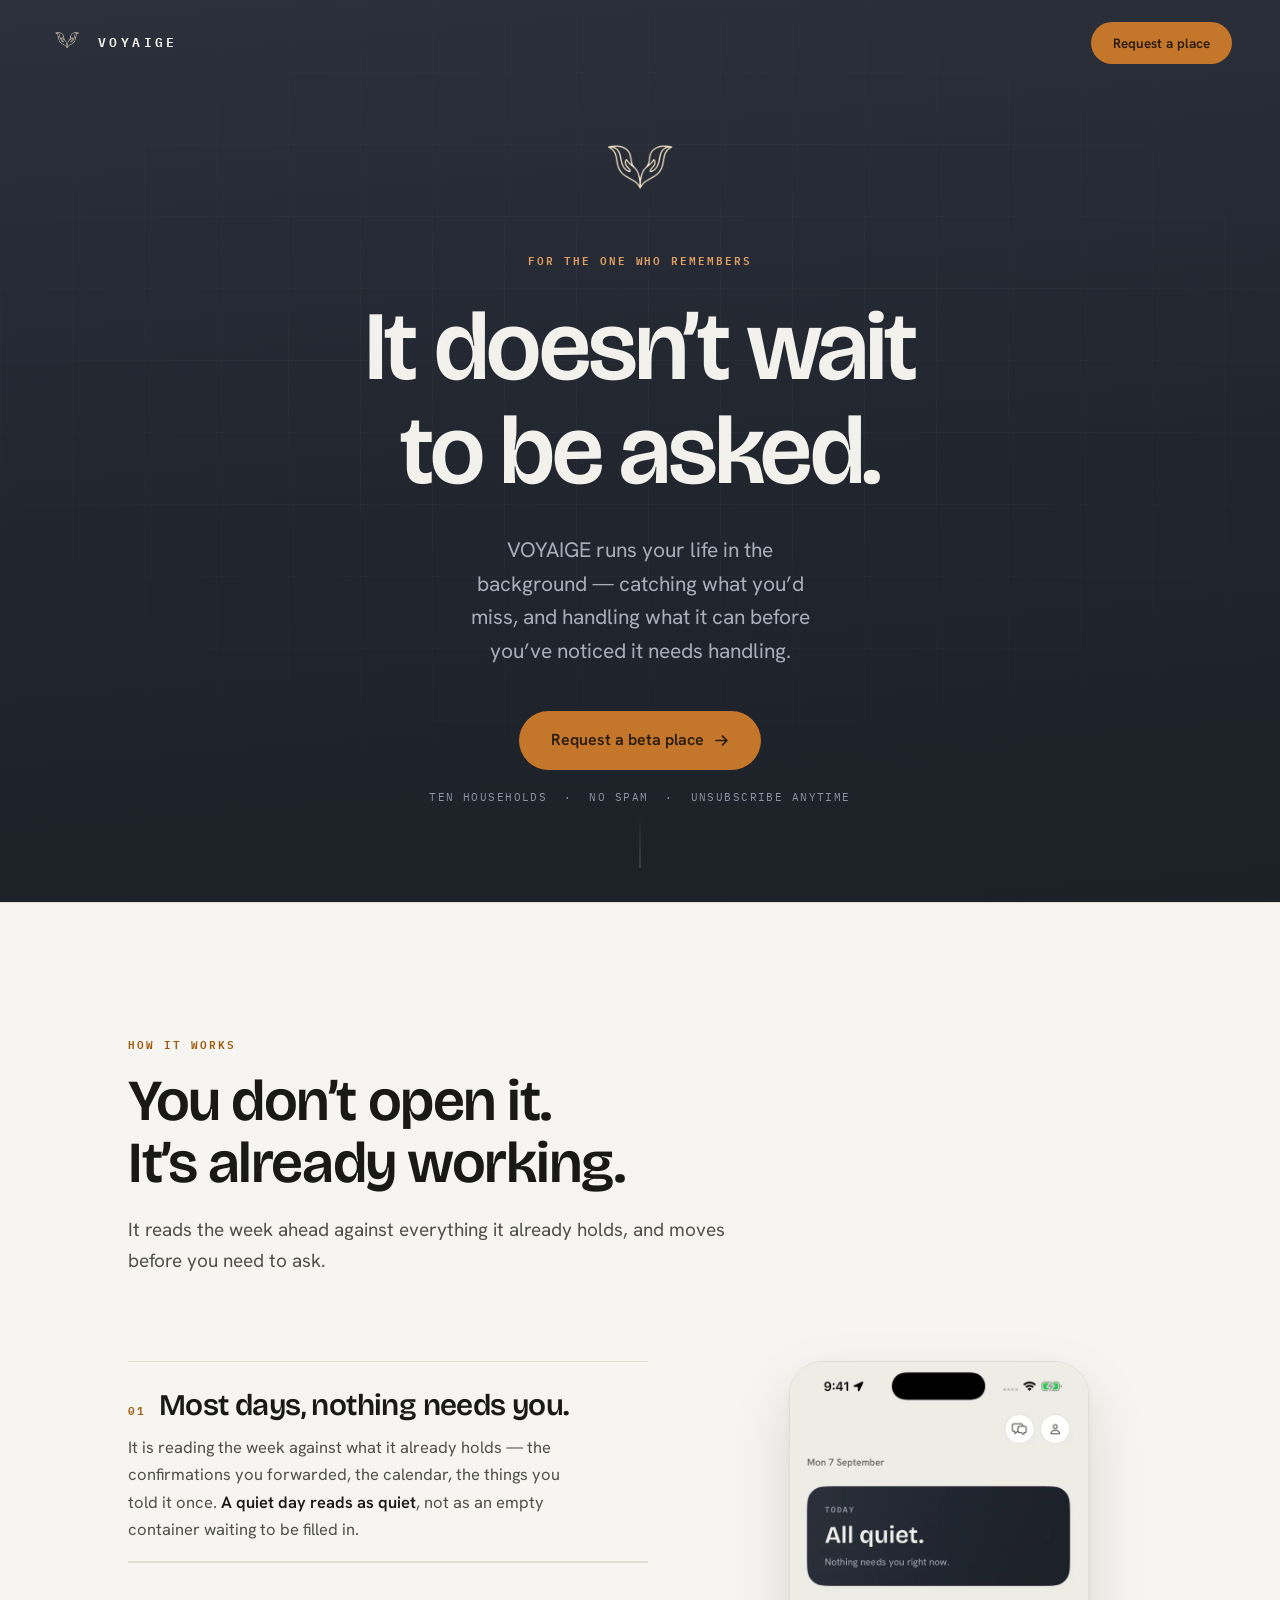
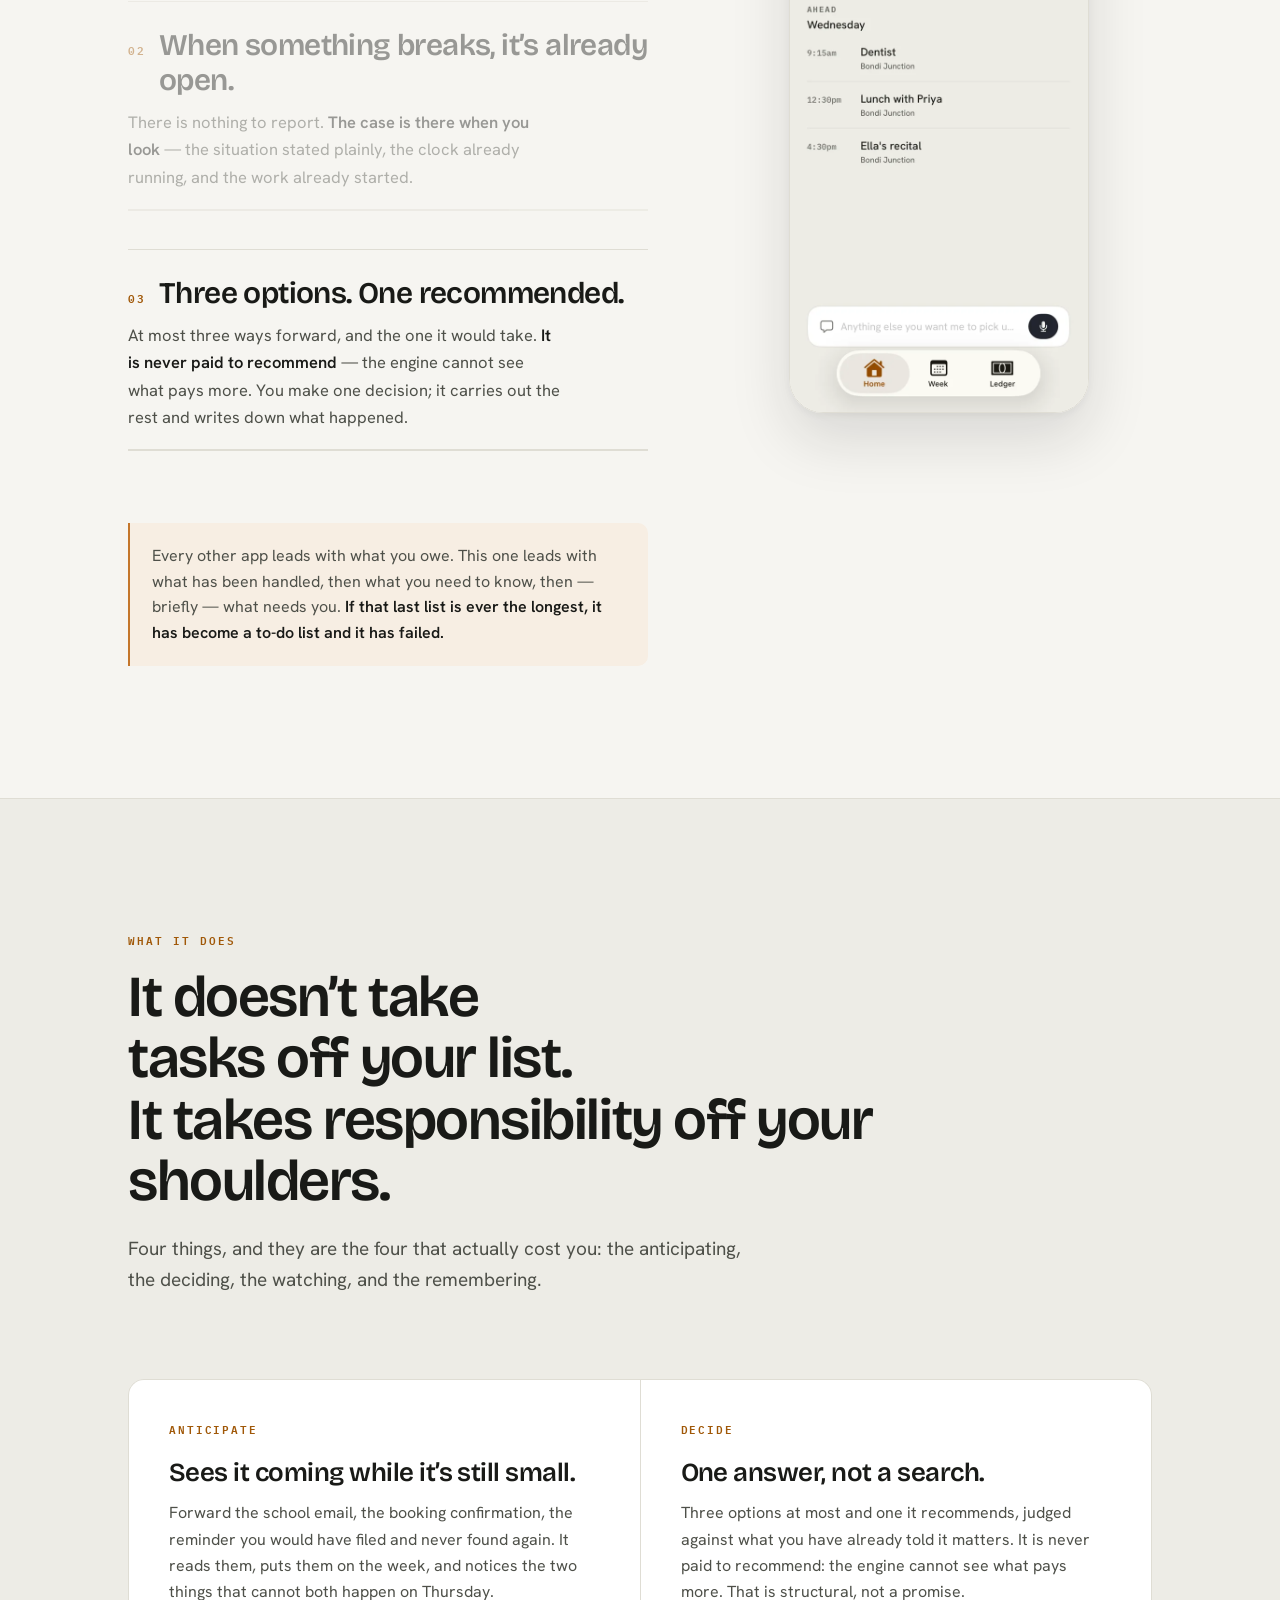
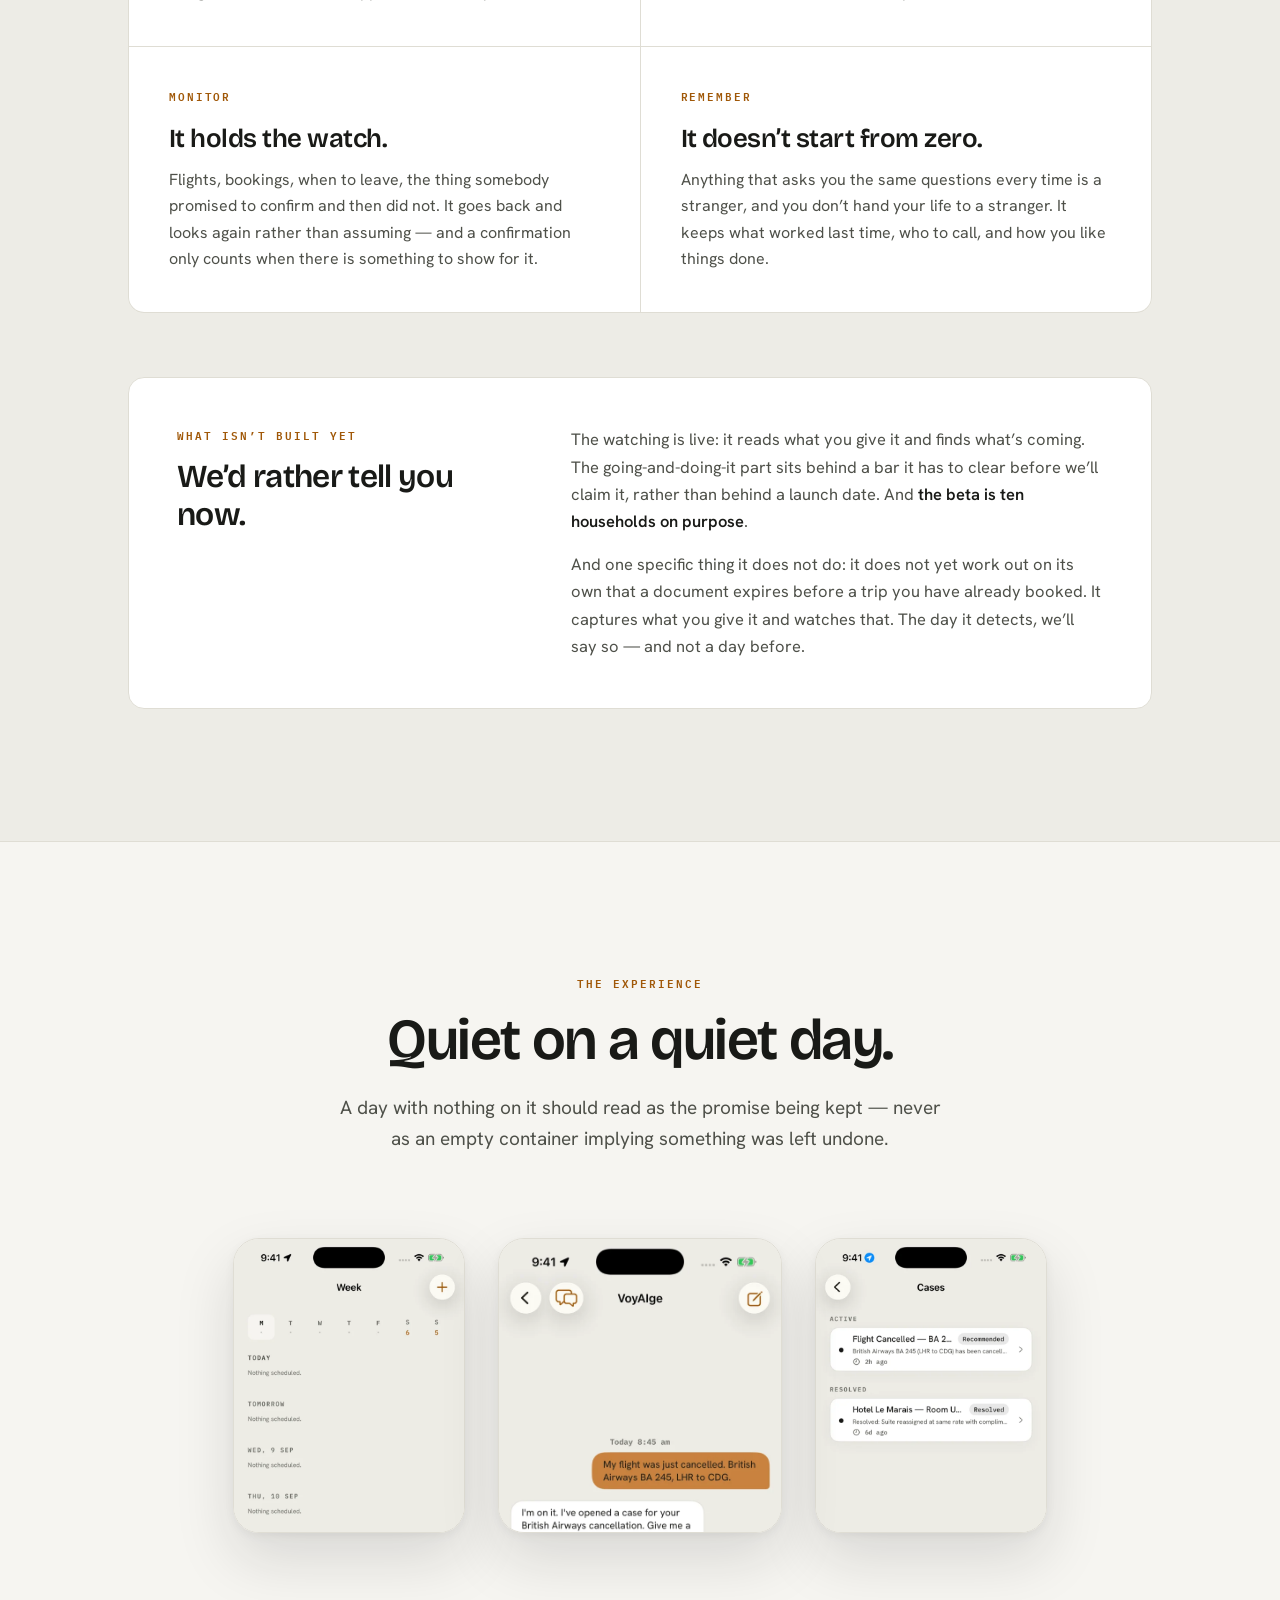
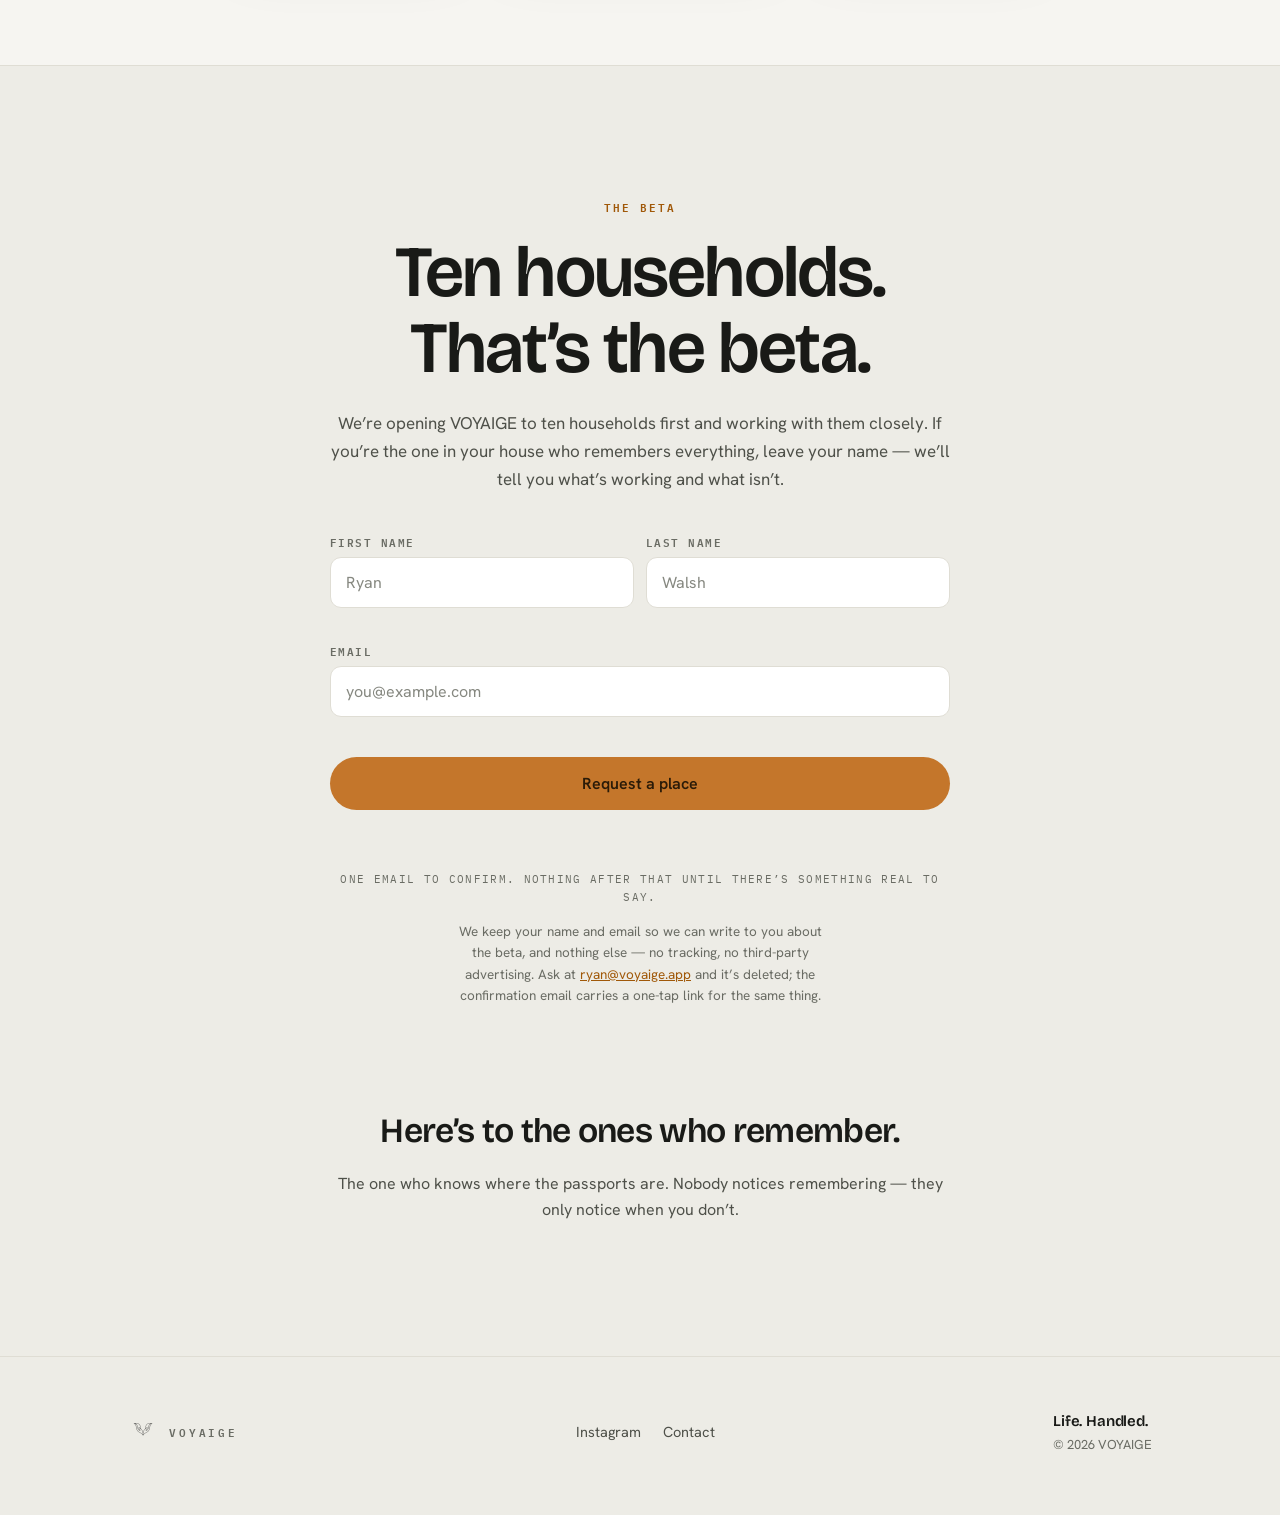
==== commit bfde6259: "feat(site): the life-wide rebuild — canon copy, Navy-to-Paper, verified waitlist Published from VOYA" ====
--- a/index.html
+++ b/index.html
@@ -3,1020 +3,388 @@
 <head>
   <meta charset="UTF-8">
   <meta name="viewport" content="width=device-width, initial-scale=1.0">
-  <title>VOYAIGE — Life. Handled.</title>
-  <meta name="description" content="Your AI concierge for when plans change. Calm, clear, and always one step ahead.">
-  <meta property="og:title" content="VOYAIGE — Life. Handled.">
-  <meta property="og:description" content="Your AI concierge for when plans change.">
+
+  <!--
+    Rewritten 2026-09-07 to .notes/reference/VOYAIGE_CONTENT_CANON_202608.md
+    and the six functions in VOYAIGE/CLAUDE.md.
+
+    WHAT WAS HERE BEFORE, so nobody restores it by accident: the hero read
+    "Your AI concierge for when plans change" — the retired one-liner, named in
+    canon §9 for leading with a category noun that drags travel behind it. The
+    features section led with "The four pillars" (Find / Fix / Protect /
+    Inform), which VOYAIGE/CLAUDE.md explicitly stopped being the frame on
+    2026-08-26. And the whole "how it works" section was a flight-cancellation
+    story, on a page for a product whose defining trait is that its user is
+    chronically over-capacity, not that they travel.
+
+    THE FIVE CHECKS anything on this page has to pass (canon §13):
+      1. leads with the posture, never a category noun
+      2. every claim inside its gate — nothing here claims execution as
+         shipped, and no dollar figure appears anywhere, because the value
+         ledger's gate (§8) is that no dollar figure goes public before the
+         ledger has produced one
+      3. the unit is consequence, never hours returned
+      4. right register for the audience — this is a parent-facing page, so no
+         strategy vocabulary and no competitor names
+      5. nothing from the never-say list: no "concierge", no "AI-powered", no
+         "assistant", no "always on", no emojis, no plane or boarding-pass
+         motifs, no "voyage" wordplay
+  -->
+
+  <title>VOYAIGE — It doesn&rsquo;t wait to be asked.</title>
+  <meta name="description" content="VOYAIGE runs your life in the background — catching what you'd miss, and handling what it can before you've noticed it needs handling.">
+
+  <meta property="og:title" content="VOYAIGE — It doesn&rsquo;t wait to be asked.">
+  <meta property="og:description" content="VOYAIGE runs your life in the background — catching what you'd miss, and handling what it can before you've noticed it needs handling.">
   <meta property="og:type" content="website">
-
+  <meta property="og:url" content="https://voyaige.app/">
+  <meta property="og:image" content="https://voyaige.app/assets/logo-mark.png">
+  <meta name="twitter:card" content="summary">
+  <meta name="theme-color" content="#EDECE6">
+  <link rel="canonical" href="https://voyaige.app/">
+  <link rel="icon" href="assets/logo-mark.png">
+
+  <!-- The app's own three faces: Bricolage Grotesque (display), Hanken
+       Grotesk (interface), IBM Plex Mono (data). Same files the iOS app
+       bundles, so the site and the product are set in one voice. -->
   <link rel="preconnect" href="https://fonts.googleapis.com">
   <link rel="preconnect" href="https://fonts.gstatic.com" crossorigin>
-  <link href="https://fonts.googleapis.com/css2?family=Cormorant+Garamond:ital,wght@0,300;0,400;0,500;1,300;1,400&family=Inter:wght@300;400;500&display=swap" rel="stylesheet">
-
-  <style>
-    /* =============================================
-       RESET & TOKENS
-    ============================================= */
-    *, *::before, *::after { box-sizing: border-box; margin: 0; padding: 0; }
-
-    :root {
-      --navy:        #0D1B2A;
-      --navy-mid:    #112030;
-      --navy-light:  #1a2e42;
-      --white:       #FFFFFF;
-      --gold:        #D8C69F;
-      --gold-hover:  #e8d9b8;
-      --gold-deep:   #b8a87e;
-      --pill-red:    #c47c7c;
-      --gold-dim:    rgba(216,198,159,0.5);
-      --gold-subtle: rgba(216,198,159,0.12);
-      --white-dim:   rgba(255,255,255,0.5);
-      --white-faint: rgba(255,255,255,0.28);
-      --border:      rgba(255,255,255,0.08);
-    }
-
-    html { scroll-behavior: smooth; }
-
-    body {
-      background: var(--navy);
-      color: var(--white);
-      font-family: 'Inter', sans-serif;
-      font-weight: 300;
-      line-height: 1.6;
-      -webkit-font-smoothing: antialiased;
-      overflow-x: hidden;
-    }
-
-    /* ── Subtle grid on all sections (static lines) ── */
-    body::before {
-      content: '';
-      position: fixed;
-      inset: 0;
-      background-image:
-        linear-gradient(rgba(255,255,255,0.022) 1px, transparent 1px),
-        linear-gradient(90deg, rgba(255,255,255,0.022) 1px, transparent 1px);
-      background-size: 80px 80px;
-      pointer-events: none;
-      z-index: 0;
-    }
-
-    .display {
-      font-family: 'Cormorant Garamond', serif;
-      font-weight: 300;
-      line-height: 1.08;
-      letter-spacing: -0.02em;
-    }
-
-    .eyebrow {
-      font-size: 11px;
-      font-weight: 500;
-      letter-spacing: 0.22em;
-      text-transform: uppercase;
-      color: var(--gold);
-    }
-
-    .container { max-width: 1080px; margin: 0 auto; padding: 0 48px; position: relative; z-index: 1; }
-
-    section { padding: 120px 0; position: relative; }
-
-    /* =============================================
-       NAV
-    ============================================= */
-    nav {
-      position: fixed;
-      top: 0; left: 0; right: 0;
-      z-index: 100;
-      padding: 28px 48px;
-      display: flex;
-      align-items: center;
-      justify-content: space-between;
-      transition: background 0.5s, backdrop-filter 0.5s, padding 0.4s;
-    }
-
-    nav.scrolled {
-      padding: 16px 48px;
-      background: rgba(13,27,42,0.92);
-      backdrop-filter: blur(24px);
-      -webkit-backdrop-filter: blur(24px);
-      border-bottom: 1px solid var(--border);
-    }
-
-    .nav-logo { display: flex; align-items: center; gap: 14px; text-decoration: none; }
-    .nav-wordmark { font-size: 13px; font-weight: 500; letter-spacing: 0.28em; color: var(--white); }
-
-    .nav-cta {
-      font-size: 11px; font-weight: 500; letter-spacing: 0.18em;
-      text-transform: uppercase; color: var(--navy); background: var(--gold);
-      padding: 11px 26px; text-decoration: none; display: inline-block;
-      transition: background 0.2s, transform 0.2s;
-    }
-    .nav-cta:hover { background: var(--gold-hover); transform: translateY(-1px); }
-
-    /* =============================================
-       HERO
-    ============================================= */
-    #hero {
-      min-height: 100vh;
-      display: flex;
-      flex-direction: column;
-      align-items: center;
-      justify-content: center;
-      text-align: center;
-      padding: 0 32px;
-      position: relative;
-      overflow: hidden;
-    }
-
-    /* Animated grid SVG — inserted by JS */
-    #hero-grid {
-      position: absolute;
-      inset: 0;
-      width: 100%; height: 100%;
-      pointer-events: none;
-      z-index: 0;
-      /* Radial mask: visible at centre, fades to transparent at edges */
-      mask-image: radial-gradient(ellipse 75% 75% at 50% 50%, white 10%, transparent 80%);
-      -webkit-mask-image: radial-gradient(ellipse 75% 75% at 50% 50%, white 10%, transparent 80%);
-    }
-
-    /* Radial gold glow behind hero content */
-    .hero-glow {
-      position: absolute; top: 50%; left: 50%;
-      transform: translate(-50%, -50%);
-      width: 700px; height: 700px;
-      background: radial-gradient(circle, rgba(216,198,159,0.045) 0%, transparent 65%);
-      pointer-events: none; z-index: 0;
-    }
-
-    .hero-content { position: relative; z-index: 1; }
-
-    .hero-mark {
-      margin-bottom: 52px;
-      opacity: 0; transform: translateY(16px);
-      animation: fadeUp 1s ease 0.2s forwards;
-    }
-
-    .hero-eyebrow {
-      margin-bottom: 28px;
-      opacity: 0;
-      animation: fadeUp 1s ease 0.5s forwards;
-    }
-
-    .hero-headline { font-size: clamp(72px, 11vw, 128px); margin-bottom: 28px; }
-
-    .hero-headline .word { display: inline-block; }
-    .hero-headline .word + .word { margin-left: 0.22em; }
-    .hero-headline .letter {
-      display: inline-block;
-      opacity: 0; transform: translateY(60px);
-      animation: letterSpring 0.7s cubic-bezier(0.34, 1.56, 0.64, 1) forwards;
-    }
-
-    .hero-sub {
-      font-size: clamp(16px, 1.8vw, 19px); color: var(--white-dim);
-      max-width: 400px; margin: 0 auto 56px; line-height: 1.8; font-weight: 300;
-      opacity: 0; animation: fadeUp 1s ease 1.4s forwards;
-    }
-
-    .hero-cta-group {
-      display: flex; flex-direction: column; align-items: center; gap: 18px;
-      opacity: 0; animation: fadeUp 1s ease 1.6s forwards;
-    }
-
-    .btn-primary {
-      display: inline-flex; align-items: center; gap: 10px;
-      background: var(--gold); color: var(--navy);
-      font-family: 'Inter', sans-serif; font-size: 12px; font-weight: 500;
-      letter-spacing: 0.18em; text-transform: uppercase;
-      padding: 18px 44px; text-decoration: none; border: none; cursor: pointer;
-      transition: background 0.25s, transform 0.25s;
-    }
-    .btn-primary:hover { background: var(--gold-hover); transform: translateY(-2px); }
-    .btn-primary:hover svg { transform: translateX(3px); }
-    .btn-primary svg { transition: transform 0.25s; }
-
-    .hero-note { font-size: 11px; color: var(--gold-dim); letter-spacing: 0.1em; }
-
-    .scroll-hint {
-      position: absolute; bottom: 52px; left: 50%; transform: translateX(-50%);
-      opacity: 0; animation: fadeUp 1s ease 2s forwards; z-index: 1;
-    }
-    .scroll-hint-line {
-      width: 1px; height: 48px;
-      background: linear-gradient(to bottom, var(--gold-dim), transparent);
-      animation: linePulse 2.4s ease-in-out infinite;
-    }
-
-    /* Grid square pulse — used by animated grid JS */
-    @keyframes gridSquarePulse {
-      0%, 100% { opacity: 0; }
-      50%       { opacity: 1; }
-    }
-
-    /* =============================================
-       HOW IT WORKS
-    ============================================= */
-    #how-it-works { border-top: 1px solid var(--border); }
-
-    .hiw-sticky {
-      position: sticky; top: 0; height: 100vh;
-      display: flex; align-items: center; overflow: hidden;
-    }
-
-    .hiw-inner {
-      width: 100%; display: grid;
-      grid-template-columns: 1fr 1fr;
-      gap: 80px; align-items: center;
-    }
-
-    .hiw-header { margin-bottom: 48px; }
-    .hiw-headline { font-size: clamp(30px, 3.8vw, 48px); margin-top: 16px; }
-
-    .hiw-step {
-      padding: 26px 0; border-top: 1px solid var(--border);
-      cursor: default; opacity: 0.3; transition: opacity 0.5s ease;
-    }
-    .hiw-step:last-child { border-bottom: 1px solid var(--border); }
-    .hiw-step.active { opacity: 1; }
-
-    .step-top { display: flex; align-items: center; gap: 18px; margin-bottom: 10px; }
-
-    .step-num-badge {
-      width: 34px; height: 34px; border-radius: 50%;
-      border: 1px solid var(--border); flex-shrink: 0;
-      display: flex; align-items: center; justify-content: center;
-      font-size: 11px; font-weight: 500; letter-spacing: 0.08em; color: var(--white-faint);
-      transition: border-color 0.4s, color 0.4s, background 0.4s;
-    }
-    .hiw-step.active .step-num-badge { border-color: var(--gold); color: var(--navy); background: var(--gold); }
-
-    .step-heading { font-family: 'Cormorant Garamond', serif; font-size: 20px; font-weight: 400; line-height: 1.2; }
-
-    .step-body { font-size: 14px; color: var(--white-dim); line-height: 1.8; padding-left: 52px; margin-bottom: 14px; }
-    .step-body strong { color: var(--white); font-weight: 500; }
-
-    .step-progress-track { margin-left: 52px; height: 1px; background: rgba(255,255,255,0.06); overflow: hidden; }
-    .step-progress-fill { height: 100%; width: 0%; background: var(--gold); }
-
-    /* Phone visual — right column */
-    .hiw-visual {
-      display: flex; align-items: center; justify-content: center;
-      position: relative;
-    }
-
-    .hiw-visual::before {
-      content: ''; position: absolute; top: 50%; left: 50%;
-      transform: translate(-50%,-50%);
-      width: 360px; height: 360px;
-      background: radial-gradient(circle, rgba(216,198,159,0.06) 0%, transparent 70%);
-      pointer-events: none;
-    }
-
-    /* Fixed-height container — all phones same height */
-    .hiw-phone-wrap {
-      position: relative;
-      width: 280px;
-      height: 540px;    /* fixed: all phone images render at this height */
-      overflow: hidden; /* clips any extra-wide images by tiny amount */
-    }
-
-    .hiw-screen {
-      position: absolute; inset: 0;
-      display: flex; align-items: flex-start; justify-content: center;
-      opacity: 0;
-      transform: translateY(20px) scale(0.97);
-      transition: opacity 0.6s ease, transform 0.6s ease;
-    }
-    .hiw-screen.active { opacity: 1; transform: translateY(0) scale(1); }
-
-    .hiw-screen img {
-      height: 100%;     /* fills container height — ensures all phones same size */
-      width: auto;
-      display: block;
-    }
-
-    /* =============================================
-       FEATURES
-    ============================================= */
-    #features { border-top: 1px solid var(--border); }
-    .features-header { text-align: center; margin-bottom: 72px; }
-    .features-headline { font-size: clamp(34px, 4.5vw, 56px); margin-top: 20px; }
-
-    .features-grid {
-      display: grid; grid-template-columns: repeat(2, 1fr);
-      border: 1px solid var(--border); gap: 1px; background: var(--border);
-    }
-    .feature-card { background: var(--navy); padding: 56px 40px; transition: background 0.35s; }
-    .feature-card:hover { background: var(--navy-mid); }
-
-    .feature-num { display: block; font-size: 10px; font-weight: 500; letter-spacing: 0.24em; text-transform: uppercase; color: var(--gold); margin-bottom: 32px; }
-    .feature-title { font-family: 'Cormorant Garamond', serif; font-size: 26px; font-weight: 400; line-height: 1.2; margin-bottom: 18px; }
-    .feature-body { font-size: 14px; color: var(--white-dim); line-height: 1.85; }
-
-    /* =============================================
-       APP PREVIEW
-    ============================================= */
-    #preview { border-top: 1px solid var(--border); text-align: center; overflow: hidden; }
-    .preview-header { margin-bottom: 72px; }
-    .preview-headline { font-size: clamp(34px, 4.5vw, 56px); margin-top: 20px; }
-    .preview-sub { font-size: 16px; color: var(--white-dim); margin-top: 16px; }
-
-    .phones-row {
-      display: flex;
-      align-items: flex-end;
-      justify-content: center;
-      gap: 20px;
-    }
-
-    /* Direct <img> display — drop-shadow follows the phone's natural shape */
-    .screen-img {
-      display: block;
-      transition: transform 0.4s ease, filter 0.4s ease;
-    }
-
-    .screen-img-main {
-      height: 560px;
-      width: auto;
-      filter: drop-shadow(0 40px 80px rgba(0,0,0,0.7)) drop-shadow(0 8px 24px rgba(0,0,0,0.4));
-    }
-
-    .screen-img-side {
-      height: 460px;
-      width: auto;
-      opacity: 0.6;
-      filter: drop-shadow(0 24px 56px rgba(0,0,0,0.5));
-    }
-
-    .screen-img:hover { transform: translateY(-8px); }
-    .screen-img-side:hover { opacity: 0.85; }
-
-    /* =============================================
-       WAITLIST
-    ============================================= */
-    #waitlist { border-top: 1px solid var(--border); text-align: center; }
-    .waitlist-inner { max-width: 600px; margin: 0 auto; }
-    .waitlist-headline { font-size: clamp(44px, 7vw, 80px); margin: 20px 0; }
-    .waitlist-sub { font-size: 16px; color: var(--white-dim); line-height: 1.8; margin-bottom: 56px; }
-
-    .waitlist-form { display: flex; max-width: 460px; margin: 0 auto 20px; }
-
-    .waitlist-input {
-      flex: 1; background: rgba(255,255,255,0.05);
-      border: 1px solid rgba(216,198,159,0.22); border-right: none;
-      color: var(--white); font-family: 'Inter', sans-serif;
-      font-size: 14px; font-weight: 300; padding: 17px 24px; outline: none;
-      transition: border-color 0.25s, background 0.25s;
-    }
-    .waitlist-input::placeholder { color: rgba(255,255,255,0.28); letter-spacing: 0.05em; }
-    .waitlist-input:focus { border-color: var(--gold-dim); background: rgba(255,255,255,0.07); }
-
-    .waitlist-submit {
-      background: var(--gold); color: var(--navy); font-family: 'Inter', sans-serif;
-      font-size: 11px; font-weight: 500; letter-spacing: 0.18em; text-transform: uppercase;
-      padding: 17px 32px; border: none; cursor: pointer;
-      transition: background 0.2s; white-space: nowrap;
-    }
-    .waitlist-submit:hover { background: var(--gold-hover); }
-    .waitlist-submit:disabled { cursor: default; }
-    .waitlist-submit.is-sent { background: var(--gold-deep); }
-
-    /* Reserves its own height so the layout doesn't jump when a result lands. */
-    .waitlist-status {
-      max-width: 460px; margin: 0 auto 16px; min-height: 20px;
-      font-size: 13px; line-height: 1.6;
-    }
-    .waitlist-status.is-error   { color: var(--pill-red); }
-    .waitlist-status.is-success { color: var(--gold); }
-
-    .waitlist-note { font-size: 11px; color: var(--gold-dim); letter-spacing: 0.1em; }
-
-    /* =============================================
-       FOOTER
-    ============================================= */
-    footer { border-top: 1px solid var(--border); padding: 48px 0; position: relative; z-index: 1; }
-
-    .footer-inner { display: flex; align-items: center; justify-content: space-between; flex-wrap: wrap; gap: 24px; }
-
-    .footer-logo { display: flex; align-items: center; gap: 12px; text-decoration: none; }
-    .footer-wordmark { font-size: 12px; font-weight: 500; letter-spacing: 0.28em; color: rgba(255,255,255,0.4); }
-
-    .footer-links { display: flex; align-items: center; gap: 32px; }
-    .footer-link { font-size: 12px; letter-spacing: 0.1em; color: rgba(255,255,255,0.4); text-decoration: none; transition: color 0.2s; }
-    .footer-link:hover { color: var(--gold); }
-
-    .footer-copy { font-size: 11px; color: rgba(255,255,255,0.2); letter-spacing: 0.08em; }
-
-    /* =============================================
-       ANIMATIONS
-    ============================================= */
-    @keyframes fadeUp {
-      to { opacity: 1; transform: translateY(0); }
-    }
-    @keyframes letterSpring {
-      to { opacity: 1; transform: translateY(0); }
-    }
-    @keyframes linePulse {
-      0%, 100% { opacity: 0.35; }
-      50%       { opacity: 1; }
-    }
-
-    /* Scroll reveal */
-    .reveal { opacity: 0; transform: translateY(28px); transition: opacity 0.85s ease, transform 0.85s ease; }
-    .reveal.visible { opacity: 1; transform: translateY(0); }
-    .reveal-d1 { transition-delay: 0.1s; }
-    .reveal-d2 { transition-delay: 0.2s; }
-    .reveal-d3 { transition-delay: 0.3s; }
-    .reveal-d4 { transition-delay: 0.45s; }
-
-    /* =============================================
-       RESPONSIVE
-    ============================================= */
-    @media (max-width: 900px) {
-      nav { padding: 20px 24px; }
-      nav.scrolled { padding: 14px 24px; }
-      section { padding: 88px 0; }
-      .container { padding: 0 24px; }
-
-      /* Disable sticky scroll on mobile — normal flow instead */
-      #how-it-works { height: auto !important; }
-      .hiw-sticky { position: relative; height: auto; overflow: visible; }
-      .hiw-inner { grid-template-columns: 1fr; gap: 40px; }
-      .hiw-left { order: 2; }
-      .hiw-visual { order: 1; }
-      .hiw-visual::before { width: 260px; height: 260px; }
-      .hiw-phone-wrap { width: 200px; height: 400px; }
-
-      /* Only show the active step on mobile */
-      .hiw-step { display: none; }
-      .hiw-step.active { display: block; }
-
-      .features-grid { grid-template-columns: 1fr 1fr; }
-    }
-
-    @media (max-width: 600px) {
-      .hiw-phone-wrap { width: 180px; height: 360px; }
-
-      .features-grid { grid-template-columns: 1fr; }
-
-      .screen-img-side { display: none; }
-      .screen-img-main { height: 480px; }
-
-      .footer-inner { flex-direction: column; align-items: flex-start; }
-    }
-
-    @media (max-width: 560px) {
-      section { padding: 72px 0; }
-      .waitlist-form { flex-direction: column; }
-      .waitlist-input { border-right: 1px solid rgba(216,198,159,0.22); border-bottom: none; }
-      .waitlist-submit { padding: 16px; }
-    }
-  </style>
+  <link rel="stylesheet" href="https://fonts.googleapis.com/css2?family=Bricolage+Grotesque:opsz,wght@12..96,600&amp;family=Hanken+Grotesk:wght@400;500;600&amp;family=IBM+Plex+Mono:wght@500;600&amp;display=swap">
+
+  <!-- Sets the class the reveal animation is scoped to, before first paint.
+       If this never runs — JS blocked, script error — every .reveal element
+       stays at full opacity and the page renders complete rather than blank.
+       See the Reveal section of styles/site.css. -->
+  <script>document.documentElement.className += ' js';</script>
+
+  <link rel="stylesheet" href="styles/site.css">
 </head>
 <body>
 
-  <!-- ===== NAV ===== -->
+  <!-- ═══════════ NAV ═══════════ -->
   <nav id="nav">
     <a href="#hero" class="nav-logo" aria-label="VOYAIGE home">
-      <img src="assets/logo-mark.png" alt="" aria-hidden="true" width="48" height="40" style="display:block;">
+      <img src="assets/logo-mark.webp" alt="" aria-hidden="true" width="240" height="216">
       <span class="nav-wordmark">VOYAIGE</span>
     </a>
-    <a href="#waitlist" class="nav-cta">Early Access</a>
+    <a href="#waitlist" class="nav-cta">Request a place</a>
   </nav>
 
 
-  <!-- ===== HERO ===== -->
+  <!-- ═══════════ HERO — the stage ═══════════ -->
   <section id="hero">
-    <!-- Animated grid populated by JS -->
-    <svg id="hero-grid" aria-hidden="true" fill="none" xmlns="http://www.w3.org/2000/svg"></svg>
-    <div class="hero-glow" aria-hidden="true"></div>
-
-    <div class="hero-content">
+    <div class="hero-inner">
       <div class="hero-mark">
-        <img src="assets/logo-mark.png" alt="" aria-hidden="true" width="130" height="108" style="display:block; margin: 0 auto;">
-      </div>
-
-      <p class="eyebrow hero-eyebrow">Introducing VOYAIGE</p>
-
-      <h1 class="display hero-headline" id="heroHeadline">Life. Handled.</h1>
+        <img src="assets/logo-mark.webp" alt="" aria-hidden="true" width="240" height="216">
+      </div>
+
+      <p class="eyebrow hero-eyebrow">For the one who remembers</p>
+
+      <h1 class="display hero-headline">It doesn&rsquo;t wait to be asked.</h1>
 
       <p class="hero-sub">
-        Your AI concierge for when plans change.<br>
-        Calm, clear, and always one step ahead.
+        VOYAIGE runs your life in the background &mdash; catching what you&rsquo;d miss,
+        and handling what it can before you&rsquo;ve noticed it needs handling.
       </p>
 
       <div class="hero-cta-group">
         <a href="#waitlist" class="btn-primary">
-          Request Early Access
-          <svg width="14" height="14" viewBox="0 0 14 14" fill="none" aria-hidden="true">
-            <path d="M2 7h10M8 3l4 4-4 4" stroke="currentColor" stroke-width="1.5" stroke-linecap="round" stroke-linejoin="round"/>
+          Request a beta place
+          <svg width="15" height="15" viewBox="0 0 14 14" fill="none" aria-hidden="true">
+            <path d="M2 7h10M8 3l4 4-4 4" stroke="currentColor" stroke-width="1.6" stroke-linecap="round" stroke-linejoin="round"/>
           </svg>
         </a>
-        <span class="hero-note">Limited spots &nbsp;·&nbsp; No spam &nbsp;·&nbsp; Unsubscribe anytime</span>
-      </div>
-    </div>
-
-    <div class="scroll-hint" aria-hidden="true">
-      <div class="scroll-hint-line"></div>
-    </div>
-  </section>
-
-
-  <!-- ===== HOW IT WORKS ===== -->
+        <span class="hero-note">Ten households &nbsp;&middot;&nbsp; No spam &nbsp;&middot;&nbsp; Unsubscribe anytime</span>
+      </div>
+    </div>
+    <div class="scroll-hint" aria-hidden="true"></div>
+  </section>
+
+
+  <!-- ═══════════ HOW IT WORKS ═══════════ -->
   <section id="how-it-works">
-    <div class="hiw-sticky">
-      <div class="container">
-        <div class="hiw-inner">
-
-          <div class="hiw-left">
-            <div class="hiw-header">
-              <p class="eyebrow">The VOYAIGE process</p>
-              <h2 class="display hiw-headline">
-                When plans break,<br>we take over.
-              </h2>
-            </div>
-
-            <div id="hiwSteps">
-              <div class="hiw-step active" data-step="0">
-                <div class="step-top">
-                  <div class="step-num-badge">01</div>
-                  <h3 class="step-heading">Disruption Detected</h3>
-                </div>
-                <p class="step-body">
-                  VOYAIGE monitors your trip in real time. If a flight is cancelled,
-                  a hotel falls through, or weather changes your plans, it immediately
-                  finds the <strong>best alternative options</strong>.
-                </p>
-                <div class="step-progress-track"><div class="step-progress-fill" id="fill-0"></div></div>
-              </div>
-
-              <div class="hiw-step" data-step="1">
-                <div class="step-top">
-                  <div class="step-num-badge">02</div>
-                  <h3 class="step-heading">You Choose the Solution</h3>
-                </div>
-                <p class="step-body">
-                  VOYAIGE presents a few <strong>optimised options</strong> tailored to
-                  your preferences, schedule, and budget. You simply
-                  <strong>pick the one you want</strong>.
-                </p>
-                <div class="step-progress-track"><div class="step-progress-fill" id="fill-1"></div></div>
-              </div>
-
-              <div class="hiw-step" data-step="2">
-                <div class="step-top">
-                  <div class="step-num-badge">03</div>
-                  <h3 class="step-heading">VOYAIGE Executes Everything</h3>
-                </div>
-                <p class="step-body">
-                  Once you choose, VOYAIGE <strong>handles the rest</strong>. Flights rebooked,
-                  hotels confirmed, transport arranged, your itinerary updated automatically.
-                  You get one notification: <strong>"Your plans are updated."</strong>
-                </p>
-                <div class="step-progress-track"><div class="step-progress-fill" id="fill-2"></div></div>
-              </div>
-            </div>
-          </div>
-
-          <!-- Phone visual -->
-          <div class="hiw-visual">
-            <div class="hiw-phone-wrap" id="hiwPhones">
-              <div class="hiw-screen active" data-screen="0">
-                <img src="assets/screen-analysing.png" alt="VOYAIGE analysing your disruption" loading="lazy">
-              </div>
-              <div class="hiw-screen" data-screen="1">
-                <img src="assets/screen-options.png" alt="VOYAIGE presenting your options" loading="lazy">
-              </div>
-              <div class="hiw-screen" data-screen="2">
-                <img src="assets/screen-resolved.png" alt="VOYAIGE — resolved and handled" loading="lazy">
-              </div>
-            </div>
-          </div>
-
-        </div>
-      </div>
-    </div>
-  </section>
-
-
-  <!-- ===== FEATURES ===== -->
+    <div class="container">
+      <div class="section-head reveal">
+        <span class="eyebrow">How it works</span>
+        <h2 class="display section-headline">You don&rsquo;t open it.<br>It&rsquo;s already working.</h2>
+        <p class="section-sub">
+          It reads the week ahead against everything it already holds, and moves
+          before you need to ask.
+        </p>
+      </div>
+
+      <div class="hiw-grid">
+        <div class="hiw-steps" id="hiwSteps">
+
+          <div class="hiw-step active" data-step="0">
+            <div class="step-top">
+              <span class="step-num">01</span>
+              <h3 class="step-heading">Most days, nothing needs you.</h3>
+            </div>
+            <p class="step-body">
+              It is reading the week against what it already holds &mdash; the
+              confirmations you forwarded, the calendar, the things you told it
+              once. <strong>A quiet day reads as quiet</strong>, not as an empty
+              container waiting to be filled in.
+            </p>
+            <div class="step-track"><div class="step-fill" id="fill-0"></div></div>
+          </div>
+
+          <div class="hiw-step" data-step="1">
+            <div class="step-top">
+              <span class="step-num">02</span>
+              <h3 class="step-heading">When something breaks, it&rsquo;s already open.</h3>
+            </div>
+            <p class="step-body">
+              There is nothing to report. <strong>The case is there when you
+              look</strong> &mdash; the situation stated plainly, the clock
+              already running, and the work already started.
+            </p>
+            <div class="step-track"><div class="step-fill" id="fill-1"></div></div>
+          </div>
+
+          <div class="hiw-step" data-step="2">
+            <div class="step-top">
+              <span class="step-num">03</span>
+              <h3 class="step-heading">Three options. One recommended.</h3>
+            </div>
+            <p class="step-body">
+              At most three ways forward, and the one it would take.
+              <strong>It is never paid to recommend</strong> &mdash; the engine
+              cannot see what pays more. You make one decision; it carries out
+              the rest and writes down what happened.
+            </p>
+            <div class="step-track"><div class="step-fill" id="fill-2"></div></div>
+          </div>
+
+          <p class="hiw-kicker reveal">
+            Every other app leads with what you owe. This one leads with what has
+            been handled, then what you need to know, then &mdash; briefly &mdash;
+            what needs you. <strong>If that last list is ever the longest, it has
+            become a to-do list and it has failed.</strong>
+          </p>
+        </div>
+
+        <div class="hiw-visual">
+          <div class="phone" id="hiwPhone">
+            <div class="phone-screen active" data-screen="0">
+              <img src="assets/screen-quiet.webp" alt="The VOYAIGE home screen on a quiet day, reading “All quiet — nothing needs you right now”, with the days ahead listed below." width="640" height="1391" loading="lazy" decoding="async">
+            </div>
+            <div class="phone-screen" data-screen="1">
+              <img src="assets/screen-case.webp" alt="The VOYAIGE home screen with an open case: a cancelled flight, three options ready, one recommended." width="640" height="1391" loading="lazy" decoding="async">
+            </div>
+            <div class="phone-screen" data-screen="2">
+              <img src="assets/screen-options.webp" alt="A VOYAIGE case detail screen showing the options for a cancelled flight, with one marked Recommended." width="640" height="1391" loading="lazy" decoding="async">
+            </div>
+          </div>
+        </div>
+      </div>
+    </div>
+  </section>
+
+
+  <!-- ═══════════ WHAT IT DOES ═══════════ -->
   <section id="features">
     <div class="container">
-      <div class="features-header">
-        <p class="eyebrow reveal">The four pillars</p>
-        <h2 class="display features-headline reveal reveal-d1">
-          One concierge.<br>Every situation.
+      <div class="section-head reveal">
+        <span class="eyebrow">What it does</span>
+        <h2 class="display section-headline">
+          It doesn&rsquo;t take tasks off your list.<br>It takes responsibility off your shoulders.
         </h2>
-      </div>
+        <p class="section-sub">
+          Four things, and they are the four that actually cost you: the
+          anticipating, the deciding, the watching, and the remembering.
+        </p>
+      </div>
+
       <div class="features-grid">
         <div class="feature-card reveal">
-          <span class="feature-num">Find</span>
-          <h3 class="feature-title">Curated, not searched.</h3>
-          <p class="feature-body">VOYAIGE knows your taste. It returns one recommendation — the right one — for flights, hotels, restaurants, and activities. No endless scrolling. No comparing tabs.</p>
-        </div>
+          <span class="feature-label">Anticipate</span>
+          <h3 class="feature-title">Sees it coming while it&rsquo;s still small.</h3>
+          <p class="feature-body">
+            Forward the school email, the booking confirmation, the reminder you
+            would have filed and never found again. It reads them, puts them on
+            the week, and notices the two things that cannot both happen on
+            Thursday.
+          </p>
+        </div>
+
         <div class="feature-card reveal reveal-d1">
-          <span class="feature-num">Fix</span>
-          <h3 class="feature-title">Disruptions, handled.</h3>
-          <p class="feature-body">Flight cancelled. Hotel overbooked. Plans changed. VOYAIGE takes ownership, presents clear options, and resolves it — so you never sit on hold again.</p>
-        </div>
+          <span class="feature-label">Decide</span>
+          <h3 class="feature-title">One answer, not a search.</h3>
+          <p class="feature-body">
+            Three options at most and one it recommends, judged against what you
+            have already told it matters. It is never paid to recommend: the
+            engine cannot see what pays more. That is structural, not a promise.
+          </p>
+        </div>
+
         <div class="feature-card reveal reveal-d2">
-          <span class="feature-num">Protect</span>
-          <h3 class="feature-title">Aware before you arrive.</h3>
-          <p class="feature-body">Location-specific safety intelligence delivered before and during your trip. Neighbourhood awareness, local customs, transport tips — confident and direct.</p>
-        </div>
+          <span class="feature-label">Monitor</span>
+          <h3 class="feature-title">It holds the watch.</h3>
+          <p class="feature-body">
+            Flights, bookings, when to leave, the thing somebody promised to
+            confirm and then did not. It goes back and looks again rather than
+            assuming &mdash; and a confirmation only counts when there is
+            something to show for it.
+          </p>
+        </div>
+
         <div class="feature-card reveal reveal-d3">
-          <span class="feature-num">Inform</span>
-          <h3 class="feature-title">One step ahead of your day.</h3>
-          <p class="feature-body">Your bus is late — take the train instead. Weather's turning — here's a better plan. VOYAIGE reads your schedule and acts before you need to ask.</p>
-        </div>
-      </div>
-    </div>
-  </section>
-
-
-  <!-- ===== APP PREVIEW ===== -->
+          <span class="feature-label">Remember</span>
+          <h3 class="feature-title">It doesn&rsquo;t start from zero.</h3>
+          <p class="feature-body">
+            Anything that asks you the same questions every time is a stranger,
+            and you don&rsquo;t hand your life to a stranger. It keeps what
+            worked last time, who to call, and how you like things done.
+          </p>
+        </div>
+      </div>
+
+      <!-- Canon §4, the sixth belief: we say what isn't built yet, then
+           immediately name one thing that isn't. -->
+      <div class="honesty reveal">
+        <div>
+          <span class="eyebrow">What isn&rsquo;t built yet</span>
+          <h3 class="honesty-title">We&rsquo;d rather tell you now.</h3>
+        </div>
+        <div>
+          <p>
+            The watching is live: it reads what you give it and finds what&rsquo;s
+            coming. The going-and-doing-it part sits behind a bar it has to clear
+            before we&rsquo;ll claim it, rather than behind a launch date. And
+            <strong>the beta is ten households on purpose</strong>.
+          </p>
+          <p>
+            And one specific thing it does not do: it does not yet work out on
+            its own that a document expires before a trip you have already
+            booked. It captures what you give it and watches that. The day it
+            detects, we&rsquo;ll say so &mdash; and not a day before.
+          </p>
+        </div>
+      </div>
+    </div>
+  </section>
+
+
+  <!-- ═══════════ THE EXPERIENCE ═══════════ -->
   <section id="preview">
     <div class="container">
-      <div class="preview-header reveal">
-        <p class="eyebrow">The experience</p>
-        <h2 class="display preview-headline">Built for calm.<br>Designed for clarity.</h2>
-        <p class="preview-sub">A premium interface that feels as reassuring as it looks.</p>
+      <div class="section-head reveal">
+        <span class="eyebrow">The experience</span>
+        <h2 class="display section-headline">Quiet on a quiet day.</h2>
+        <p class="section-sub">
+          A day with nothing on it should read as the promise being kept &mdash;
+          never as an empty container implying something was left undone.
+        </p>
       </div>
 
       <div class="phones-row">
-        <!-- Concierge — left -->
-        <img
-          src="assets/screen-concierge.png"
-          alt="VOYAIGE Concierge screen"
-          class="screen-img screen-img-side reveal reveal-d1"
-          loading="lazy"
-        >
-        <!-- Home — centre hero -->
-        <img
-          src="assets/screen-home.png"
-          alt="VOYAIGE Home screen"
-          class="screen-img screen-img-main reveal"
-          loading="lazy"
-        >
-        <!-- Preferences — right -->
-        <img
-          src="assets/screen-preferences.png"
-          alt="VOYAIGE Preferences screen"
-          class="screen-img screen-img-side reveal reveal-d2"
-          loading="lazy"
-        >
-      </div>
-    </div>
-  </section>
-
-
-  <!-- ===== WAITLIST ===== -->
+        <img class="screen-side reveal reveal-d1" src="assets/screen-week.webp"
+             alt="The VOYAIGE week view, showing each day ahead and what is on it." width="640" height="1391" loading="lazy" decoding="async">
+        <img class="screen-main reveal" src="assets/screen-chat.webp"
+             alt="A VOYAIGE conversation resolving a cancelled flight, ending in a single recommendation." width="640" height="1391" loading="lazy" decoding="async">
+        <img class="screen-side reveal reveal-d2" src="assets/screen-resolved.webp"
+             alt="The VOYAIGE cases list, showing one active case and one already resolved." width="640" height="1391" loading="lazy" decoding="async">
+      </div>
+    </div>
+  </section>
+
+
+  <!-- ═══════════ THE BETA ═══════════ -->
   <section id="waitlist">
     <div class="container">
       <div class="waitlist-inner">
-        <p class="eyebrow reveal">Early access</p>
-        <h2 class="display waitlist-headline reveal reveal-d1">Be first.<br>Get early access.</h2>
+        <span class="eyebrow reveal">The beta</span>
+        <h2 class="display waitlist-headline reveal reveal-d1">Ten households.<br>That&rsquo;s the beta.</h2>
         <p class="waitlist-sub reveal reveal-d2">
-          VOYAIGE is launching soon. Join the waitlist and be among
-          the first to experience a calmer, clearer way to handle your world.
-        </p>
-        <form class="waitlist-form reveal reveal-d3" id="waitlistForm" novalidate>
-          <input type="email" class="waitlist-input" id="emailInput"
-            placeholder="Your email address" autocomplete="email" required>
-          <button type="submit" class="waitlist-submit" id="submitBtn">Join Waitlist</button>
+          We&rsquo;re opening VOYAIGE to ten households first and working with
+          them closely. If you&rsquo;re the one in your house who remembers
+          everything, leave your name &mdash; we&rsquo;ll tell you what&rsquo;s
+          working and what isn&rsquo;t.
+        </p>
+
+        <form class="waitlist-form reveal reveal-d3" id="waitlistForm" data-source="site" novalidate>
+          <div class="field-row">
+            <div class="field">
+              <label for="firstName">First name</label>
+              <input type="text" id="firstName" name="firstName" autocomplete="given-name"
+                     placeholder="Ryan" required maxlength="80"
+                     aria-describedby="firstNameError">
+              <span class="field-error" id="firstNameError" role="status" aria-live="polite"></span>
+            </div>
+            <div class="field">
+              <label for="lastName">Last name</label>
+              <input type="text" id="lastName" name="lastName" autocomplete="family-name"
+                     placeholder="Walsh" required maxlength="80"
+                     aria-describedby="lastNameError">
+              <span class="field-error" id="lastNameError" role="status" aria-live="polite"></span>
+            </div>
+          </div>
+
+          <div class="field">
+            <label for="email">Email</label>
+            <input type="email" id="email" name="email" autocomplete="email"
+                   placeholder="you@example.com" required maxlength="254"
+                   aria-describedby="emailError">
+            <span class="field-error" id="emailError" role="status" aria-live="polite"></span>
+          </div>
+
+          <!-- Not for people. Off-screen rather than display:none, because the
+               bots that skip a hidden field are the ones that read the
+               computed style. The name is deliberately non-semantic: an
+               address-autofill name like "company" gets filled by the browser
+               even against autocomplete="off", and a filled honeypot is a
+               silently dropped signup. -->
+          <div class="hp" aria-hidden="true">
+            <label for="vgNote">Leave this empty</label>
+            <input type="text" id="vgNote" name="vgNote" tabindex="-1" autocomplete="off">
+          </div>
+
+          <button type="submit" class="waitlist-submit" id="submitBtn">Request a place</button>
         </form>
-        <p class="waitlist-status" id="waitlistStatus" role="status" aria-live="polite"></p>
-        <p class="waitlist-note reveal reveal-d4">No spam. No noise. Just VOYAIGE.</p>
-      </div>
-    </div>
-  </section>
-
-
-  <!-- ===== FOOTER ===== -->
+
+        <p class="form-status" id="formStatus" role="status" aria-live="polite"></p>
+
+        <p class="waitlist-note reveal">One email to confirm. Nothing after that until there&rsquo;s something real to say.</p>
+
+        <p class="waitlist-legal reveal">
+          We keep your name and email so we can write to you about the beta, and
+          nothing else &mdash; no tracking, no third-party advertising. Ask at
+          <a href="mailto:ryan@voyaige.app">ryan@voyaige.app</a> and it&rsquo;s
+          deleted; the confirmation email carries a one-tap link for the same thing.
+        </p>
+
+        <p class="tribute reveal">
+          Here&rsquo;s to the ones who remember.
+          <span>The one who knows where the passports are. Nobody notices remembering &mdash; they only notice when you don&rsquo;t.</span>
+        </p>
+      </div>
+    </div>
+  </section>
+
+
+  <!-- ═══════════ FOOTER ═══════════ -->
   <footer>
     <div class="container">
       <div class="footer-inner">
         <a href="#hero" class="footer-logo" aria-label="Back to top">
-          <img src="assets/logo-mark.png" alt="" aria-hidden="true" width="40" height="33" style="display:block; opacity:0.5;">
+          <img src="assets/logo-mark.webp" alt="" aria-hidden="true" width="240" height="216">
           <span class="footer-wordmark">VOYAIGE</span>
         </a>
         <div class="footer-links">
           <a href="https://instagram.com/voyaige.app" class="footer-link" target="_blank" rel="noopener noreferrer">Instagram</a>
           <a href="mailto:ryan@voyaige.app" class="footer-link">Contact</a>
         </div>
-        <span class="footer-copy">&copy; 2025 VOYAIGE. All rights reserved.</span>
+        <div>
+          <p class="footer-tagline">Life. Handled.</p>
+          <p class="footer-meta">&copy; 2026 VOYAIGE</p>
+        </div>
       </div>
     </div>
   </footer>
 
-
-  <script>
-  // ═══════════════════════════════════════════════
-  //  NAV
-  // ═══════════════════════════════════════════════
-  const nav = document.getElementById('nav');
-  window.addEventListener('scroll', () => {
-    nav.classList.toggle('scrolled', window.scrollY > 48);
-  }, { passive: true });
-
-  // ═══════════════════════════════════════════════
-  //  HERO: ANIMATED GRID PATTERN
-  //  Translated from AnimatedGridPattern React component
-  // ═══════════════════════════════════════════════
-  (function initAnimatedGrid() {
-    const ns         = 'http://www.w3.org/2000/svg';
-    const svg        = document.getElementById('hero-grid');
-    const hero       = document.getElementById('hero');
-    const CELL       = 40;
-    const NUM_SQ     = 50;
-    const MAX_OP     = 0.14;   // max opacity for lit squares
-    const DURATION   = [3, 5]; // random range in seconds
-
-    // Unique pattern ID (avoids conflicts if page has multiple SVGs)
-    const pid = 'gp-' + Math.random().toString(36).slice(2, 7);
-
-    // ── Grid line pattern ──────────────────────────
-    const defs    = document.createElementNS(ns, 'defs');
-    const pattern = document.createElementNS(ns, 'pattern');
-    pattern.id = pid;
-    pattern.setAttribute('width',  CELL);
-    pattern.setAttribute('height', CELL);
-    pattern.setAttribute('patternUnits', 'userSpaceOnUse');
-    pattern.setAttribute('x', -1);
-    pattern.setAttribute('y', -1);
-
-    const linePath = document.createElementNS(ns, 'path');
-    linePath.setAttribute('d', `M.5 ${CELL}V.5H${CELL}`);
-    linePath.setAttribute('fill', 'none');
-    linePath.setAttribute('stroke', 'rgba(216,198,159,0.22)');
-    linePath.setAttribute('stroke-width', '0.6');
-    pattern.appendChild(linePath);
-    defs.appendChild(pattern);
-    svg.appendChild(defs);
-
-    // ── Grid background rect ───────────────────────
-    const bg = document.createElementNS(ns, 'rect');
-    bg.setAttribute('width',  '100%');
-    bg.setAttribute('height', '100%');
-    bg.setAttribute('fill',   `url(#${pid})`);
-    svg.appendChild(bg);
-
-    // ── Twinkling squares ──────────────────────────
-    const squaresG = document.createElementNS(ns, 'g');
-    squaresG.id = 'grid-squares-g';
-    svg.appendChild(squaresG);
-
-    function cols() { return Math.max(1, Math.floor(hero.offsetWidth  / CELL)); }
-    function rows() { return Math.max(1, Math.floor(hero.offsetHeight / CELL)); }
-
-    function randomPos() {
-      return [
-        Math.floor(Math.random() * cols()) * CELL + 1,
-        Math.floor(Math.random() * rows()) * CELL + 1,
-      ];
-    }
-
-    for (let i = 0; i < NUM_SQ; i++) {
-      const [x, y] = randomPos();
-      const rect   = document.createElementNS(ns, 'rect');
-      rect.setAttribute('width',  CELL - 1);
-      rect.setAttribute('height', CELL - 1);
-      rect.setAttribute('x', x);
-      rect.setAttribute('y', y);
-      rect.setAttribute('fill', `rgba(216,198,159,${MAX_OP})`);
-      rect.setAttribute('stroke-width', '0');
-
-      const dur   = (DURATION[0] + Math.random() * (DURATION[1] - DURATION[0])).toFixed(2);
-      const delay = (-(Math.random() * parseFloat(dur))).toFixed(2); // mid-flight start
-      rect.style.animation       = `gridSquarePulse ${dur}s ${delay}s infinite`;
-      rect.style.animationFillMode = 'none';
-
-      // Move to new random cell each time the animation loops
-      rect.addEventListener('animationiteration', () => {
-        const [nx, ny] = randomPos();
-        rect.setAttribute('x', nx);
-        rect.setAttribute('y', ny);
-      });
-
-      squaresG.appendChild(rect);
-    }
-  })();
-
-  // ═══════════════════════════════════════════════
-  //  HERO: LETTER-BY-LETTER HEADLINE
-  // ═══════════════════════════════════════════════
-  (function animateHeadline() {
-    const el    = document.getElementById('heroHeadline');
-    const words = el.textContent.trim().split(' ');
-    el.textContent = '';
-    let idx = 0;
-
-    words.forEach((word, wi) => {
-      const span = document.createElement('span');
-      span.className = 'word';
-      word.split('').forEach((ch) => {
-        const l = document.createElement('span');
-        l.className = 'letter';
-        l.textContent = ch;
-        l.style.animationDelay = (wi * 0.12 + idx * 0.035 + 0.8).toFixed(3) + 's';
-        span.appendChild(l);
-        idx++;
-      });
-      el.appendChild(span);
-      idx++; // space
-    });
-  })();
-
-  // ═══════════════════════════════════════════════
-  //  HOW IT WORKS — Scroll-driven
-  // ═══════════════════════════════════════════════
-  (function initScrollSteps() {
-    const STEPS           = 3;
-    const SCROLL_PER_STEP = 360;
-    const TOTAL           = STEPS * SCROLL_PER_STEP;
-    const MOBILE_BP       = 900;
-    const AUTO_INTERVAL   = 4000; // ms per step on mobile
-
-    const section = document.getElementById('how-it-works');
-    const steps   = section.querySelectorAll('.hiw-step');
-    const screens = section.querySelectorAll('.hiw-screen');
-    const fills   = [
-      document.getElementById('fill-0'),
-      document.getElementById('fill-1'),
-      document.getElementById('fill-2'),
-    ];
-
-    let autoTimer = null;
-    let mobileStep = 0;
-
-    function isMobile() { return window.innerWidth <= MOBILE_BP; }
-
-    function setStep(idx) {
-      steps.forEach((s, i)   => s.classList.toggle('active', i === idx));
-      screens.forEach((s, i) => s.classList.toggle('active', i === idx));
-      fills.forEach((f, i) => {
-        f.style.width = i < idx ? '100%' : i === idx ? '100%' : '0%';
-      });
-    }
-
-    // Desktop: scroll-driven
-    function updateScroll() {
-      if (isMobile()) return;
-      const top      = section.getBoundingClientRect().top + window.scrollY;
-      const scrolled = Math.max(0, window.scrollY - top);
-      const progress = Math.min(scrolled / TOTAL, 1);
-      const stepF    = progress * STEPS;
-      const stepIdx  = Math.min(Math.floor(stepF), STEPS - 1);
-      const fillPct  = (stepF % 1) * 100;
-
-      steps.forEach((s, i)   => s.classList.toggle('active', i === stepIdx));
-      screens.forEach((s, i) => s.classList.toggle('active', i === stepIdx));
-      fills.forEach((f, i) => {
-        f.style.width = i < stepIdx ? '100%' : i === stepIdx ? fillPct.toFixed(1) + '%' : '0%';
-      });
-    }
-
-    // Mobile: auto-rotate steps
-    function startAutoRotate() {
-      stopAutoRotate();
-      autoTimer = setInterval(() => {
-        mobileStep = (mobileStep + 1) % STEPS;
-        setStep(mobileStep);
-      }, AUTO_INTERVAL);
-    }
-
-    function stopAutoRotate() {
-      if (autoTimer) { clearInterval(autoTimer); autoTimer = null; }
-    }
-
-    function handleMode() {
-      if (isMobile()) {
-        section.style.height = '';
-        stopAutoRotate();
-        mobileStep = 0;
-        setStep(0);
-        startAutoRotate();
-      } else {
-        stopAutoRotate();
-        section.style.height = `calc(100vh + ${TOTAL}px)`;
-        updateScroll();
-      }
-    }
-
-    window.addEventListener('scroll', updateScroll, { passive: true });
-    window.addEventListener('resize', handleMode);
-    handleMode();
-  })();
-
-  // ═══════════════════════════════════════════════
-  //  WAITLIST → LOOPS.SO
-  //  Loops replies with `access-control-allow-origin: *`,
-  //  so the browser can read the real response. Every
-  //  outcome below is reported from that response — we
-  //  never claim a signup we haven't seen confirmed.
-  // ═══════════════════════════════════════════════
-  (function() {
-    const LOOPS_FORM_ID  = 'cmnwkk5n117180i1v09d8im8f';
-    const LOOPS_ENDPOINT = `https://app.loops.so/api/newsletter-form/${LOOPS_FORM_ID}`;
-    const CONTACT_EMAIL  = 'ryan@voyaige.app';
-    const EMAIL_PATTERN  = /^[^\s@]+@[^\s@]+\.[^\s@]+$/;
-    const RESET_DELAY_MS = 4000;
-
-    const form   = document.getElementById('waitlistForm');
-    const input  = document.getElementById('emailInput');
-    const btn    = document.getElementById('submitBtn');
-    const status = document.getElementById('waitlistStatus');
-
-    function setStatus(message, kind) {
-      status.textContent = message;
-      status.className = kind ? `waitlist-status is-${kind}` : 'waitlist-status';
-    }
-
-    function resetButton() {
-      btn.textContent = 'Join Waitlist';
-      btn.classList.remove('is-sent');
-      btn.disabled = false;
-    }
-
-    // Loops answers with JSON, but Cloudflare's rate limiter answers with
-    // plain text ("error code: 1015") — so never assume the body parses.
-    async function readBody(res) {
-      try { return JSON.parse(await res.text()); } catch { return null; }
-    }
-
-    function failureMessage(res, body) {
-      if (body && body.message) return body.message;
-      if (res.status === 429) return 'Too many attempts just now. Wait a moment, then try again.';
-      return `Something went wrong (error ${res.status}) and you are not on the list. `
-           + `Please try again, or email ${CONTACT_EMAIL}.`;
-    }
-
-    form.addEventListener('submit', async function(e) {
-      e.preventDefault();
-      const email = input.value.trim();
-
-      if (!EMAIL_PATTERN.test(email)) {
-        setStatus('Enter a valid email address.', 'error');
-        input.focus();
-        return;
-      }
-
-      setStatus('', null);
-      btn.textContent = 'Sending...';
-      btn.disabled = true;
-
-      let res;
-      try {
-        // Form-encoded, NOT JSON — and the Content-Type is deliberately left
-        // for fetch to set. `application/x-www-form-urlencoded` is a
-        // CORS-safelisted content type, so this goes as a "simple request" and
-        // the browser sends it straight through.
-        //
-        // `application/json` is NOT safelisted: it forces a CORS preflight, and
-        // Loops answers OPTIONS with 405 `Method Not Allowed` (allow: POST). A
-        // preflight must return 2xx, so the browser blocked the POST, fetch
-        // rejected, and EVERY visitor got "we couldn't reach the server" with
-        // nothing recorded. Broken 2026-06-20 to 2026-08-29, found from a real
-        // report — invisible to curl, which does not enforce CORS.
-        // Do not add a Content-Type header here.
-        res = await fetch(LOOPS_ENDPOINT, {
-          method: 'POST',
-          body: new URLSearchParams({ email }),
-        });
-      } catch {
-        // Offline, or the request never left the browser (blocker/extension).
-        setStatus(`We couldn't reach the server, so you are not on the list yet. `
-                + `Check your connection and try again, or email ${CONTACT_EMAIL}.`, 'error');
-        resetButton();
-        return;
-      }
-
-      const body = await readBody(res);
-      const isAccepted = res.ok && (!body || body.success !== false);
-
-      if (!isAccepted) {
-        setStatus(failureMessage(res, body), 'error');
-        resetButton();
-        return;
-      }
-
-      input.value = '';
-      setStatus('You\'re on the list. Watch your inbox.', 'success');
-      btn.textContent = 'You\'re on the list';
-      btn.classList.add('is-sent');
-      setTimeout(resetButton, RESET_DELAY_MS);
-    });
-  })();
-
-  // ═══════════════════════════════════════════════
-  //  SCROLL REVEAL (shared observer)
-  // ═══════════════════════════════════════════════
-  (function() {
-    const obs = new IntersectionObserver((entries) => {
-      entries.forEach(e => { if (e.isIntersecting) { e.target.classList.add('visible'); obs.unobserve(e.target); } });
-    }, { threshold: 0.12 });
-    document.querySelectorAll('.reveal').forEach(el => obs.observe(el));
-  })();
-  </script>
-
+  <script src="js/site.js" defer></script>
+  <script src="js/waitlist.js" defer></script>
 </body>
 </html>
--- a/styles/site.css
+++ b/styles/site.css
@@ -0,0 +1,660 @@
+/* =============================================================================
+   VOYAIGE — the marketing site's skin.
+
+   NAVY-TO-PAPER. Every value below is a token from the app's own design system
+   (.notes/current/design-system.md, switchover 2026-08-31), not an
+   approximation of it. The previous skin was #0D1B2A navy on #D8C69F champagne
+   gold; both of those tokens were DELETED from the app on 2026-08-31 —
+   `champagneGold` and `midnightNavy` are named in the design doc's "Dead" list —
+   so the site was showing a palette the product no longer has.
+
+   The three faces are the app's three bundled faces, which are all on Google
+   Fonts: Bricolage Grotesque (display), Hanken Grotesk (interface), IBM Plex
+   Mono (data and labels). Same reasoning: not "something similar".
+
+   THE ONE STRUCTURAL IDEA: the app puts a dark "stage" card on a paper page,
+   and that is the motif this site is built from. The hero is a stage. The
+   page around it is paper.
+============================================================================= */
+
+/* ─── Tokens — VColor, light scheme ──────────────────────────────────────── */
+
+:root {
+  /* Ink and ground */
+  --paper:          #EDECE6;
+  --surface-subtle: #F6F5F1;
+  --card:           #FFFFFF;
+  --ink:            #191A17;
+  --text-secondary: #4E5049;
+  --text-tertiary:  #6A6C64;
+  --ink-faint:      #868880;   /* non-text only — strokes, chevrons */
+  --line:           #DFDDD4;
+
+  /* The accent, split into its two weights. They read as one colour. */
+  --accent-fill:    #C4762B;   /* fills, pips — NON-TEXT (2.97:1) */
+  --accent-text:    #A05808;   /* accent words on light (4.56:1) */
+  --accent-on-dark: #E0A063;   /* accent text on a dark ground (6.85:1) */
+  --accent-soft:    #F7EEE3;
+  --accent-line:    #E4CDAE;
+  --on-accent:      #2A1B08;   /* the ONLY text colour on an accent fill */
+
+  /* The stage */
+  --stage-top:      #2B303B;
+  --stage-mid:      #21252E;
+  --stage-bottom:   #1C2027;
+  --on-stage:       #F2F1EC;
+  --on-stage-dim:   #A8AEBB;
+  --on-stage-label: #8C94A4;
+  --stage-line:     rgba(255, 255, 255, 0.10);
+
+  --display: 'Bricolage Grotesque', 'Hanken Grotesk', -apple-system, BlinkMacSystemFont, sans-serif;
+  --ui:      'Hanken Grotesk', -apple-system, BlinkMacSystemFont, 'Segoe UI', sans-serif;
+  --mono:    'IBM Plex Mono', ui-monospace, SFMono-Regular, Menlo, monospace;
+
+  --gutter:  clamp(20px, 5vw, 48px);
+  --section: clamp(72px, 11vw, 132px);
+}
+
+/* ─── Reset ──────────────────────────────────────────────────────────────── */
+
+*, *::before, *::after { box-sizing: border-box; margin: 0; padding: 0; }
+
+html { scroll-behavior: smooth; }
+@media (prefers-reduced-motion: reduce) { html { scroll-behavior: auto; } }
+
+body {
+  background: var(--paper);
+  color: var(--ink);
+  font-family: var(--ui);
+  font-weight: 400;
+  font-size: 17px;
+  line-height: 1.65;
+  -webkit-font-smoothing: antialiased;
+  overflow-x: hidden;
+}
+
+img { max-width: 100%; display: block; }
+
+::selection { background: var(--accent-line); color: var(--ink); }
+
+:focus-visible {
+  outline: 2px solid var(--accent-text);
+  outline-offset: 3px;
+  border-radius: 4px;
+}
+
+/* ─── Shared type ────────────────────────────────────────────────────────── */
+
+.display {
+  font-family: var(--display);
+  font-weight: 600;
+  line-height: 1.06;
+  letter-spacing: -0.025em;
+}
+
+.eyebrow {
+  font-family: var(--mono);
+  font-size: 11px;
+  font-weight: 600;
+  letter-spacing: 0.18em;
+  text-transform: uppercase;
+  color: var(--accent-text);
+}
+
+.container { max-width: 1120px; margin: 0 auto; padding: 0 var(--gutter); }
+
+section { padding: var(--section) 0; position: relative; }
+
+.rule { border: 0; border-top: 1px solid var(--line); }
+
+/* ─── Reveal ─────────────────────────────────────────────────────────────── */
+
+/* SCOPED TO `.js`, and that scope is the whole point.
+   `.reveal` sits in the MARKUP on nineteen elements, including the beta
+   signup form and the section around it. An unscoped `opacity: 0` here means
+   that with JavaScript blocked, erroring, or simply slow to parse, the only
+   conversion path on the page is invisible with no fallback — a page that
+   hides its own form is worse than a page with no animation.
+   The `.js` class is set by a two-line inline script in <head>, before first
+   paint, so there is no flash of un-hidden content either. */
+.js .reveal {
+  opacity: 0;
+  transform: translateY(16px);
+  transition: opacity 0.7s cubic-bezier(0.2, 0.7, 0.2, 1),
+              transform 0.7s cubic-bezier(0.2, 0.7, 0.2, 1);
+}
+.js .reveal.visible { opacity: 1; transform: none; }
+.reveal-d1 { transition-delay: 0.08s; }
+.reveal-d2 { transition-delay: 0.16s; }
+.reveal-d3 { transition-delay: 0.24s; }
+
+@media (prefers-reduced-motion: reduce) {
+  .js .reveal { opacity: 1; transform: none; transition: none; }
+}
+
+/* ─── Nav ────────────────────────────────────────────────────────────────── */
+
+nav {
+  position: fixed;
+  top: 0; left: 0; right: 0;
+  z-index: 100;
+  padding: 22px var(--gutter);
+  display: flex;
+  align-items: center;
+  justify-content: space-between;
+  transition: background 0.4s, backdrop-filter 0.4s, padding 0.3s, border-color 0.4s;
+  border-bottom: 1px solid transparent;
+}
+
+nav.scrolled {
+  padding: 13px var(--gutter);
+  background: rgba(237, 236, 230, 0.88);
+  backdrop-filter: blur(18px);
+  -webkit-backdrop-filter: blur(18px);
+  border-bottom-color: var(--line);
+}
+
+.nav-logo { display: flex; align-items: center; gap: 12px; text-decoration: none; }
+.nav-logo img { width: 38px; height: auto; transition: filter 0.4s, opacity 0.4s; }
+
+/* The logo mark is a light line drawing made for the dark stage. On paper it
+   is very nearly invisible, so every paper-ground instance renders it in ink:
+   brightness(0) keeps the alpha channel and blackens the strokes, which is
+   the same artwork rather than a second file to keep in sync. */
+nav.scrolled .nav-logo img,
+.footer-logo img,
+.confirm-logo img { filter: brightness(0); opacity: 0.62; }
+
+.nav-wordmark {
+  font-family: var(--mono);
+  font-size: 13px;
+  font-weight: 600;
+  letter-spacing: 0.26em;
+  color: var(--on-stage);
+  transition: color 0.4s;
+}
+nav.scrolled .nav-wordmark { color: var(--ink); }
+
+.nav-cta {
+  font-family: var(--ui);
+  font-size: 13.5px;
+  font-weight: 600;
+  color: var(--on-accent);
+  background: var(--accent-fill);
+  padding: 10px 22px;
+  border-radius: 999px;
+  text-decoration: none;
+  transition: transform 0.2s, filter 0.2s;
+}
+.nav-cta:hover { transform: translateY(-1px); filter: brightness(1.06); }
+
+/* ─── Hero — the stage ───────────────────────────────────────────────────── */
+
+#hero {
+  min-height: 100svh;
+  padding: 0;
+  display: flex;
+  align-items: center;
+  justify-content: center;
+  text-align: center;
+  background: linear-gradient(175deg, var(--stage-top), var(--stage-mid) 55%, var(--stage-bottom));
+  color: var(--on-stage);
+  overflow: hidden;
+}
+
+/* The app's stage carries a faint measured grid. Same idea, drawn in CSS so
+   the page pulls no extra asset for it. */
+#hero::before {
+  content: '';
+  position: absolute;
+  inset: 0;
+  background-image:
+    linear-gradient(rgba(255, 255, 255, 0.028) 1px, transparent 1px),
+    linear-gradient(90deg, rgba(255, 255, 255, 0.028) 1px, transparent 1px);
+  background-size: 72px 72px;
+  mask-image: radial-gradient(ellipse 90% 70% at 50% 42%, #000 20%, transparent 78%);
+  -webkit-mask-image: radial-gradient(ellipse 90% 70% at 50% 42%, #000 20%, transparent 78%);
+  pointer-events: none;
+}
+
+.hero-inner {
+  position: relative;
+  z-index: 1;
+  padding: 128px var(--gutter) 96px;
+  max-width: 940px;
+}
+
+.hero-mark { margin-bottom: 30px; }
+.hero-mark img { width: 104px; height: auto; margin: 0 auto; }
+
+.hero-eyebrow { color: var(--accent-on-dark); margin-bottom: 26px; }
+
+.hero-headline {
+  font-size: clamp(44px, 8vw, 98px);
+  text-wrap: balance;
+  margin-bottom: 30px;
+  color: var(--on-stage);
+}
+
+.hero-sub {
+  font-size: clamp(17px, 2.1vw, 21px);
+  line-height: 1.6;
+  color: var(--on-stage-dim);
+  max-width: 30ch;
+  margin: 0 auto 44px;
+  text-wrap: balance;
+}
+
+.hero-cta-group { display: flex; flex-direction: column; align-items: center; gap: 18px; }
+
+.btn-primary {
+  display: inline-flex;
+  align-items: center;
+  gap: 10px;
+  background: var(--accent-fill);
+  color: var(--on-accent);
+  font-size: 16px;
+  font-weight: 600;
+  padding: 16px 32px;
+  border-radius: 999px;
+  text-decoration: none;
+  transition: transform 0.2s, filter 0.2s;
+}
+.btn-primary:hover { transform: translateY(-2px); filter: brightness(1.06); }
+.btn-primary svg { transition: transform 0.2s; }
+.btn-primary:hover svg { transform: translateX(3px); }
+
+.hero-note {
+  font-family: var(--mono);
+  font-size: 11px;
+  letter-spacing: 0.13em;
+  text-transform: uppercase;
+  color: var(--on-stage-label);
+}
+
+.scroll-hint {
+  position: absolute;
+  bottom: 34px; left: 50%;
+  transform: translateX(-50%);
+  width: 1px; height: 52px;
+  background: linear-gradient(to bottom, transparent, rgba(255, 255, 255, 0.28));
+}
+
+/* ─── Section headers ────────────────────────────────────────────────────── */
+
+.section-head { max-width: 760px; margin-bottom: clamp(48px, 7vw, 84px); }
+.section-head .eyebrow { display: block; margin-bottom: 18px; }
+
+.section-headline {
+  font-size: clamp(33px, 5vw, 58px);
+  margin-bottom: 20px;
+  text-wrap: balance;
+}
+
+.section-sub {
+  font-size: clamp(17px, 2vw, 19px);
+  color: var(--text-secondary);
+  max-width: 56ch;
+}
+
+/* ─── How it works — the three questions ─────────────────────────────────── */
+
+#how-it-works { background: var(--surface-subtle); border-top: 1px solid var(--line); border-bottom: 1px solid var(--line); }
+
+.hiw-grid {
+  display: grid;
+  grid-template-columns: minmax(0, 1fr) minmax(0, 0.82fr);
+  gap: clamp(40px, 6vw, 88px);
+  align-items: start;
+}
+
+.hiw-steps { display: flex; flex-direction: column; gap: 8px; }
+
+.hiw-step {
+  padding: 26px 0 30px;
+  border-top: 1px solid var(--line);
+  opacity: 0.42;
+  transition: opacity 0.45s;
+}
+.hiw-step:last-child { border-bottom: 1px solid var(--line); }
+.hiw-step.active { opacity: 1; }
+
+.step-top { display: flex; align-items: baseline; gap: 14px; margin-bottom: 12px; }
+
+.step-num {
+  font-family: var(--mono);
+  font-size: 11px;
+  font-weight: 600;
+  letter-spacing: 0.14em;
+  color: var(--accent-text);
+}
+
+.step-heading {
+  font-family: var(--display);
+  font-weight: 600;
+  font-size: clamp(22px, 3vw, 30px);
+  letter-spacing: -0.02em;
+  line-height: 1.15;
+}
+
+.step-body { font-size: 16.5px; color: var(--text-secondary); max-width: 48ch; }
+.step-body strong { color: var(--ink); font-weight: 600; }
+
+.step-track { height: 2px; background: var(--line); margin-top: 18px; overflow: hidden; }
+.step-fill { height: 100%; width: 0; background: var(--accent-fill); transition: width 0.12s linear; }
+
+.hiw-kicker {
+  margin-top: 34px;
+  padding: 20px 22px;
+  background: var(--accent-soft);
+  border-left: 2px solid var(--accent-fill);
+  font-size: 16px;
+  line-height: 1.6;
+  color: var(--text-secondary);
+  border-radius: 0 10px 10px 0;
+}
+.hiw-kicker strong { color: var(--ink); font-weight: 600; }
+
+/* The phone. Sticky so the screens change against the scrolling text. */
+.hiw-visual { position: sticky; top: 108px; display: flex; justify-content: center; }
+
+.phone {
+  position: relative;
+  width: min(300px, 78vw);
+  aspect-ratio: 1206 / 2622;
+}
+
+.phone-screen {
+  position: absolute;
+  inset: 0;
+  opacity: 0;
+  transform: scale(0.985);
+  transition: opacity 0.5s, transform 0.5s;
+}
+.phone-screen.active { opacity: 1; transform: none; }
+
+.phone-screen img {
+  width: 100%;
+  height: 100%;
+  object-fit: cover;
+  border-radius: 34px;
+  border: 1px solid var(--line);
+  box-shadow: 0 26px 60px rgba(25, 26, 23, 0.13), 0 3px 10px rgba(25, 26, 23, 0.05);
+}
+
+/* ─── Features — what it does ────────────────────────────────────────────── */
+
+.features-grid {
+  display: grid;
+  /* Four cards, so two columns — NOT auto-fit. auto-fit resolves to three at
+     desktop widths and leaves one empty cell sitting in the middle of the
+     section. */
+  grid-template-columns: repeat(2, minmax(0, 1fr));
+  gap: 1px;
+  background: var(--line);
+  border: 1px solid var(--line);
+  border-radius: 16px;
+  overflow: hidden;
+}
+
+.feature-card {
+  background: var(--card);
+  padding: clamp(28px, 3.4vw, 40px);
+  transition: background 0.3s;
+}
+.feature-card:hover { background: var(--surface-subtle); }
+
+.feature-label {
+  font-family: var(--mono);
+  font-size: 10.5px;
+  font-weight: 600;
+  letter-spacing: 0.18em;
+  text-transform: uppercase;
+  color: var(--accent-text);
+  display: block;
+  margin-bottom: 20px;
+}
+
+.feature-title {
+  font-family: var(--display);
+  font-weight: 600;
+  font-size: clamp(21px, 2.5vw, 26px);
+  letter-spacing: -0.02em;
+  line-height: 1.18;
+  margin-bottom: 12px;
+}
+
+.feature-body { font-size: 16px; color: var(--text-secondary); }
+
+/* ─── The honesty strip ──────────────────────────────────────────────────── */
+
+.honesty {
+  margin-top: clamp(40px, 5vw, 64px);
+  padding: clamp(30px, 4vw, 48px);
+  background: var(--card);
+  border: 1px solid var(--line);
+  border-radius: 16px;
+  display: grid;
+  grid-template-columns: minmax(0, 0.9fr) minmax(0, 1.4fr);
+  gap: clamp(24px, 4vw, 56px);
+  align-items: start;
+}
+
+.honesty .eyebrow { display: block; }
+
+.honesty-title {
+  font-family: var(--display);
+  font-weight: 600;
+  font-size: clamp(24px, 3vw, 32px);
+  letter-spacing: -0.02em;
+  line-height: 1.16;
+  margin-top: 14px;
+}
+
+.honesty p { font-size: 16.5px; color: var(--text-secondary); }
+.honesty p + p { margin-top: 16px; }
+.honesty strong { color: var(--ink); font-weight: 600; }
+
+/* ─── Preview ────────────────────────────────────────────────────────────── */
+
+#preview { text-align: center; background: var(--surface-subtle); border-top: 1px solid var(--line); }
+#preview .section-head { margin-left: auto; margin-right: auto; text-align: center; }
+#preview .section-sub { margin-left: auto; margin-right: auto; }
+
+.phones-row {
+  display: flex;
+  align-items: center;
+  justify-content: center;
+  gap: clamp(12px, 2.6vw, 34px);
+}
+
+.phones-row img {
+  /* Cropped from the top to one shared height. Shown at their natural
+     1206:2622 they are 540px+ tall each, and two of the three screens are
+     deliberately sparse — so at full length the section reads as three
+     columns of empty paper. The top of a screen is the part worth showing. */
+  height: clamp(250px, 23vw, 330px);
+  object-fit: cover;
+  object-position: top center;
+  border-radius: 26px;
+  border: 1px solid var(--line);
+  box-shadow: 0 26px 60px rgba(25, 26, 23, 0.13), 0 3px 10px rgba(25, 26, 23, 0.05);
+}
+
+.screen-side { width: clamp(150px, 21vw, 232px); opacity: 0.85; }
+.screen-main {
+  width: clamp(180px, 26vw, 284px);
+  height: clamp(295px, 27vw, 395px);
+  position: relative;
+  z-index: 1;
+}
+
+/* ─── Waitlist ───────────────────────────────────────────────────────────── */
+
+#waitlist { border-top: 1px solid var(--line); }
+
+.waitlist-inner { max-width: 620px; margin: 0 auto; text-align: center; }
+.waitlist-inner .eyebrow { display: block; margin-bottom: 18px; }
+
+.waitlist-headline { font-size: clamp(38px, 6.4vw, 72px); margin-bottom: 22px; }
+
+.waitlist-sub {
+  font-size: 17px;
+  color: var(--text-secondary);
+  margin-bottom: 40px;
+  text-wrap: pretty;
+}
+
+.waitlist-form { display: grid; gap: 12px; text-align: left; }
+.field-row { display: grid; grid-template-columns: 1fr 1fr; gap: 12px; }
+
+.field label {
+  display: block;
+  font-family: var(--mono);
+  font-size: 10.5px;
+  font-weight: 600;
+  letter-spacing: 0.14em;
+  text-transform: uppercase;
+  color: var(--text-tertiary);
+  margin-bottom: 7px;
+}
+
+.field input {
+  width: 100%;
+  font-family: var(--ui);
+  font-size: 16px;
+  color: var(--ink);
+  background: var(--card);
+  border: 1px solid var(--line);
+  border-radius: 11px;
+  padding: 14px 15px;
+  transition: border-color 0.2s, box-shadow 0.2s;
+}
+.field input::placeholder { color: var(--ink-faint); }
+.field input:focus {
+  outline: none;
+  border-color: var(--accent-fill);
+  box-shadow: 0 0 0 3px var(--accent-soft);
+}
+.field input[aria-invalid='true'] { border-color: var(--accent-text); }
+
+.field-error {
+  display: block;
+  min-height: 17px;
+  margin-top: 5px;
+  font-size: 13px;
+  color: var(--accent-text);
+}
+
+/* The honeypot. Off-screen rather than display:none — a bot that reads the
+   computed style skips a hidden field, and this one is meant to be filled in. */
+.hp {
+  position: absolute;
+  left: -9999px;
+  width: 1px;
+  height: 1px;
+  overflow: hidden;
+}
+
+.waitlist-submit {
+  margin-top: 6px;
+  width: 100%;
+  font-family: var(--ui);
+  font-size: 16px;
+  font-weight: 600;
+  color: var(--on-accent);
+  background: var(--accent-fill);
+  border: none;
+  border-radius: 999px;
+  padding: 16px;
+  cursor: pointer;
+  transition: filter 0.2s, transform 0.2s;
+}
+.waitlist-submit:hover:not(:disabled) { filter: brightness(1.06); transform: translateY(-1px); }
+.waitlist-submit:disabled { cursor: default; opacity: 0.65; }
+
+.form-status {
+  min-height: 44px;
+  margin-top: 16px;
+  font-size: 15.5px;
+  line-height: 1.55;
+  text-align: center;
+}
+.form-status.is-error { color: var(--accent-text); }
+.form-status.is-success { color: var(--ink); font-weight: 500; }
+
+.waitlist-note {
+  font-family: var(--mono);
+  font-size: 11px;
+  letter-spacing: 0.12em;
+  text-transform: uppercase;
+  color: var(--text-tertiary);
+}
+
+/* The collection notice. Small, but it is the only place the page says what
+   happens to what it just asked for, so it sits with the form rather than
+   behind a link — the privacy and terms drafts are not published, and
+   publishing them is a lawyer's call, not a copy sweep's (canon §12). */
+.waitlist-legal {
+  margin-top: 14px;
+  font-size: 13.5px;
+  line-height: 1.6;
+  color: var(--text-tertiary);
+  max-width: 46ch;
+  margin-left: auto;
+  margin-right: auto;
+}
+.waitlist-legal a { color: var(--accent-text); }
+
+.tribute {
+  margin-top: clamp(56px, 8vw, 96px);
+  text-align: center;
+  font-family: var(--display);
+  font-weight: 600;
+  font-size: clamp(22px, 3.2vw, 34px);
+  letter-spacing: -0.02em;
+  color: var(--ink);
+}
+.tribute span { display: block; margin-top: 12px; font-family: var(--ui); font-size: 16px; font-weight: 400; color: var(--text-secondary); letter-spacing: 0; }
+
+/* ─── Footer ─────────────────────────────────────────────────────────────── */
+
+footer { border-top: 1px solid var(--line); padding: 52px 0 60px; }
+
+.footer-inner {
+  display: flex;
+  flex-wrap: wrap;
+  align-items: center;
+  justify-content: space-between;
+  gap: 22px;
+}
+
+.footer-logo { display: flex; align-items: center; gap: 11px; text-decoration: none; }
+.footer-logo img { width: 30px; height: auto; }
+.footer-wordmark { font-family: var(--mono); font-size: 11px; font-weight: 600; letter-spacing: 0.26em; color: var(--text-tertiary); }
+
+.footer-links { display: flex; flex-wrap: wrap; gap: 22px; }
+.footer-link { font-size: 14.5px; color: var(--text-secondary); text-decoration: none; transition: color 0.2s; }
+.footer-link:hover { color: var(--accent-text); }
+
+.footer-meta { font-size: 13px; color: var(--text-tertiary); }
+.footer-tagline { font-family: var(--display); font-weight: 600; font-size: 15px; letter-spacing: -0.01em; color: var(--ink); }
+
+/* ─── Narrow ─────────────────────────────────────────────────────────────── */
+
+@media (max-width: 860px) {
+  .hiw-grid { grid-template-columns: 1fr; }
+  .hiw-visual { position: static; order: -1; margin-bottom: 12px; }
+  .hiw-step { opacity: 1; }
+  .honesty { grid-template-columns: 1fr; }
+  .phones-row { gap: 10px; }
+  .screen-side { display: none; }
+  .screen-main { width: min(280px, 72vw); height: auto; }
+  .phones-row img { height: auto; object-fit: fill; }
+  .features-grid { grid-template-columns: 1fr; }
+}
+
+@media (max-width: 520px) {
+  .field-row { grid-template-columns: 1fr; }
+  .nav-cta { padding: 9px 17px; font-size: 12.5px; }
+}
